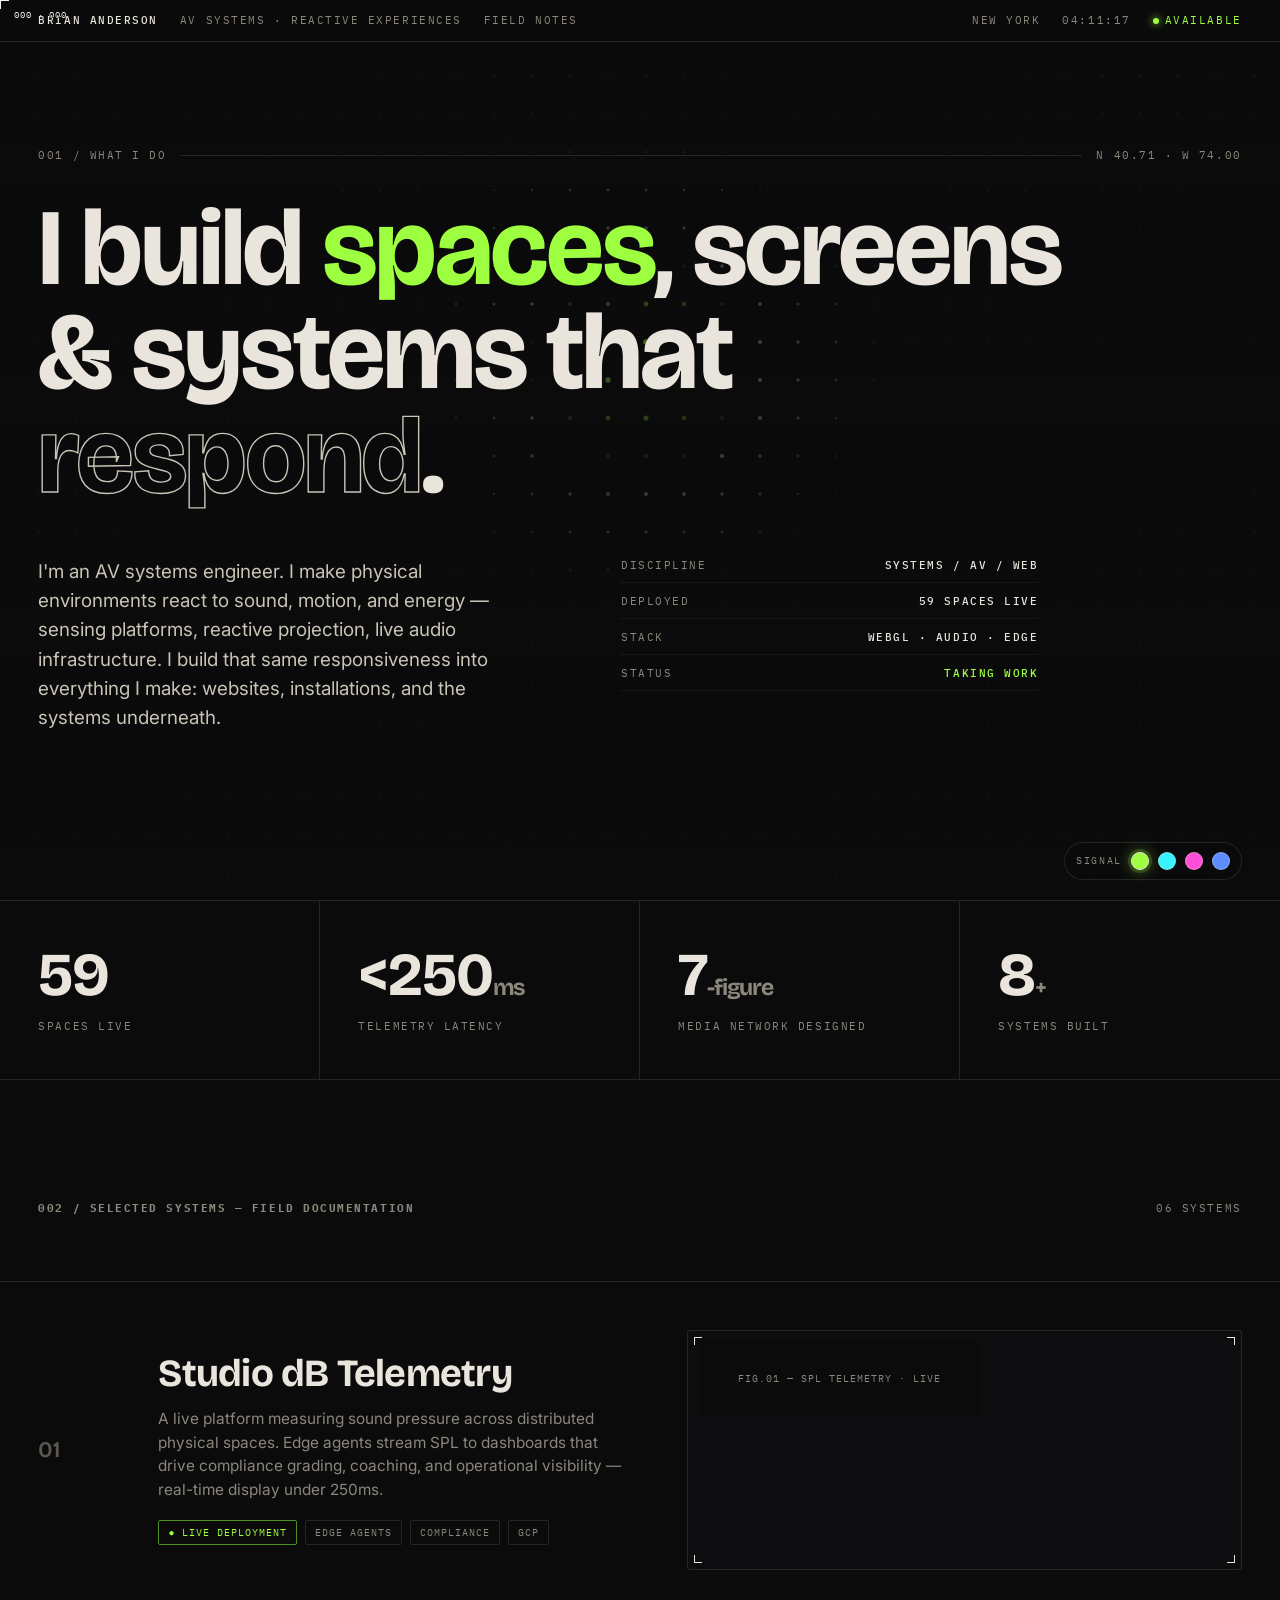
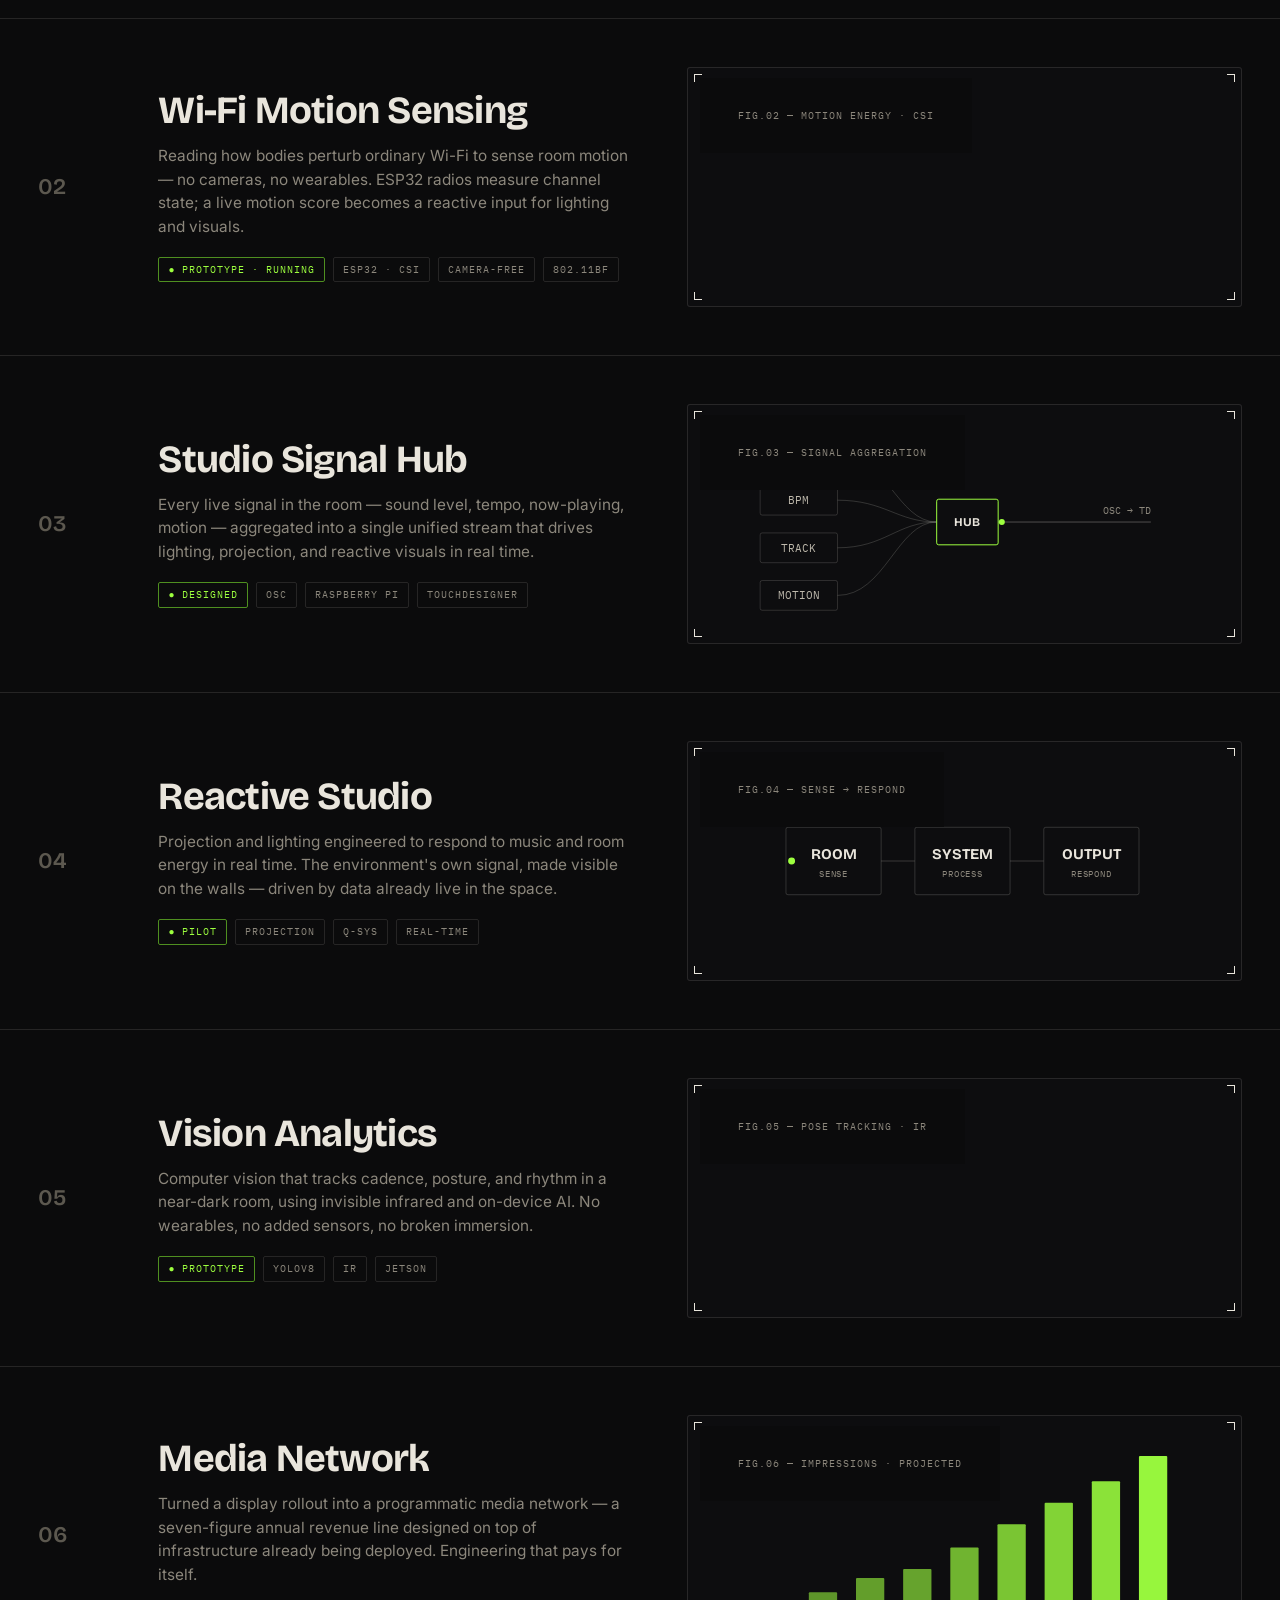
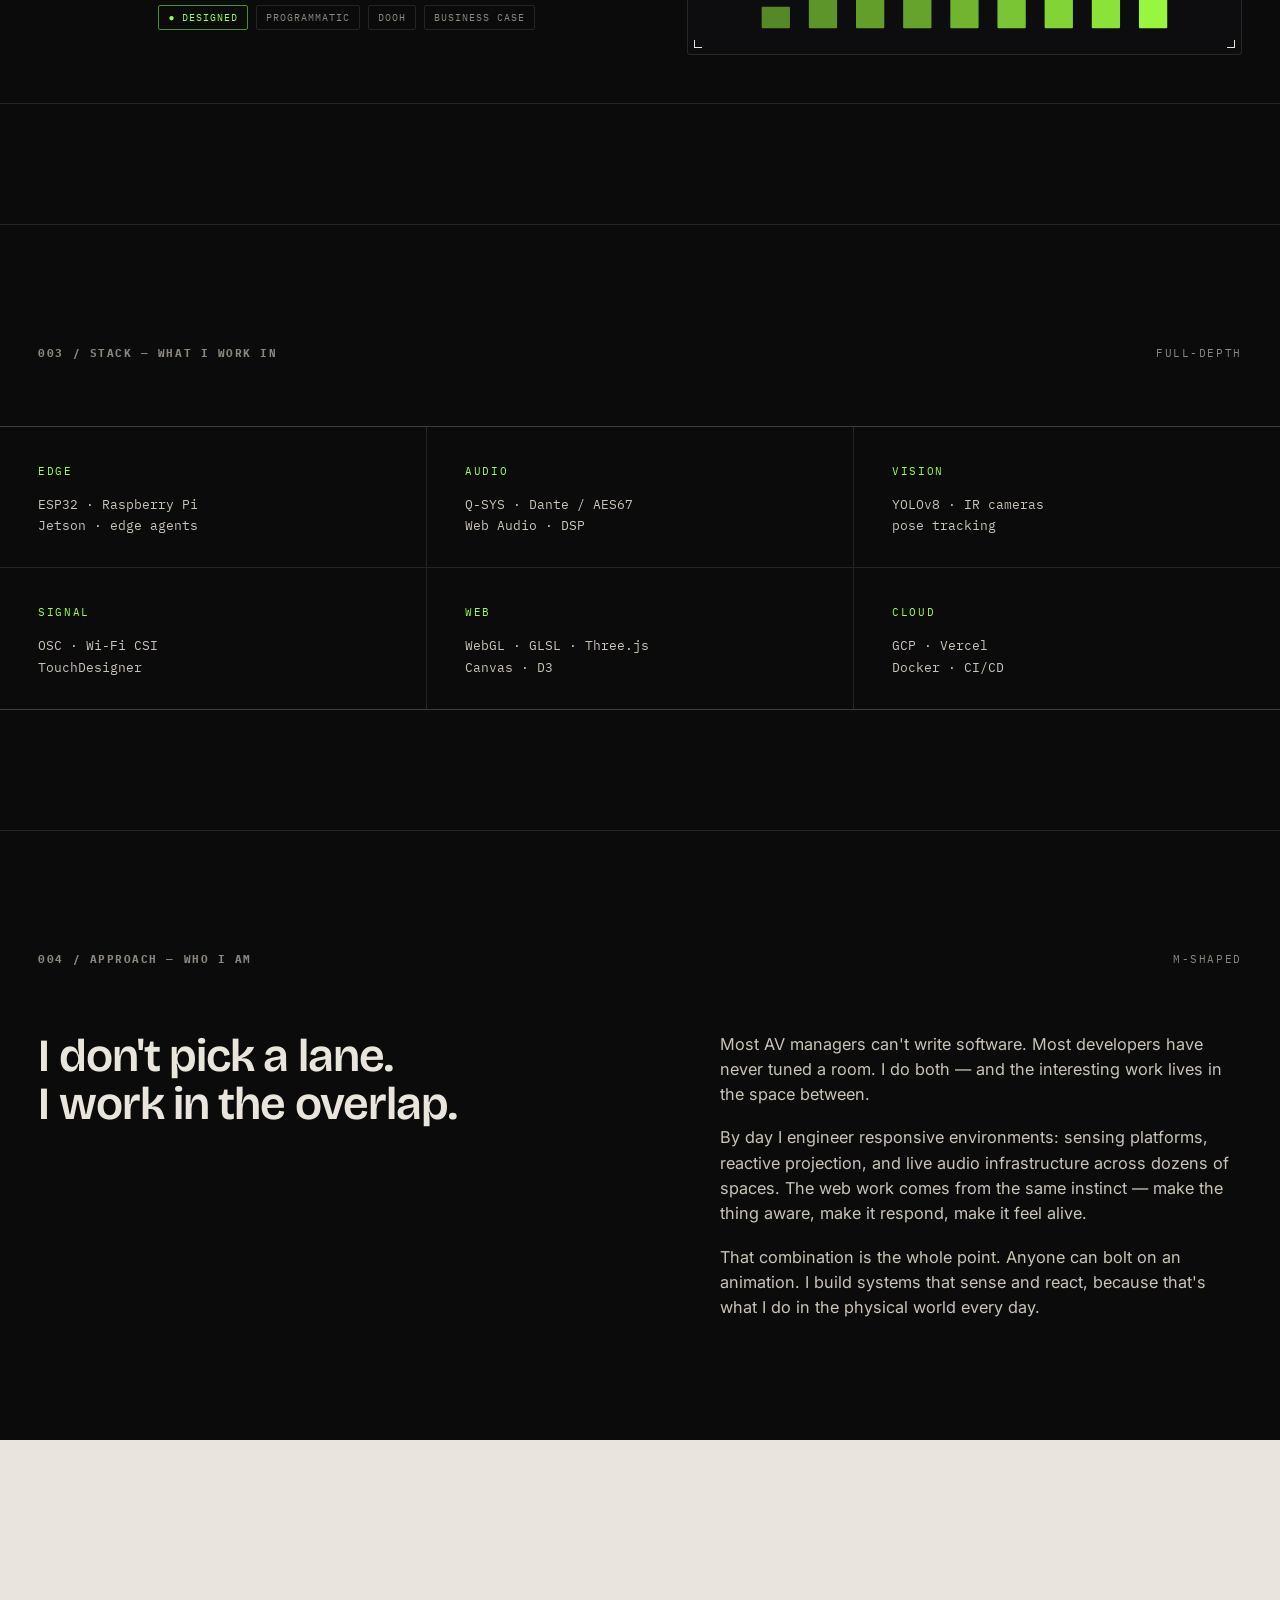
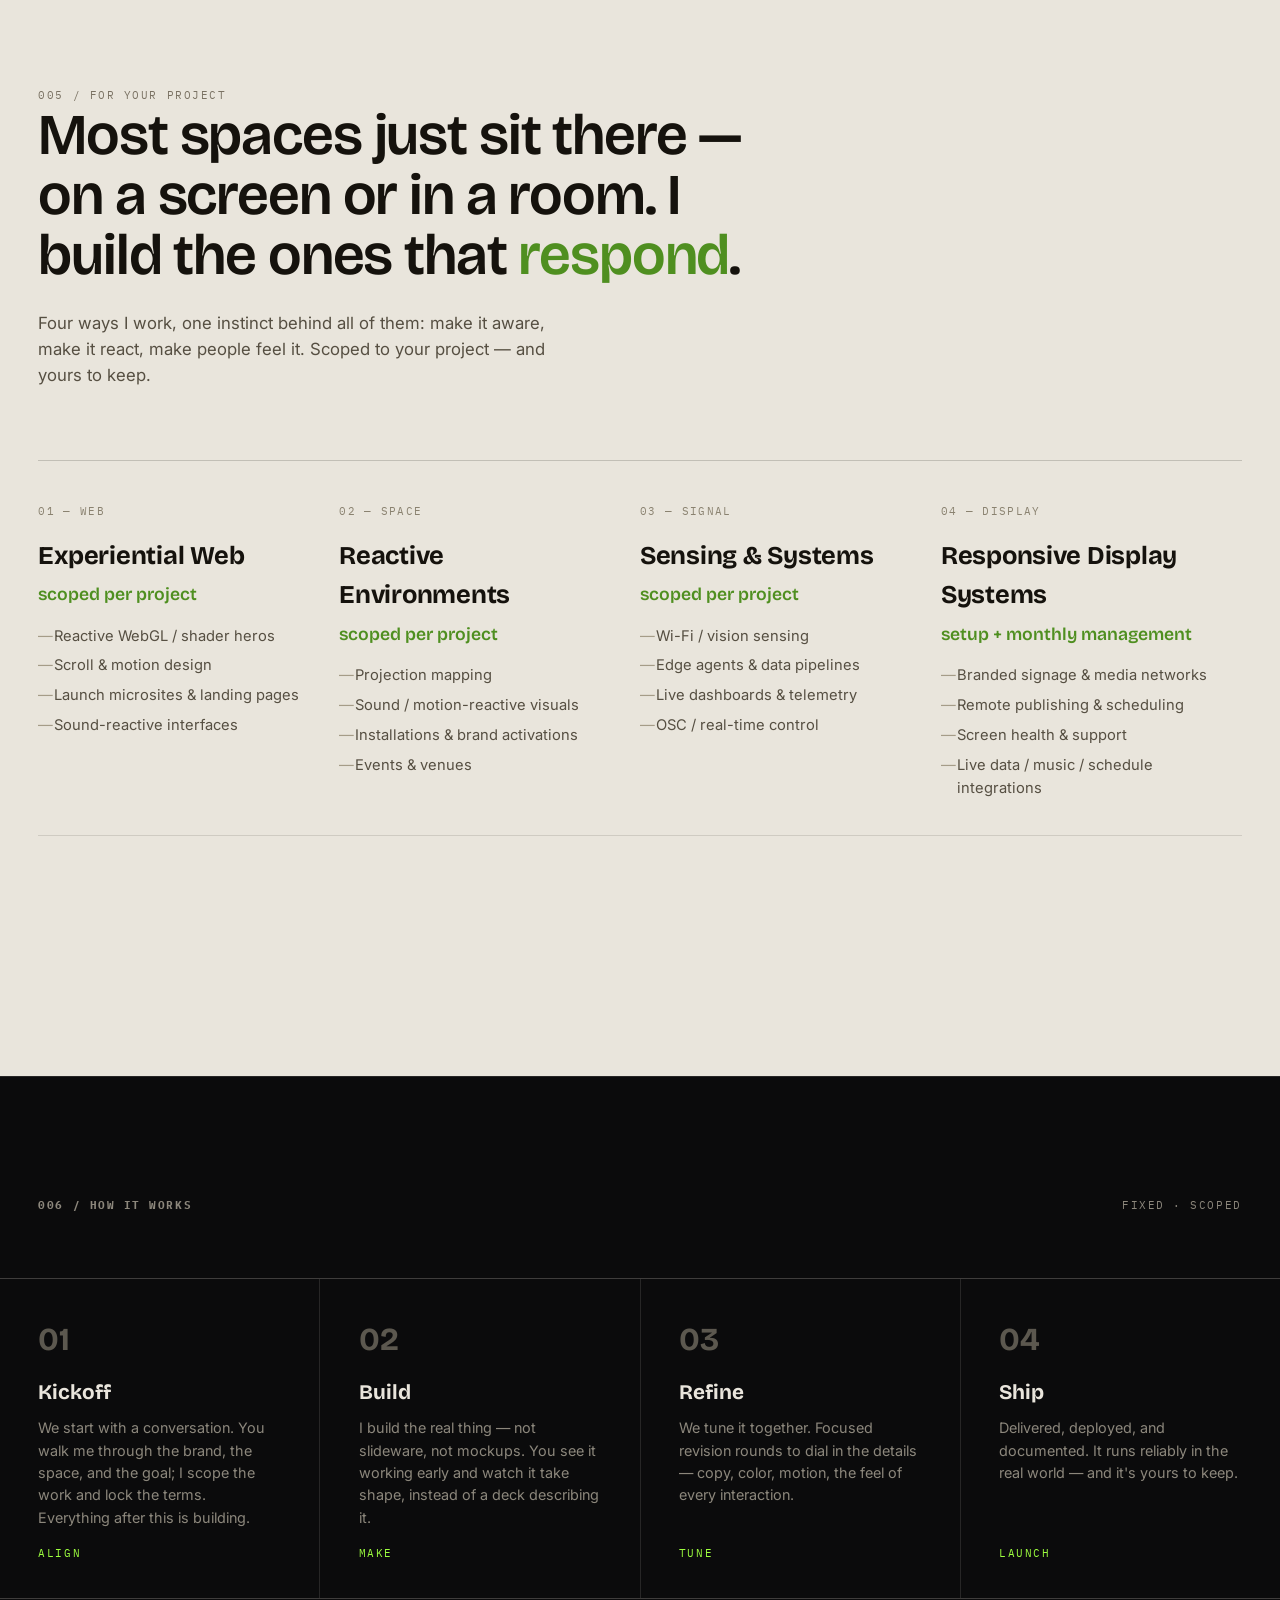
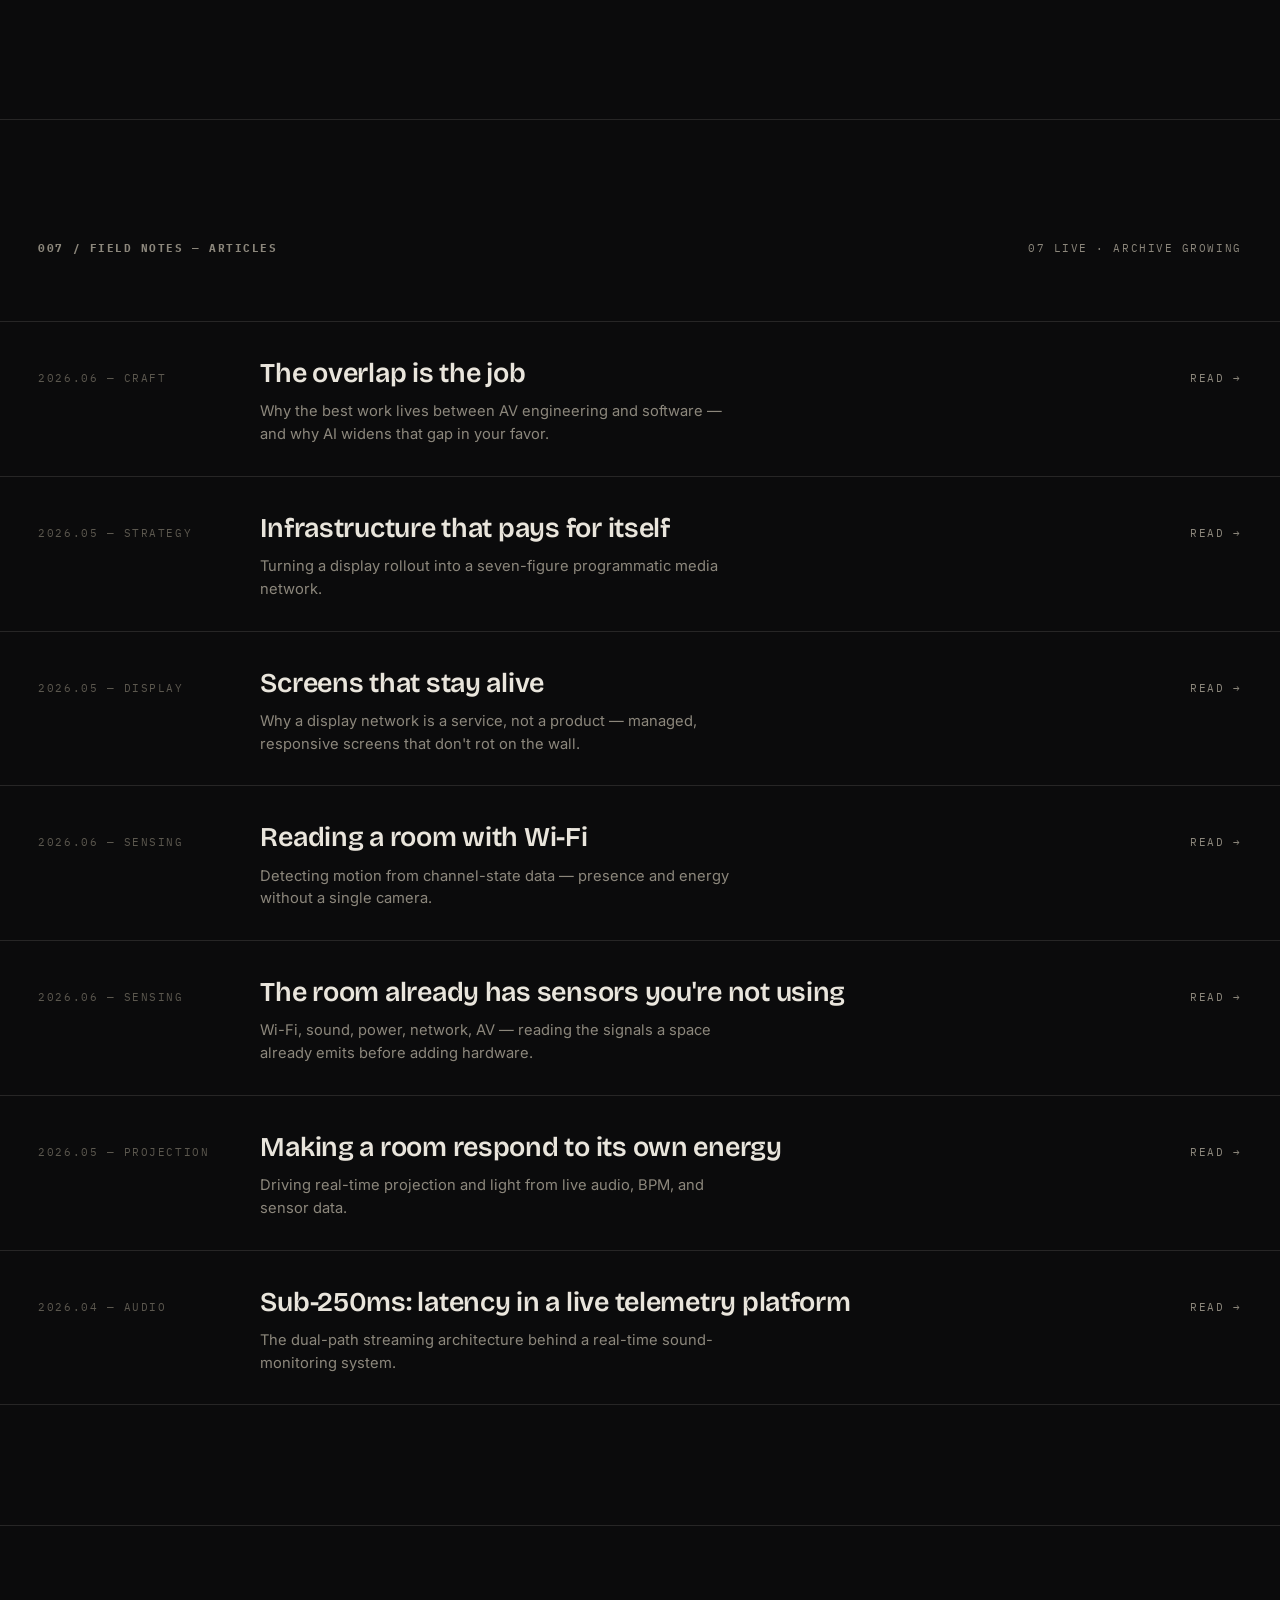
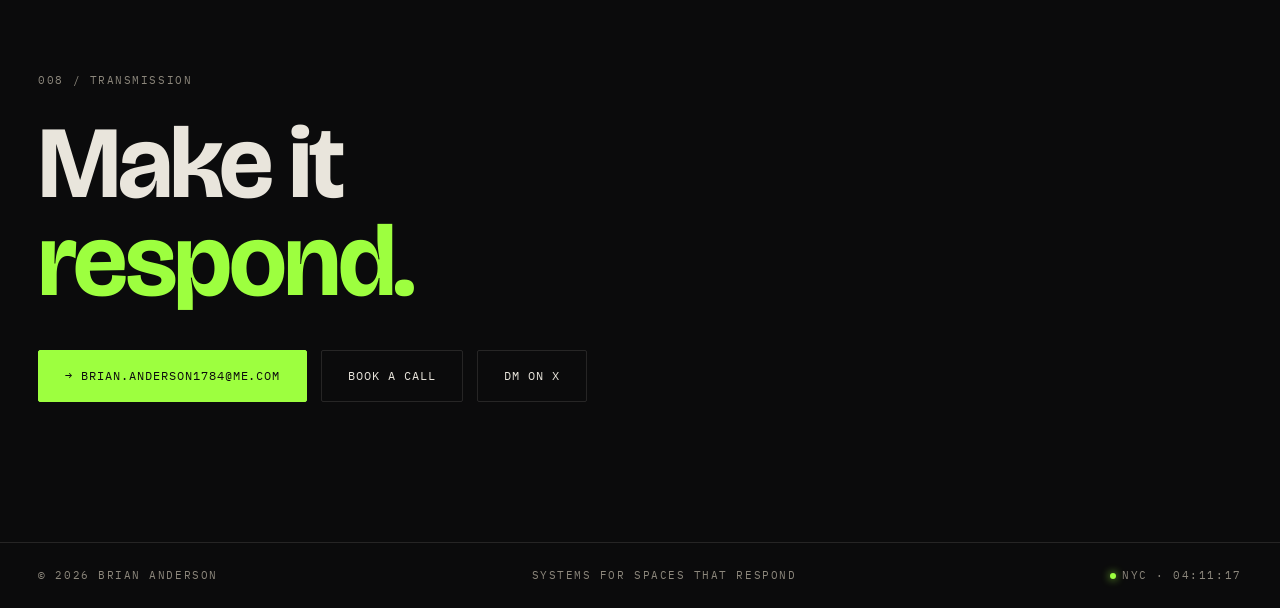
==== index.html @ 7bc6f6d0 "Rename project card to Vision Analytics" ====
<!DOCTYPE html>
<html lang="en">
<head>
<meta charset="UTF-8" />
<meta name="viewport" content="width=device-width, initial-scale=1.0" />
<title>Brian Anderson — Systems for spaces that respond</title>
<meta name="description" content="AV systems engineer building physical spaces that sense and respond — and the same responsiveness for the web." />
<link rel="canonical" href="https://experientialportfolio.vercel.app/" />
<meta property="og:type" content="website" />
<meta property="og:title" content="Brian Anderson — Systems for spaces that respond" />
<meta property="og:description" content="AV systems engineer building reactive environments, sensing systems, and experiential web. Spaces that sense and respond." />
<meta property="og:image" content="https://experientialportfolio.vercel.app/share.png" />
<meta name="twitter:card" content="summary_large_image" />
<meta name="twitter:title" content="Brian Anderson — Systems for spaces that respond" />
<meta name="twitter:description" content="Reactive environments, sensing systems, and experiential web." />
<link rel="preconnect" href="https://fonts.googleapis.com" />
<link rel="preconnect" href="https://fonts.gstatic.com" crossorigin />
<link href="https://fonts.googleapis.com/css2?family=Bricolage+Grotesque:opsz,wght@12..96,400;12..96,600;12..96,700;12..96,800&family=IBM+Plex+Mono:wght@400;500&family=Inter:wght@400;500&display=swap" rel="stylesheet" />
<style>
:root{
  --ink:#0b0b0c; --panel:#101012; --paper:#e9e5dc; --bone:#c9c4b6;
  --fg:#e9e5dc; --mut:#8c877c; --faint:#5c584f;
  --signal:#9dff3f; --signal-dim:#4f8f20; --signal-bright:#bcff73; --signal-rgb:157,255,63;
  --line:rgba(233,229,220,.12); --line-2:rgba(233,229,220,.06);
  --c:min(1280px,94vw);
}
*{box-sizing:border-box;margin:0;padding:0}
html{scroll-behavior:smooth}
body{background:var(--ink);color:var(--fg);font-family:'Inter',system-ui,sans-serif;line-height:1.55;-webkit-font-smoothing:antialiased;overflow-x:hidden;cursor:none}
@media(pointer:coarse){body{cursor:auto}}
.mono{font-family:'IBM Plex Mono',monospace;text-transform:uppercase;letter-spacing:.14em;font-size:11px;color:var(--mut)}
.disp{font-family:'Bricolage Grotesque',sans-serif;font-weight:700;line-height:.96;letter-spacing:-.02em}
a{color:inherit;text-decoration:none}
.wrap{width:var(--c);margin-inline:auto}
::selection{background:var(--signal);color:#0b0b0c}

.cx{position:fixed;z-index:9999;pointer-events:none;top:0;left:0;mix-blend-mode:difference}
.cx .h,.cx .v{position:absolute;background:#fff}
.cx .h{width:18px;height:1px;left:-9px;top:0}.cx .v{width:1px;height:18px;top:-9px;left:0}
.cx .co{position:absolute;left:14px;top:8px;font-family:'IBM Plex Mono',monospace;font-size:9px;letter-spacing:.1em;color:#fff;white-space:nowrap}
@media(pointer:coarse){.cx{display:none}}

#field{position:fixed;inset:0;z-index:0;display:block;pointer-events:none}
.scrim{position:fixed;inset:0;z-index:0;pointer-events:none;background:linear-gradient(180deg,rgba(11,11,12,.2),rgba(11,11,12,.55))}
main,.statusbar,footer{position:relative;z-index:2}

.statusbar{position:fixed;top:0;left:0;right:0;z-index:50;display:flex;justify-content:space-between;align-items:center;
  padding:12px max(24px,3vw);border-bottom:1px solid var(--line);background:rgba(11,11,12,.55);backdrop-filter:blur(10px)}
.statusbar .seg{display:flex;gap:22px;align-items:center}
.statusbar .live{color:var(--signal)}
.statusbar a{transition:color .25s}
.statusbar a:hover{color:var(--signal)}
.dotlive{width:6px;height:6px;border-radius:50%;background:var(--signal);display:inline-block;margin-right:6px;box-shadow:0 0 8px var(--signal);animation:bl 1.6s infinite}
@keyframes bl{0%,100%{opacity:1}50%{opacity:.3}}
@media(max-width:780px){.statusbar .hideS{display:none}}

.palette{position:fixed;right:max(20px,3vw);bottom:20px;z-index:60;display:flex;align-items:center;gap:9px;padding:9px 11px;border:1px solid var(--line);background:rgba(11,11,12,.62);backdrop-filter:blur(12px);border-radius:999px}
.palette span{color:var(--mut);font-size:10px}
.palette button{width:18px;height:18px;border-radius:50%;border:1px solid rgba(233,229,220,.34);background:var(--swatch);cursor:none;transition:transform .2s,border-color .2s,box-shadow .2s}
.palette button:hover,.palette button:focus-visible{transform:scale(1.16);border-color:var(--fg);outline:none}
.palette button.active{box-shadow:0 0 0 3px rgba(var(--signal-rgb),.16),0 0 16px rgba(var(--signal-rgb),.55);border-color:var(--fg)}
@media(pointer:coarse){.palette button{cursor:pointer}}
@media(max-width:640px){.palette{right:16px;bottom:14px}.palette span{display:none}}

.hero{min-height:100vh;display:flex;flex-direction:column;justify-content:center;padding:140px max(24px,3vw) 80px}
.hero .idx{display:flex;gap:14px;align-items:center;margin-bottom:32px}
.hero .rule{height:1px;background:var(--line);flex:1}
.hero h1{font-size:clamp(2.7rem,8.5vw,8.2rem);max-width:16ch}
.hero h1 .sig{color:var(--signal)}
.hero h1 .out{color:transparent;-webkit-text-stroke:1.4px var(--bone)}
.hero .meta{display:grid;grid-template-columns:1.3fr 1fr;gap:40px;margin-top:48px;max-width:1000px}
@media(max-width:780px){.hero .meta{grid-template-columns:1fr;gap:20px}}
.hero .meta p{color:var(--bone);font-size:clamp(1rem,1.6vw,1.18rem);max-width:42ch}
.hero .meta .col2{display:flex;flex-direction:column;gap:10px}
.hero .meta .kv{display:flex;justify-content:space-between;border-bottom:1px solid var(--line-2);padding-bottom:8px}
.hero .meta .kv b{font-weight:500;color:var(--fg)}
.scrolltag{margin-top:64px}

section{padding:120px 0;border-top:1px solid var(--line)}
.sechead{display:flex;justify-content:space-between;align-items:baseline;flex-wrap:wrap;gap:10px;margin-bottom:64px;padding:0 max(24px,3vw)}
.sechead h2{font-size:clamp(1.6rem,3vw,2.4rem)}

.metrics{display:grid;grid-template-columns:repeat(4,1fr);padding:0}
.metrics .m{padding:44px max(24px,3vw);border-right:1px solid var(--line)}
.metrics .m:last-child{border-right:none}
.metrics .n{font-size:clamp(2.2rem,5vw,3.8rem);line-height:1}
.metrics .n span{font-size:.38em;color:var(--mut);-webkit-text-stroke:0}
.metrics .l{margin-top:12px}
@media(max-width:780px){.metrics{grid-template-columns:1fr 1fr}.metrics .m:nth-child(2n){border-right:none}.metrics .m:nth-child(-n+2){border-bottom:1px solid var(--line)}}

.sys{border-top:1px solid var(--line)}
.row{display:grid;grid-template-columns:80px 1.1fr 1.25fr;gap:40px;padding:48px max(24px,3vw);border-bottom:1px solid var(--line);align-items:center;transition:background .4s}
.row:hover{background:rgba(233,229,220,.02)}
@media(max-width:880px){.row{grid-template-columns:1fr;gap:24px}}
.row .no{font-family:'Bricolage Grotesque';font-size:1.4rem;color:var(--faint);font-weight:600}
.row .info h3{font-family:'Bricolage Grotesque';font-weight:700;font-size:clamp(1.7rem,3vw,2.7rem);letter-spacing:-.02em;margin-bottom:14px;line-height:1}
.row .info p{color:var(--mut);max-width:48ch;margin-bottom:18px;font-size:.96rem}
.row .info .tags{display:flex;gap:8px;flex-wrap:wrap}
.row .info .tag{border:1px solid var(--line);border-radius:2px;padding:4px 9px;font-family:'IBM Plex Mono';font-size:10px;letter-spacing:.1em;text-transform:uppercase;color:var(--mut)}
.row .info .tag.on{border-color:var(--signal-dim);color:var(--signal)}
.fig{position:relative;border:1px solid var(--line);background:#0d0d0f;border-radius:3px;overflow:hidden;height:240px}
.fig .cap{position:absolute;top:10px;left:12px;z-index:3;font-family:'IBM Plex Mono';font-size:10px;letter-spacing:.1em;text-transform:uppercase;color:var(--mut)}
.fig .corner{position:absolute;width:8px;height:8px;border-color:var(--faint);z-index:3}
.fig .corner.tl{top:6px;left:6px;border-left:1px solid;border-top:1px solid}
.fig .corner.tr{top:6px;right:6px;border-right:1px solid;border-top:1px solid}
.fig .corner.bl{bottom:6px;left:6px;border-left:1px solid;border-bottom:1px solid}
.fig .corner.br{bottom:6px;right:6px;border-right:1px solid;border-bottom:1px solid}
.fig canvas,.fig svg{display:block;width:100%;height:100%}

.capgrid{display:grid;grid-template-columns:repeat(3,1fr);gap:1px;background:var(--line);border-block:1px solid var(--line)}
.cap{background:var(--ink);padding:30px max(24px,3vw)}
.cap .k{color:var(--signal);font-family:'IBM Plex Mono';font-size:11px;letter-spacing:.14em;text-transform:uppercase}
.cap p{margin-top:12px;color:var(--bone);font-family:'IBM Plex Mono';font-size:.8rem;line-height:1.7}
@media(max-width:780px){.capgrid{grid-template-columns:1fr}}

.bridge{background:var(--paper);color:#15120d;border-top:1px solid var(--paper)}
.bridge .lead{font-family:'Bricolage Grotesque';font-weight:600;font-size:clamp(1.8rem,4.5vw,3.6rem);letter-spacing:-.02em;line-height:1.04;max-width:20ch}
.bridge .lead em{font-style:normal;color:var(--signal-dim)}
.bridge .sub{color:#564f42;max-width:48ch;margin-top:24px;font-size:1.05rem}
.bridge .mono{color:#7a7263}
.svcs{display:grid;grid-template-columns:repeat(4,1fr);gap:0;margin-top:72px;border-top:1px solid rgba(21,18,13,.18)}
@media(max-width:1080px){.svcs{grid-template-columns:repeat(2,1fr)}}
@media(max-width:640px){.svcs{grid-template-columns:1fr}}
.svc{padding:36px 28px 36px 0;border-bottom:1px solid rgba(21,18,13,.12)}
.svc .n{font-family:'IBM Plex Mono';font-size:11px;letter-spacing:.12em;text-transform:uppercase;color:#8a8270}
.svc h4{font-family:'Bricolage Grotesque';font-weight:700;font-size:1.6rem;margin:14px 0 6px;letter-spacing:-.01em}
.svc .pr{font-family:'Bricolage Grotesque';font-size:1.1rem;color:var(--signal-dim);font-weight:600;margin-bottom:16px}
.svc ul{list-style:none;display:flex;flex-direction:column;gap:7px}
.svc li{color:#564f42;font-size:.92rem;padding-left:16px;position:relative}
.svc li::before{content:'—';position:absolute;left:0;color:#a59c88}

.contact{padding:140px max(24px,3vw)}
.contact h2{font-family:'Bricolage Grotesque';font-weight:700;font-size:clamp(2.4rem,8vw,7rem);letter-spacing:-.03em;line-height:.95;margin-bottom:40px}
.contact h2 .sig{color:var(--signal)}
.contact .actions{display:flex;gap:14px;flex-wrap:wrap;align-items:center}
.lnk{display:inline-flex;align-items:center;gap:10px;border:1px solid var(--line);border-radius:2px;padding:16px 26px;font-family:'IBM Plex Mono';font-size:12px;letter-spacing:.08em;text-transform:uppercase;transition:border-color .3s,color .3s,background .3s;cursor:none}
.lnk:hover{border-color:var(--signal);color:var(--signal)}
.lnk.fill{background:var(--signal);color:#0b0b0c;border-color:var(--signal)}
.lnk.fill:hover{background:var(--signal-bright);color:#0b0b0c}

.twocol{display:grid;grid-template-columns:1.2fr 1fr;gap:56px;align-items:start}
@media(max-width:880px){.twocol{grid-template-columns:1fr;gap:28px}}
.proc{display:grid;grid-template-columns:repeat(4,1fr);gap:1px;background:var(--line);border-block:1px solid var(--line)}
.pstep{background:var(--ink);padding:36px max(24px,3vw);display:flex;flex-direction:column}
.pstep .pn{font-family:'Bricolage Grotesque';font-size:2rem;font-weight:700;color:var(--faint)}
.pstep h4{font-family:'Bricolage Grotesque';font-weight:700;font-size:1.3rem;margin:12px 0 8px}
.pstep p{color:var(--mut);font-size:.9rem;flex:1}
.pstep .dur{margin-top:16px;color:var(--signal)}
@media(max-width:880px){.proc{grid-template-columns:1fr 1fr}}
@media(max-width:540px){.proc{grid-template-columns:1fr}}
.notes{border-top:1px solid var(--line)}
.note{display:grid;grid-template-columns:190px 1fr 90px;gap:32px;padding:30px max(24px,3vw);border-bottom:1px solid var(--line);align-items:baseline;transition:background .35s}
.note:hover{background:rgba(233,229,220,.02)}
.note:hover .read{color:var(--signal)}
.note h4{font-family:'Bricolage Grotesque';font-weight:600;font-size:clamp(1.2rem,2.2vw,1.7rem);letter-spacing:-.01em}
.note p{color:var(--mut);margin-top:6px;font-size:.92rem;max-width:54ch}
.note .read{text-align:right;color:var(--mut);transition:color .3s}
.note .meta{color:var(--faint);padding-top:6px}
.note.soon{pointer-events:none}
.note.soon h4{color:var(--mut)}
.note.soon .read{color:var(--faint)}
@media(max-width:780px){.note{grid-template-columns:1fr;gap:10px}.note .read{text-align:left}}

footer{display:flex;justify-content:space-between;flex-wrap:wrap;gap:16px;padding:24px max(24px,3vw);border-top:1px solid var(--line)}

.rev{opacity:0;transform:translateY(28px);transition:opacity .9s cubic-bezier(.2,.8,.2,1),transform .9s cubic-bezier(.2,.8,.2,1)}
.rev.in{opacity:1;transform:none}
.clip{clip-path:inset(0 100% 0 0);transition:clip-path 1.1s cubic-bezier(.76,0,.24,1)}
.clip.in{clip-path:inset(0 0 0 0)}

@media(max-width:640px){
  section{padding:74px 0}
  .sechead{margin-bottom:38px}
  .hero{padding:116px max(20px,5vw) 60px;justify-content:flex-start;min-height:auto}
  .hero h1{font-size:clamp(2.5rem,11vw,4rem)}
  .hero .meta{margin-top:36px}
  .metrics .m{padding:26px max(20px,5vw)}
  .row{padding:34px max(20px,5vw);gap:20px}
  .fig{height:200px}
  .bridge .wrap{padding-block:74px!important}
  .bridge .lead{font-size:clamp(1.7rem,7vw,2.4rem)}
  .svc{padding:28px 0}
  .contact{padding:84px max(20px,5vw)}
  .contact h2{font-size:clamp(2.6rem,13vw,4.2rem)}
  .lnk{padding:14px 20px;font-size:11px}
  .actions{width:100%}
  .lnk.fill{width:100%;justify-content:flex-start}
  .statusbar{padding:10px 16px}
  .statusbar .seg{gap:12px}
  .note{padding:26px max(20px,5vw)}
  .pstep{padding:30px max(20px,5vw)}
  .cap{padding:26px max(20px,5vw)}
}
@media(max-width:420px){
  #clock{display:none}
  .statusbar .seg{gap:10px}
}
@media (prefers-reduced-motion:reduce){*{animation:none!important;transition:none!important}.rev{opacity:1;transform:none}.clip{clip-path:none}body{cursor:auto}.cx{display:none}}
</style>
</head>
<body>
<div class="cx"><span class="h"></span><span class="v"></span><span class="co" id="coread">000 · 000</span></div>
<canvas id="field"></canvas>
<div class="scrim"></div>

<div class="statusbar mono">
  <div class="seg"><span><b style="color:var(--fg);font-weight:500">BRIAN ANDERSON</b></span><span class="hideS">AV SYSTEMS · REACTIVE EXPERIENCES</span><a href="#notes">FIELD NOTES</a></div>
  <div class="seg"><span class="hideS">NEW YORK</span><span id="clock">--:--:--</span><span class="live"><span class="dotlive"></span>AVAILABLE</span></div>
</div>
<div class="palette mono" aria-label="Choose signal color">
  <span>SIGNAL</span>
  <button type="button" data-accent="volt" class="active" style="--swatch:#9dff3f" aria-label="Volt green signal color"></button>
  <button type="button" data-accent="cyan" style="--swatch:#38f2ff" aria-label="Cyan signal color"></button>
  <button type="button" data-accent="magenta" style="--swatch:#ff4fd8" aria-label="Magenta signal color"></button>
  <button type="button" data-accent="blue" style="--swatch:#5d8cff" aria-label="Blue signal color"></button>
</div>

<main>
<header class="hero">
  <div class="wrap" style="width:100%">
    <div class="idx mono"><span>001 / WHAT I DO</span><span class="rule"></span><span>N 40.71 · W 74.00</span></div>
    <h1 class="disp">I build <span class="sig">spaces</span>, screens<br>&amp; systems that <span class="out">respond</span>.</h1>
    <div class="meta">
      <p>I'm an AV systems engineer. I make physical environments react to sound, motion, and energy — sensing platforms, reactive projection, live audio infrastructure. I build that same responsiveness into everything I make: websites, installations, and the systems underneath.</p>
      <div class="col2 mono">
        <div class="kv"><span>DISCIPLINE</span><b>Systems / AV / Web</b></div>
        <div class="kv"><span>DEPLOYED</span><b>59 spaces live</b></div>
        <div class="kv"><span>STACK</span><b>WebGL · Audio · Edge</b></div>
        <div class="kv"><span>STATUS</span><b style="color:var(--signal)">Taking work</b></div>
      </div>
    </div>
    <div class="scrolltag mono clip">↓ &nbsp; SCROLL — SELECTED SYSTEMS</div>
  </div>
</header>

<!-- METRICS -->
<section class="metrics rev" aria-label="By the numbers">
  <div class="m"><div class="n disp">59</div><div class="l mono">spaces live</div></div>
  <div class="m"><div class="n disp">&lt;250<span>ms</span></div><div class="l mono">telemetry latency</div></div>
  <div class="m"><div class="n disp">7<span>-figure</span></div><div class="l mono">media network designed</div></div>
  <div class="m"><div class="n disp">8<span>+</span></div><div class="l mono">systems built</div></div>
</section>

<!-- SELECTED SYSTEMS -->
<section id="work">
  <div class="sechead">
    <h2 class="mono" style="font-size:11px">002 / SELECTED SYSTEMS — FIELD DOCUMENTATION</h2>
    <span class="mono">06 SYSTEMS</span>
  </div>
  <div class="sys">
    <div class="row rev">
      <div class="no">01</div>
      <div class="info">
        <h3>Studio dB Telemetry</h3>
        <p>A live platform measuring sound pressure across distributed physical spaces. Edge agents stream SPL to dashboards that drive compliance grading, coaching, and operational visibility — real-time display under 250ms.</p>
        <div class="tags"><span class="tag on">● live deployment</span><span class="tag">edge agents</span><span class="tag">compliance</span><span class="tag">GCP</span></div>
      </div>
      <div class="fig"><span class="cap">FIG.01 — SPL telemetry · live</span><i class="corner tl"></i><i class="corner tr"></i><i class="corner bl"></i><i class="corner br"></i><canvas id="figTelemetry"></canvas></div>
    </div>
    <div class="row rev">
      <div class="no">02</div>
      <div class="info">
        <h3>Wi-Fi Motion Sensing</h3>
        <p>Reading how bodies perturb ordinary Wi-Fi to sense room motion — no cameras, no wearables. ESP32 radios measure channel state; a live motion score becomes a reactive input for lighting and visuals.</p>
        <div class="tags"><span class="tag on">● prototype · running</span><span class="tag">ESP32 · CSI</span><span class="tag">camera-free</span><span class="tag">802.11bf</span></div>
      </div>
      <div class="fig"><span class="cap">FIG.02 — motion energy · CSI</span><i class="corner tl"></i><i class="corner tr"></i><i class="corner bl"></i><i class="corner br"></i><canvas id="figWifi"></canvas></div>
    </div>
    <div class="row rev">
      <div class="no">03</div>
      <div class="info">
        <h3>Studio Signal Hub</h3>
        <p>Every live signal in the room — sound level, tempo, now-playing, motion — aggregated into a single unified stream that drives lighting, projection, and reactive visuals in real time.</p>
        <div class="tags"><span class="tag on">● designed</span><span class="tag">OSC</span><span class="tag">Raspberry Pi</span><span class="tag">TouchDesigner</span></div>
      </div>
      <div class="fig"><span class="cap">FIG.03 — signal aggregation</span><i class="corner tl"></i><i class="corner tr"></i><i class="corner bl"></i><i class="corner br"></i><svg id="figHub" viewBox="0 0 480 240" preserveAspectRatio="xMidYMid meet"></svg></div>
    </div>
    <div class="row rev">
      <div class="no">04</div>
      <div class="info">
        <h3>Reactive Studio</h3>
        <p>Projection and lighting engineered to respond to music and room energy in real time. The environment's own signal, made visible on the walls — driven by data already live in the space.</p>
        <div class="tags"><span class="tag on">● pilot</span><span class="tag">projection</span><span class="tag">Q-SYS</span><span class="tag">real-time</span></div>
      </div>
      <div class="fig"><span class="cap">FIG.04 — sense → respond</span><i class="corner tl"></i><i class="corner tr"></i><i class="corner bl"></i><i class="corner br"></i><svg id="figFlow" viewBox="0 0 480 240" preserveAspectRatio="xMidYMid meet"></svg></div>
    </div>
    <div class="row rev">
      <div class="no">05</div>
      <div class="info">
        <h3>Vision Analytics</h3>
        <p>Computer vision that tracks cadence, posture, and rhythm in a near-dark room, using invisible infrared and on-device AI. No wearables, no added sensors, no broken immersion.</p>
        <div class="tags"><span class="tag on">● prototype</span><span class="tag">YOLOv8</span><span class="tag">IR</span><span class="tag">Jetson</span></div>
      </div>
      <div class="fig"><span class="cap">FIG.05 — pose tracking · IR</span><i class="corner tl"></i><i class="corner tr"></i><i class="corner bl"></i><i class="corner br"></i><canvas id="figMesh"></canvas></div>
    </div>
    <div class="row rev">
      <div class="no">06</div>
      <div class="info">
        <h3>Media Network</h3>
        <p>Turned a display rollout into a programmatic media network — a seven-figure annual revenue line designed on top of infrastructure already being deployed. Engineering that pays for itself.</p>
        <div class="tags"><span class="tag on">● designed</span><span class="tag">programmatic</span><span class="tag">DOOH</span><span class="tag">business case</span></div>
      </div>
      <div class="fig"><span class="cap">FIG.06 — impressions · projected</span><i class="corner tl"></i><i class="corner tr"></i><i class="corner bl"></i><i class="corner br"></i><svg id="figDooh" viewBox="0 0 480 240" preserveAspectRatio="xMidYMid meet"></svg></div>
    </div>
  </div>
</section>

<!-- STACK -->
<section id="stack" style="padding-bottom:120px">
  <div class="sechead">
    <h2 class="mono" style="font-size:11px">003 / STACK — WHAT I WORK IN</h2>
    <span class="mono">FULL-DEPTH</span>
  </div>
  <div class="capgrid">
    <div class="cap rev"><span class="k">Edge</span><p>ESP32 · Raspberry Pi<br>Jetson · edge agents</p></div>
    <div class="cap rev"><span class="k">Audio</span><p>Q-SYS · Dante / AES67<br>Web Audio · DSP</p></div>
    <div class="cap rev"><span class="k">Vision</span><p>YOLOv8 · IR cameras<br>pose tracking</p></div>
    <div class="cap rev"><span class="k">Signal</span><p>OSC · Wi-Fi CSI<br>TouchDesigner</p></div>
    <div class="cap rev"><span class="k">Web</span><p>WebGL · GLSL · Three.js<br>Canvas · D3</p></div>
    <div class="cap rev"><span class="k">Cloud</span><p>GCP · Vercel<br>Docker · CI/CD</p></div>
  </div>
</section>
</main>

<!-- ABOUT -->
<section id="about">
  <div class="sechead"><h2 class="mono" style="font-size:11px">004 / APPROACH — WHO I AM</h2><span class="mono">M-SHAPED</span></div>
  <div class="wrap twocol">
    <p class="disp rev" style="font-weight:600;font-size:clamp(1.8rem,3.6vw,3rem);letter-spacing:-.02em;line-height:1.06">I don't pick a lane.<br>I work in the <span class="sig">overlap</span>.</p>
    <div class="rev" style="display:flex;flex-direction:column;gap:18px;color:var(--bone);font-size:1.02rem">
      <p>Most AV managers can't write software. Most developers have never tuned a room. I do both — and the interesting work lives in the space between.</p>
      <p>By day I engineer responsive environments: sensing platforms, reactive projection, and live audio infrastructure across dozens of spaces. The web work comes from the same instinct — make the thing aware, make it respond, make it feel alive.</p>
      <p>That combination is the whole point. Anyone can bolt on an animation. I build systems that sense and react, because that's what I do in the physical world every day.</p>
    </div>
  </div>
</section>

<!-- BRIDGE -->
<section class="bridge">
  <div class="wrap" style="padding-block:120px">
    <span class="mono">005 / FOR YOUR PROJECT</span>
    <p class="lead">Most spaces just sit there — on a screen or in a room. I build the ones that <em>respond</em>.</p>
    <p class="sub">Four ways I work, one instinct behind all of them: make it aware, make it react, make people feel it. Scoped to your project — and yours to keep.</p>
    <div class="svcs">
      <div class="svc">
        <span class="n">01 — Web</span>
        <h4>Experiential Web</h4>
        <div class="pr">scoped per project</div>
        <ul><li>Reactive WebGL / shader heros</li><li>Scroll &amp; motion design</li><li>Launch microsites &amp; landing pages</li><li>Sound-reactive interfaces</li></ul>
      </div>
      <div class="svc">
        <span class="n">02 — Space</span>
        <h4>Reactive Environments</h4>
        <div class="pr">scoped per project</div>
        <ul><li>Projection mapping</li><li>Sound / motion-reactive visuals</li><li>Installations &amp; brand activations</li><li>Events &amp; venues</li></ul>
      </div>
      <div class="svc">
        <span class="n">03 — Signal</span>
        <h4>Sensing &amp; Systems</h4>
        <div class="pr">scoped per project</div>
        <ul><li>Wi-Fi / vision sensing</li><li>Edge agents &amp; data pipelines</li><li>Live dashboards &amp; telemetry</li><li>OSC / real-time control</li></ul>
      </div>
      <div class="svc">
        <span class="n">04 — Display</span>
        <h4>Responsive Display Systems</h4>
        <div class="pr">setup + monthly management</div>
        <ul><li>Branded signage &amp; media networks</li><li>Remote publishing &amp; scheduling</li><li>Screen health &amp; support</li><li>Live data / music / schedule integrations</li></ul>
      </div>
    </div>
  </div>
</section>

<!-- PROCESS -->
<section id="process">
  <div class="sechead"><h2 class="mono" style="font-size:11px">006 / HOW IT WORKS</h2><span class="mono">FIXED · SCOPED</span></div>
  <div class="proc">
    <div class="pstep rev"><div class="pn">01</div><h4>Kickoff</h4><p>We start with a conversation. You walk me through the brand, the space, and the goal; I scope the work and lock the terms. Everything after this is building.</p><span class="dur mono">ALIGN</span></div>
    <div class="pstep rev"><div class="pn">02</div><h4>Build</h4><p>I build the real thing — not slideware, not mockups. You see it working early and watch it take shape, instead of a deck describing it.</p><span class="dur mono">MAKE</span></div>
    <div class="pstep rev"><div class="pn">03</div><h4>Refine</h4><p>We tune it together. Focused revision rounds to dial in the details — copy, color, motion, the feel of every interaction.</p><span class="dur mono">TUNE</span></div>
    <div class="pstep rev"><div class="pn">04</div><h4>Ship</h4><p>Delivered, deployed, and documented. It runs reliably in the real world — and it's yours to keep.</p><span class="dur mono">LAUNCH</span></div>
  </div>
</section>

<!-- FIELD NOTES -->
<section id="notes">
  <div class="sechead"><h2 class="mono" style="font-size:11px">007 / FIELD NOTES — ARTICLES</h2><span class="mono">07 LIVE · ARCHIVE GROWING</span></div>
  <div class="notes">
    <a class="note rev" href="notes/the-overlap-is-the-job.html" data-cursor>
      <div class="meta mono">2026.06 — CRAFT</div>
      <div><h4>The overlap is the job</h4><p>Why the best work lives between AV engineering and software — and why AI widens that gap in your favor.</p></div>
      <div class="read mono">READ →</div>
    </a>
    <a class="note rev" href="notes/infrastructure-that-pays-for-itself.html" data-cursor>
      <div class="meta mono">2026.05 — STRATEGY</div>
      <div><h4>Infrastructure that pays for itself</h4><p>Turning a display rollout into a seven-figure programmatic media network.</p></div>
      <div class="read mono">READ →</div>
    </a>
    <a class="note rev" href="notes/screens-that-stay-alive.html" data-cursor>
      <div class="meta mono">2026.05 — DISPLAY</div>
      <div><h4>Screens that stay alive</h4><p>Why a display network is a service, not a product — managed, responsive screens that don't rot on the wall.</p></div>
      <div class="read mono">READ →</div>
    </a>
    <a class="note rev" href="notes/reading-a-room-with-wifi.html" data-cursor>
      <div class="meta mono">2026.06 — SENSING</div>
      <div><h4>Reading a room with Wi-Fi</h4><p>Detecting motion from channel-state data — presence and energy without a single camera.</p></div>
      <div class="read mono">READ →</div>
    </a>
    <a class="note rev" href="notes/the-room-already-has-sensors.html" data-cursor>
      <div class="meta mono">2026.06 — SENSING</div>
      <div><h4>The room already has sensors you're not using</h4><p>Wi-Fi, sound, power, network, AV — reading the signals a space already emits before adding hardware.</p></div>
      <div class="read mono">READ →</div>
    </a>
    <a class="note rev" href="notes/making-a-room-respond-to-its-own-energy.html" data-cursor>
      <div class="meta mono">2026.05 — PROJECTION</div>
      <div><h4>Making a room respond to its own energy</h4><p>Driving real-time projection and light from live audio, BPM, and sensor data.</p></div>
      <div class="read mono">READ →</div>
    </a>
    <a class="note rev" href="notes/sub-250ms-latency-in-a-live-telemetry-platform.html" data-cursor>
      <div class="meta mono">2026.04 — AUDIO</div>
      <div><h4>Sub-250ms: latency in a live telemetry platform</h4><p>The dual-path streaming architecture behind a real-time sound-monitoring system.</p></div>
      <div class="read mono">READ →</div>
    </a>
  </div>
</section>

<!-- CONTACT -->
<section class="contact" id="contact">
  <div class="wrap">
    <span class="mono">008 / TRANSMISSION</span>
    <h2 class="disp" style="margin-top:24px">Make it<br><span class="sig">respond.</span></h2>
    <div class="actions">
      <a class="lnk fill" href="mailto:brian.anderson1784@me.com?subject=Project" data-cursor>→ brian.anderson1784@me.com</a>
      <a class="lnk" href="#" data-edit="cal" data-cursor>Book a call</a>
      <a class="lnk" href="#" data-edit="x" data-cursor>DM on X</a>
    </div>
  </div>
</section>

<footer class="mono">
  <span>© 2026 BRIAN ANDERSON</span>
  <span class="hideS">SYSTEMS FOR SPACES THAT RESPOND</span>
  <span><span class="dotlive"></span>NYC · <span id="clock2">--:--:--</span></span>
</footer>

<script>
const RED=matchMedia('(prefers-reduced-motion:reduce)').matches;
const TOUCH=matchMedia('(pointer:coarse)').matches;
let MX=innerWidth/2,MY=innerHeight*0.4;
addEventListener('mousemove',e=>{MX=e.clientX;MY=e.clientY;});
const ACCENTS={
  volt:{signal:'#9dff3f',dim:'#4f8f20',bright:'#bcff73',rgb:'157,255,63'},
  cyan:{signal:'#38f2ff',dim:'#177f88',bright:'#89f8ff',rgb:'56,242,255'},
  magenta:{signal:'#ff4fd8',dim:'#9c227f',bright:'#ff91e8',rgb:'255,79,216'},
  blue:{signal:'#5d8cff',dim:'#274ca8',bright:'#9ab7ff',rgb:'93,140,255'}
};
function setAccent(name){
  const theme=ACCENTS[name]||ACCENTS.volt;
  const r=document.documentElement.style;
  r.setProperty('--signal',theme.signal);
  r.setProperty('--signal-dim',theme.dim);
  r.setProperty('--signal-bright',theme.bright);
  r.setProperty('--signal-rgb',theme.rgb);
  document.querySelectorAll('[data-accent]').forEach(btn=>btn.classList.toggle('active',btn.dataset.accent===name));
  try{localStorage.setItem('signal-accent',name);}catch(e){}
}
function signal(){return getComputedStyle(document.documentElement).getPropertyValue('--signal').trim()||'#9dff3f';}
function signalAlpha(a){return `rgba(${getComputedStyle(document.documentElement).getPropertyValue('--signal-rgb').trim()||'157,255,63'},${a})`;}
document.querySelectorAll('[data-accent]').forEach(btn=>btn.addEventListener('click',()=>setAccent(btn.dataset.accent)));
try{setAccent(localStorage.getItem('signal-accent')||'volt');}catch(e){setAccent('volt');}

if(!TOUCH&&!RED){
  const cx=document.querySelector('.cx'),co=document.getElementById('coread');
  addEventListener('mousemove',e=>{cx.style.transform=`translate(${e.clientX}px,${e.clientY}px)`;co.textContent=String(Math.round(e.clientX)).padStart(3,'0')+' · '+String(Math.round(e.clientY)).padStart(3,'0');});
  document.querySelectorAll('a,[data-cursor]').forEach(el=>{el.addEventListener('mouseenter',()=>document.querySelectorAll('.cx .h,.cx .v').forEach(s=>s.style.background='var(--signal)'));el.addEventListener('mouseleave',()=>document.querySelectorAll('.cx .h,.cx .v').forEach(s=>s.style.background='#fff'));});
}

function tick(){const d=new Date(),t=d.toTimeString().slice(0,8);const a=document.getElementById('clock'),b=document.getElementById('clock2');if(a)a.textContent=t;if(b)b.textContent=t;}
tick();setInterval(tick,1000);

(function(){
  const cv=document.getElementById('field');if(!cv)return;const x=cv.getContext('2d');
  let dots=[],gap=38,dpr=Math.min(devicePixelRatio,2);
  function build(){cv.width=innerWidth*dpr;cv.height=innerHeight*dpr;cv.style.width=innerWidth+'px';cv.style.height=innerHeight+'px';dots=[];for(let yy=gap;yy<innerHeight;yy+=gap)for(let xx=gap;xx<innerWidth;xx+=gap)dots.push({x:xx,y:yy});}
  build();addEventListener('resize',build);let t=0;
  (function draw(){t+=.012;x.clearRect(0,0,cv.width,cv.height);
    for(const d of dots){const dx=d.x-MX,dy=d.y-MY,dist=Math.hypot(dx,dy);
      const near=Math.max(0,1-dist/240);
      const pulse=.5+.5*Math.sin(t*1.5+d.x*.01+d.y*.012);
      const a=0.05+pulse*0.05+near*0.55;
      const r=(0.7+near*2.2+pulse*0.3)*dpr;
      if(near>.5){x.fillStyle=signalAlpha((near-.5)*1.3);}else{x.fillStyle=`rgba(233,229,220,${a})`;}
      x.beginPath();x.arc(d.x*dpr,d.y*dpr,r,0,6.28);x.fill();
    }
    if(!RED)requestAnimationFrame(draw);
  })();
  if(RED){x.fillStyle='rgba(233,229,220,.1)';for(const d of dots){x.beginPath();x.arc(d.x*dpr,d.y*dpr,1*dpr,0,6.28);x.fill();}}
})();

function vis(el){const r=el.getBoundingClientRect();return r.top<innerHeight&&r.bottom>0;}

/* FIG.01 telemetry */
(function(){
  const cv=document.getElementById('figTelemetry');if(!cv)return;const x=cv.getContext('2d');const dpr=Math.min(devicePixelRatio,2);
  function size(){cv.width=cv.clientWidth*dpr;cv.height=cv.clientHeight*dpr;}size();addEventListener('resize',size);
  let hist=[],val=88,peak=92;
  (function d(){if(vis(cv)){
    val+=(Math.random()-0.5)*2.4;val=Math.max(78,Math.min(99,val));if(val>peak)peak=val;peak-=0.04;
    hist.push(val);if(hist.length>120)hist.shift();
    const W=cv.width,H=cv.height,pad=10*dpr;x.clearRect(0,0,W,H);
    x.strokeStyle='rgba(233,229,220,.07)';x.lineWidth=1;for(let i=0;i<4;i++){const yy=pad+(H-pad*2)*i/3;x.beginPath();x.moveTo(pad,yy);x.lineTo(W-pad,yy);x.stroke();}
    x.beginPath();hist.forEach((v,i)=>{const px=pad+(W-pad*2)*i/119,py=H-pad-((v-78)/21)*(H-pad*2);i?x.lineTo(px,py):x.moveTo(px,py);});
    x.strokeStyle=signal();x.lineWidth=1.5*dpr;x.stroke();
    const py=H-pad-((peak-78)/21)*(H-pad*2);x.strokeStyle='rgba(233,229,220,.3)';x.setLineDash([4*dpr,4*dpr]);x.beginPath();x.moveTo(pad,py);x.lineTo(W-pad,py);x.stroke();x.setLineDash([]);
    x.fillStyle='#e9e5dc';x.font=`500 ${30*dpr}px 'Bricolage Grotesque',sans-serif`;x.textAlign='right';x.fillText(val.toFixed(1),W-pad-2,pad+30*dpr);
    x.fillStyle='#8c877c';x.font=`${10*dpr}px 'IBM Plex Mono',monospace`;x.fillText('dB SPL',W-pad-2,pad+44*dpr);
    x.textAlign='left';x.fillStyle='#8c877c';x.fillText('PEAK '+peak.toFixed(1),pad,pad+12*dpr);
  }if(!RED)requestAnimationFrame(d);})();
})();

/* FIG.02 wifi motion */
(function(){
  const cv=document.getElementById('figWifi');if(!cv)return;const x=cv.getContext('2d');const dpr=Math.min(devicePixelRatio,2);
  function size(){cv.width=cv.clientWidth*dpr;cv.height=cv.clientHeight*dpr;}size();addEventListener('resize',size);
  let hist=[],motion=0.3,t=0;
  (function d(){t+=.05;if(vis(cv)){
    const target=0.2+0.6*Math.abs(Math.sin(t*0.3))+(Math.random()-0.5)*0.12;motion+=(target-motion)*0.08;motion=Math.max(0,Math.min(1,motion));
    const samp=Math.sin(t*6)*motion+(Math.random()-0.5)*motion*1.5;hist.push(samp);if(hist.length>140)hist.shift();
    const W=cv.width,H=cv.height,pad=10*dpr,midY=H*0.62;x.clearRect(0,0,W,H);
    x.strokeStyle='rgba(233,229,220,.08)';x.lineWidth=1;x.beginPath();x.moveTo(pad,midY);x.lineTo(W-pad,midY);x.stroke();
    x.beginPath();hist.forEach((v,i)=>{const px=pad+(W-pad*2)*i/139,py=midY+v*(H*0.27);i?x.lineTo(px,py):x.moveTo(px,py);});x.strokeStyle=signal();x.lineWidth=1.4*dpr;x.stroke();
    const rx=W-42*dpr,ry=36*dpr,rad=(13+motion*16)*dpr;x.strokeStyle=signalAlpha(.5);x.lineWidth=2*dpr;x.beginPath();x.arc(rx,ry,rad,0,6.28);x.stroke();
    x.fillStyle=signal();x.beginPath();x.arc(rx,ry,3*dpr,0,6.28);x.fill();
    x.fillStyle='#e9e5dc';x.font=`500 ${28*dpr}px 'Bricolage Grotesque',sans-serif`;x.textAlign='left';x.fillText(motion.toFixed(2),pad,pad+24*dpr);
    x.fillStyle='#8c877c';x.font=`${10*dpr}px 'IBM Plex Mono',monospace`;x.fillText('MOTION ENERGY',pad,pad+38*dpr);
  }if(!RED)requestAnimationFrame(d);})();
})();

/* FIG.03 signal hub */
(function(){
  const svg=document.getElementById('figHub');if(!svg)return;const NS='http://www.w3.org/2000/svg';
  const ins=[{y:48,l:'dB'},{y:96,l:'BPM'},{y:144,l:'TRACK'},{y:192,l:'MOTION'}];
  const hub={x:212,y:118,w:62,h:46};
  ins.forEach(n=>{
    const r=document.createElementNS(NS,'rect');r.setAttribute('x',34);r.setAttribute('y',n.y-15);r.setAttribute('width',78);r.setAttribute('height',30);r.setAttribute('rx',2);r.setAttribute('fill','#0d0d0f');r.setAttribute('stroke','rgba(233,229,220,.16)');svg.appendChild(r);
    const t=document.createElementNS(NS,'text');t.setAttribute('x',73);t.setAttribute('y',n.y+4);t.setAttribute('text-anchor','middle');t.setAttribute('fill','#bdb8ab');t.setAttribute('font-family','IBM Plex Mono,monospace');t.setAttribute('font-size','11');t.textContent=n.l;svg.appendChild(t);
    const ln=document.createElementNS(NS,'path');ln.setAttribute('d',`M112,${n.y} C160,${n.y} 172,118 ${hub.x},118`);ln.setAttribute('fill','none');ln.setAttribute('stroke','rgba(233,229,220,.18)');svg.appendChild(ln);
  });
  const hr=document.createElementNS(NS,'rect');hr.setAttribute('x',hub.x);hr.setAttribute('y',hub.y-23);hr.setAttribute('width',hub.w);hr.setAttribute('height',46);hr.setAttribute('rx',2);hr.setAttribute('fill','#0d0d0f');hr.setAttribute('stroke','var(--signal)');svg.appendChild(hr);
  const ht=document.createElementNS(NS,'text');ht.setAttribute('x',hub.x+hub.w/2);ht.setAttribute('y',122);ht.setAttribute('text-anchor','middle');ht.setAttribute('fill','#e9e5dc');ht.setAttribute('font-family','Bricolage Grotesque,sans-serif');ht.setAttribute('font-size','12');ht.setAttribute('font-weight','700');ht.textContent='HUB';svg.appendChild(ht);
  const out=document.createElementNS(NS,'line');out.setAttribute('x1',hub.x+hub.w);out.setAttribute('x2',428);out.setAttribute('y1',118);out.setAttribute('y2',118);out.setAttribute('stroke','rgba(233,229,220,.3)');svg.appendChild(out);
  const ot=document.createElementNS(NS,'text');ot.setAttribute('x',428);ot.setAttribute('y',110);ot.setAttribute('text-anchor','end');ot.setAttribute('fill','#8c877c');ot.setAttribute('font-family','IBM Plex Mono,monospace');ot.setAttribute('font-size','10');ot.textContent='OSC → TD';svg.appendChild(ot);
  const pulse=document.createElementNS(NS,'circle');pulse.setAttribute('r','3');pulse.setAttribute('fill','var(--signal)');svg.appendChild(pulse);
  let p=0;(function a(){if(vis(svg)){p+=0.006;if(p>1)p=0;const x0=hub.x+hub.w;pulse.setAttribute('cx',x0+(428-x0)*p);pulse.setAttribute('cy',118);}if(!RED)requestAnimationFrame(a);})();
})();

/* FIG.04 signal-flow */
(function(){
  const svg=document.getElementById('figFlow');if(!svg)return;const NS='http://www.w3.org/2000/svg';
  const nodes=[{x:60,label:'ROOM',sub:'sense'},{x:190,label:'SYSTEM',sub:'process'},{x:320,label:'OUTPUT',sub:'respond'}];const cy=120;
  nodes.forEach((n,i)=>{
    const r=document.createElementNS(NS,'rect');r.setAttribute('x',n.x);r.setAttribute('y',cy-34);r.setAttribute('width',96);r.setAttribute('height',68);r.setAttribute('rx',2);r.setAttribute('fill','#0d0d0f');r.setAttribute('stroke','rgba(233,229,220,.18)');svg.appendChild(r);
    const t1=document.createElementNS(NS,'text');t1.setAttribute('x',n.x+48);t1.setAttribute('y',cy-2);t1.setAttribute('text-anchor','middle');t1.setAttribute('fill','#e9e5dc');t1.setAttribute('font-family','Bricolage Grotesque,sans-serif');t1.setAttribute('font-size','15');t1.setAttribute('font-weight','700');t1.textContent=n.label;svg.appendChild(t1);
    const t2=document.createElementNS(NS,'text');t2.setAttribute('x',n.x+48);t2.setAttribute('y',cy+16);t2.setAttribute('text-anchor','middle');t2.setAttribute('fill','#8c877c');t2.setAttribute('font-family','IBM Plex Mono,monospace');t2.setAttribute('font-size','9');t2.setAttribute('letter-spacing','.1em');t2.textContent=n.sub.toUpperCase();svg.appendChild(t2);
    if(i<2){const ln=document.createElementNS(NS,'line');ln.setAttribute('x1',n.x+96);ln.setAttribute('x2',nodes[i+1].x);ln.setAttribute('y1',cy);ln.setAttribute('y2',cy);ln.setAttribute('stroke','rgba(233,229,220,.2)');svg.appendChild(ln);}
  });
  const pulse=document.createElementNS(NS,'circle');pulse.setAttribute('r','3.5');pulse.setAttribute('fill','var(--signal)');svg.appendChild(pulse);
  let p=0;(function a(){if(vis(svg)){p+=0.004;if(p>1)p=0;const px=60+(416-60)*p;pulse.setAttribute('cx',px);pulse.setAttribute('cy',cy);pulse.setAttribute('opacity',(px>156&&px<190)||(px>286&&px<320)?0:1);}if(!RED)requestAnimationFrame(a);})();
})();

/* FIG.05 mesh pose */
(function(){
  const cv=document.getElementById('figMesh');if(!cv)return;const x=cv.getContext('2d');const dpr=Math.min(devicePixelRatio,2);
  function size(){cv.width=cv.clientWidth*dpr;cv.height=cv.clientHeight*dpr;}size();addEventListener('resize',size);
  let t=0;const figures=[0,1,2,3].map(()=>({ph:Math.random()*6,sp:0.9+Math.random()*0.6}));
  (function d(){t+=.03;if(vis(cv)){const W=cv.width,H=cv.height;x.clearRect(0,0,W,H);
    const scan=(t*40*dpr)%W;x.strokeStyle=signalAlpha(.12);x.lineWidth=1;x.beginPath();x.moveTo(scan,0);x.lineTo(scan,H);x.stroke();
    figures.forEach((r,i)=>{const cx=(W/4)*(i+0.5);const bob=Math.sin(t*r.sp*3+r.ph)*6*dpr;const cy=H*0.5+bob;
      const pts=[[cx,cy-26*dpr],[cx-16*dpr,cy-6*dpr],[cx+16*dpr,cy-6*dpr],[cx-12*dpr,cy+20*dpr],[cx+12*dpr,cy+20*dpr]];
      x.strokeStyle='rgba(233,229,220,.3)';x.lineWidth=1*dpr;x.beginPath();
      x.moveTo(pts[1][0],pts[1][1]);x.lineTo(pts[2][0],pts[2][1]);
      x.moveTo(pts[0][0],pts[0][1]);x.lineTo((pts[1][0]+pts[2][0])/2,(pts[1][1]+pts[2][1])/2);
      x.moveTo(pts[1][0],pts[1][1]);x.lineTo(pts[3][0],pts[3][1]);
      x.moveTo(pts[2][0],pts[2][1]);x.lineTo(pts[4][0],pts[4][1]);x.stroke();
      pts.forEach(p=>{x.fillStyle=signal();x.beginPath();x.arc(p[0],p[1],2.2*dpr,0,6.28);x.fill();});
      const cad=0.5+0.5*Math.sin(t*r.sp*3+r.ph);x.fillStyle='rgba(233,229,220,.15)';x.fillRect(cx-14*dpr,H-16*dpr,28*dpr,4*dpr);x.fillStyle=signal();x.fillRect(cx-14*dpr,H-16*dpr,28*dpr*cad,4*dpr);
    });
    x.fillStyle='#8c877c';x.font=`${10*dpr}px 'IBM Plex Mono',monospace`;x.textAlign='left';x.fillText('IR · NO WEARABLES · 4 TRACKED',10*dpr,16*dpr);
  }if(!RED)requestAnimationFrame(d);})();
})();

/* FIG.06 dooh chart */
(function(){
  const svg=document.getElementById('figDooh');if(!svg)return;const NS='http://www.w3.org/2000/svg';
  const W=480,H=240,pad=26;const data=[12,20,28,33,45,58,70,82,96];const max=104;const bw=(W-pad*2)/data.length;
  const bars=[];data.forEach((v,i)=>{const bh=(H-pad*2)*v/max,xp=pad+i*bw+bw*0.2,r=document.createElementNS(NS,'rect');r.setAttribute('x',xp);r.setAttribute('width',bw*0.6);r.setAttribute('rx',1);r.setAttribute('y',H-pad);r.setAttribute('height',0);r.setAttribute('fill','var(--signal)');r.setAttribute('opacity',(0.45+0.55*v/max).toFixed(2));svg.appendChild(r);bars.push({r,bh});});
  const lbl=document.createElementNS(NS,'text');lbl.setAttribute('x',pad);lbl.setAttribute('y',18);lbl.setAttribute('fill','#8c877c');lbl.setAttribute('font-family','IBM Plex Mono,monospace');lbl.setAttribute('font-size','10');lbl.textContent='PROJECTED IMPRESSIONS / MO →';svg.appendChild(lbl);
  let played=false;new IntersectionObserver(es=>es.forEach(e=>{if(e.isIntersecting&&!played){played=true;bars.forEach((b,i)=>setTimeout(()=>{const t0=performance.now();(function s(t){const k=Math.min((t-t0)/600,1),e2=1-Math.pow(1-k,3);b.r.setAttribute('y',H-pad-b.bh*e2);b.r.setAttribute('height',b.bh*e2);if(k<1)requestAnimationFrame(s);})(t0);},i*80));}}),{threshold:.3}).observe(svg);
})();

/* reveals */
const io=new IntersectionObserver(es=>es.forEach(e=>{if(e.isIntersecting){e.target.classList.add('in');io.unobserve(e.target);}}),{threshold:.15});
document.querySelectorAll('.rev,.clip').forEach(el=>io.observe(el));

document.querySelectorAll('[data-edit="cal"]').forEach(a=>a.setAttribute('href','https://cal.com/brian-anderson-4pmuol/30min'));
document.querySelectorAll('[data-edit="x"]').forEach(a=>a.setAttribute('href','https://x.com/'));
</script>
</body>
</html>
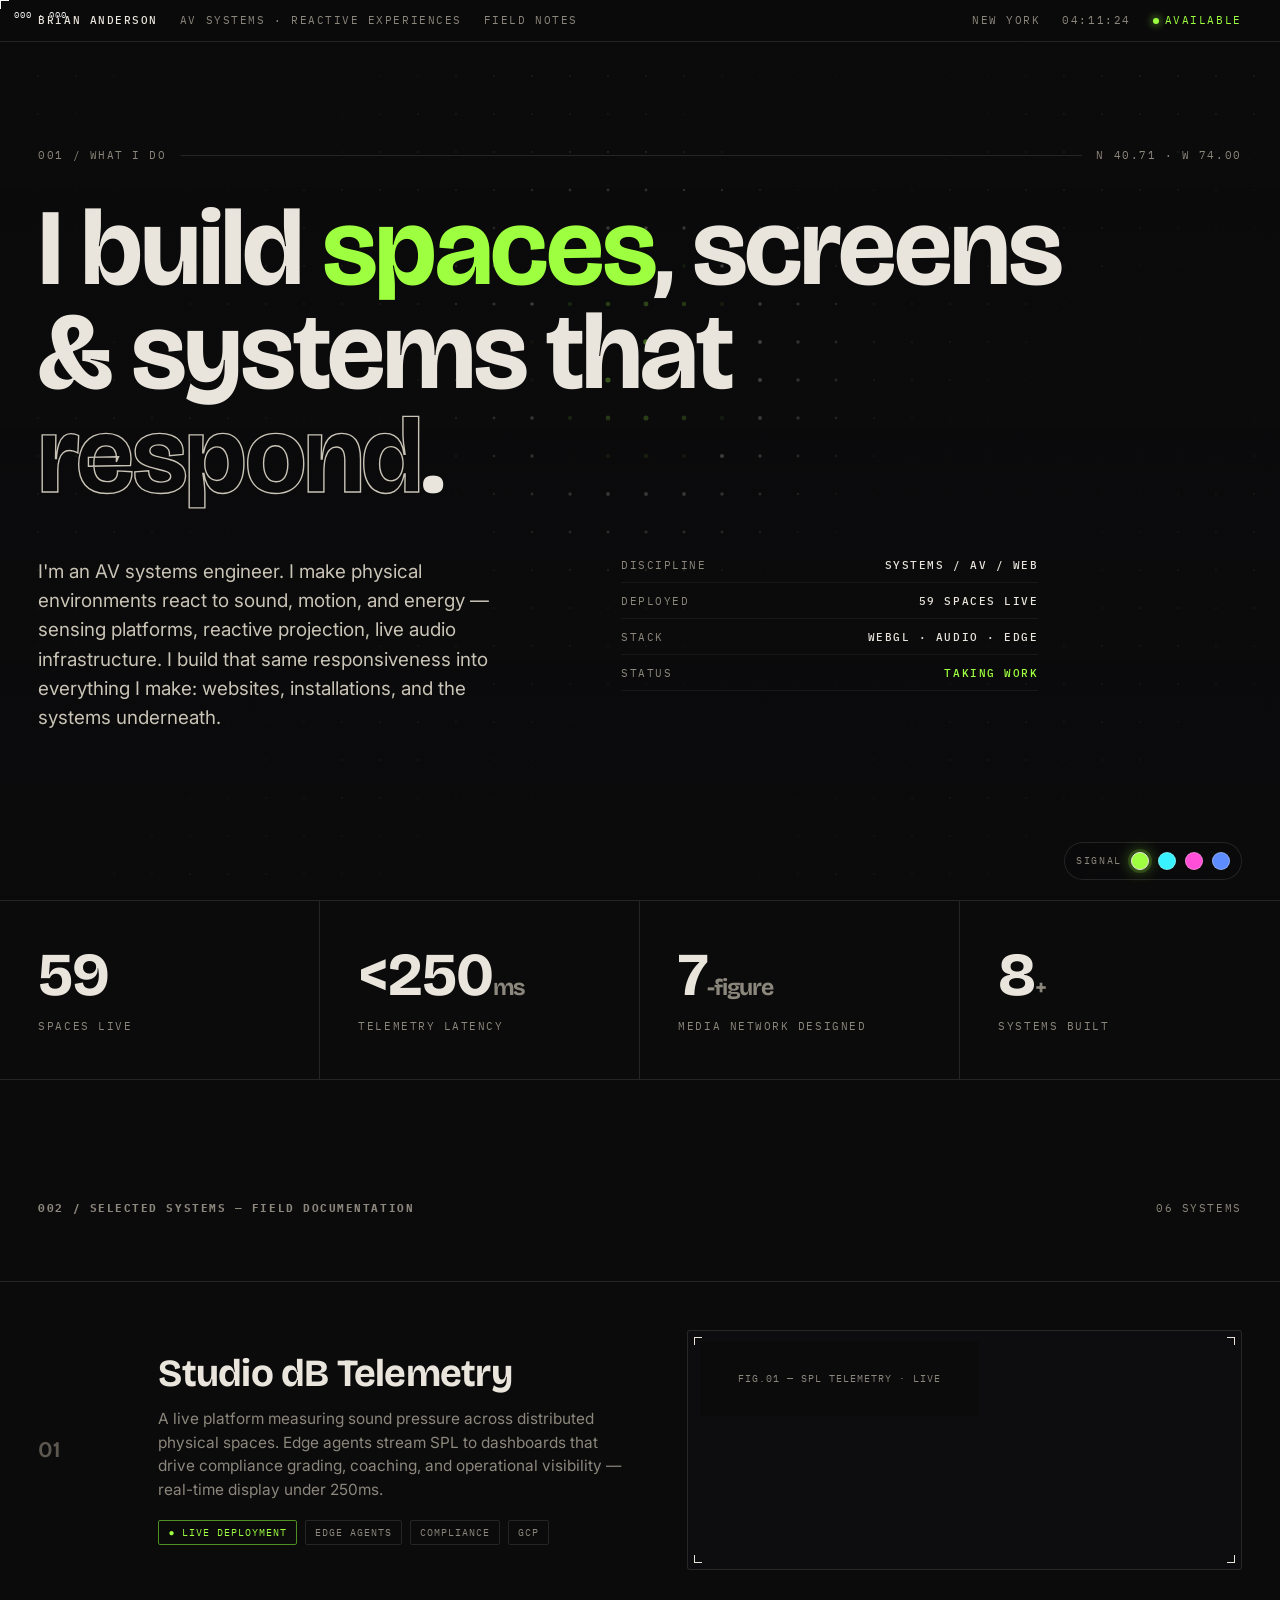
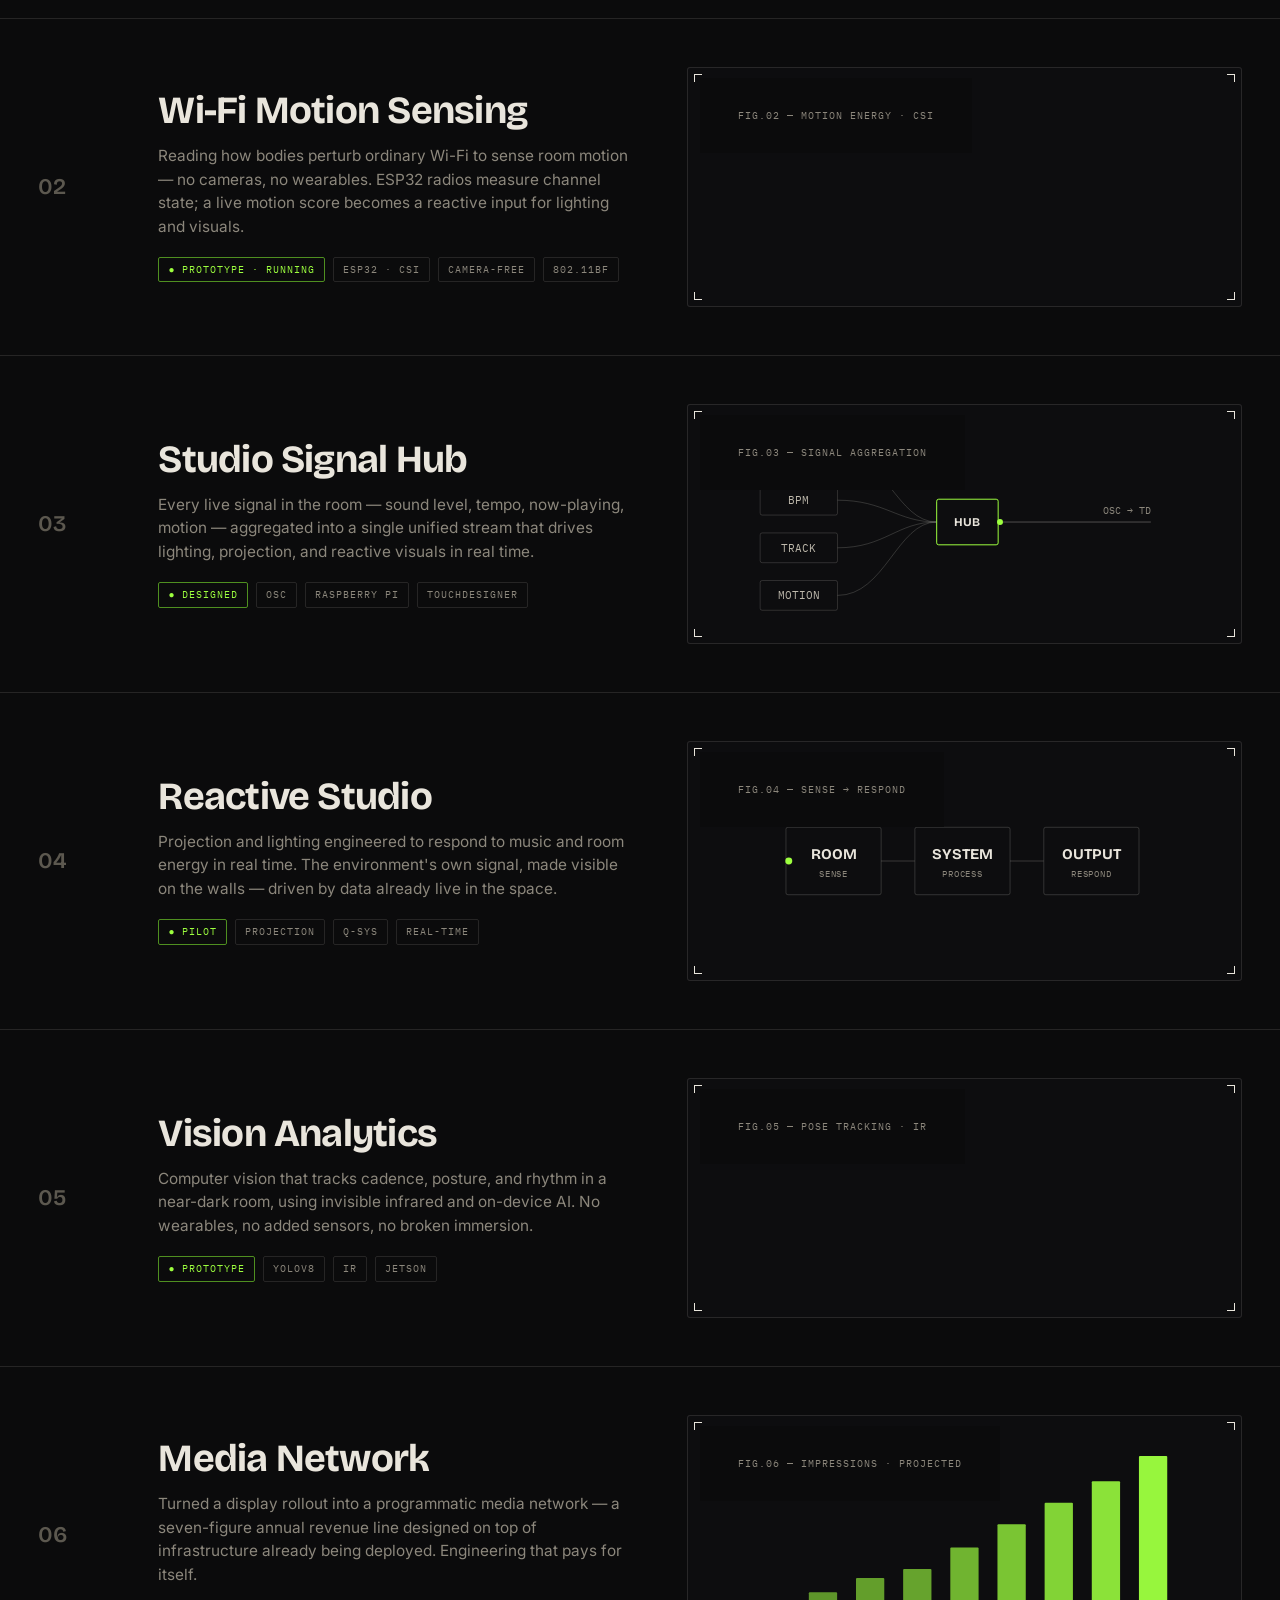
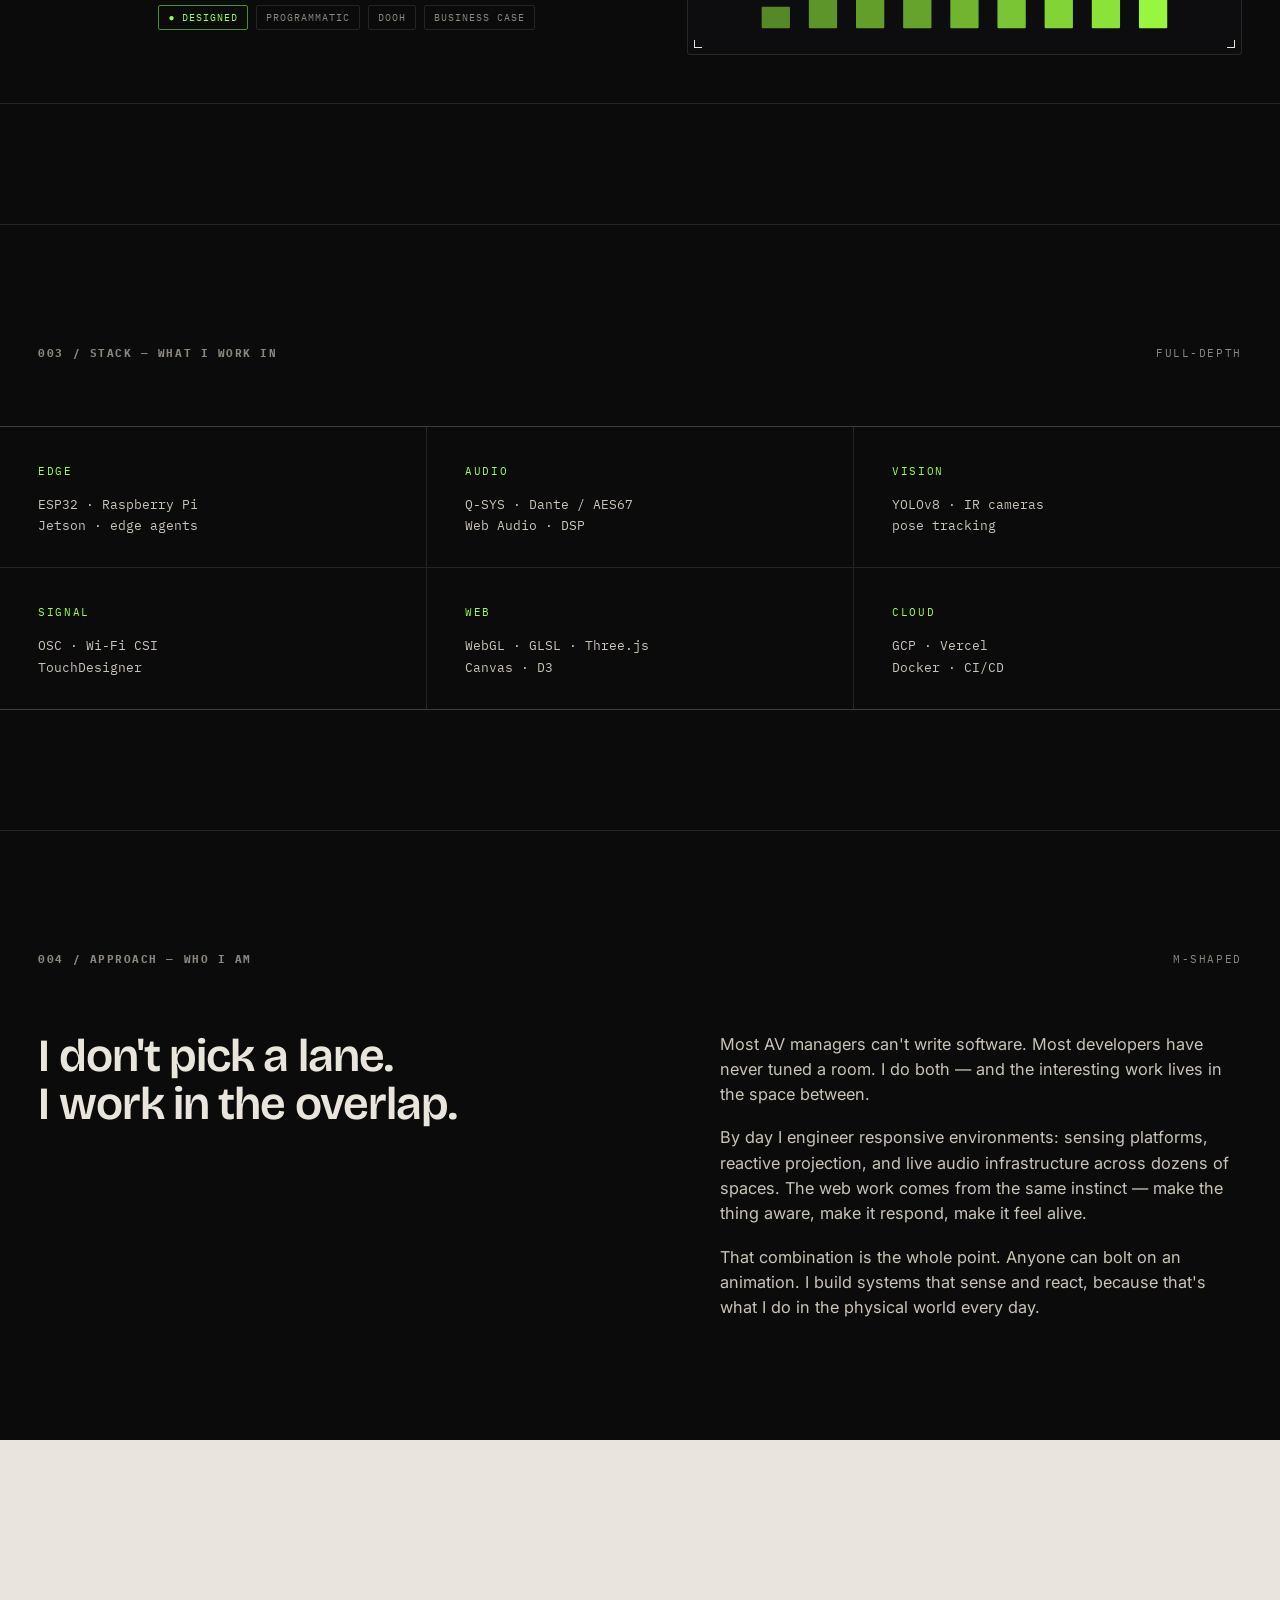
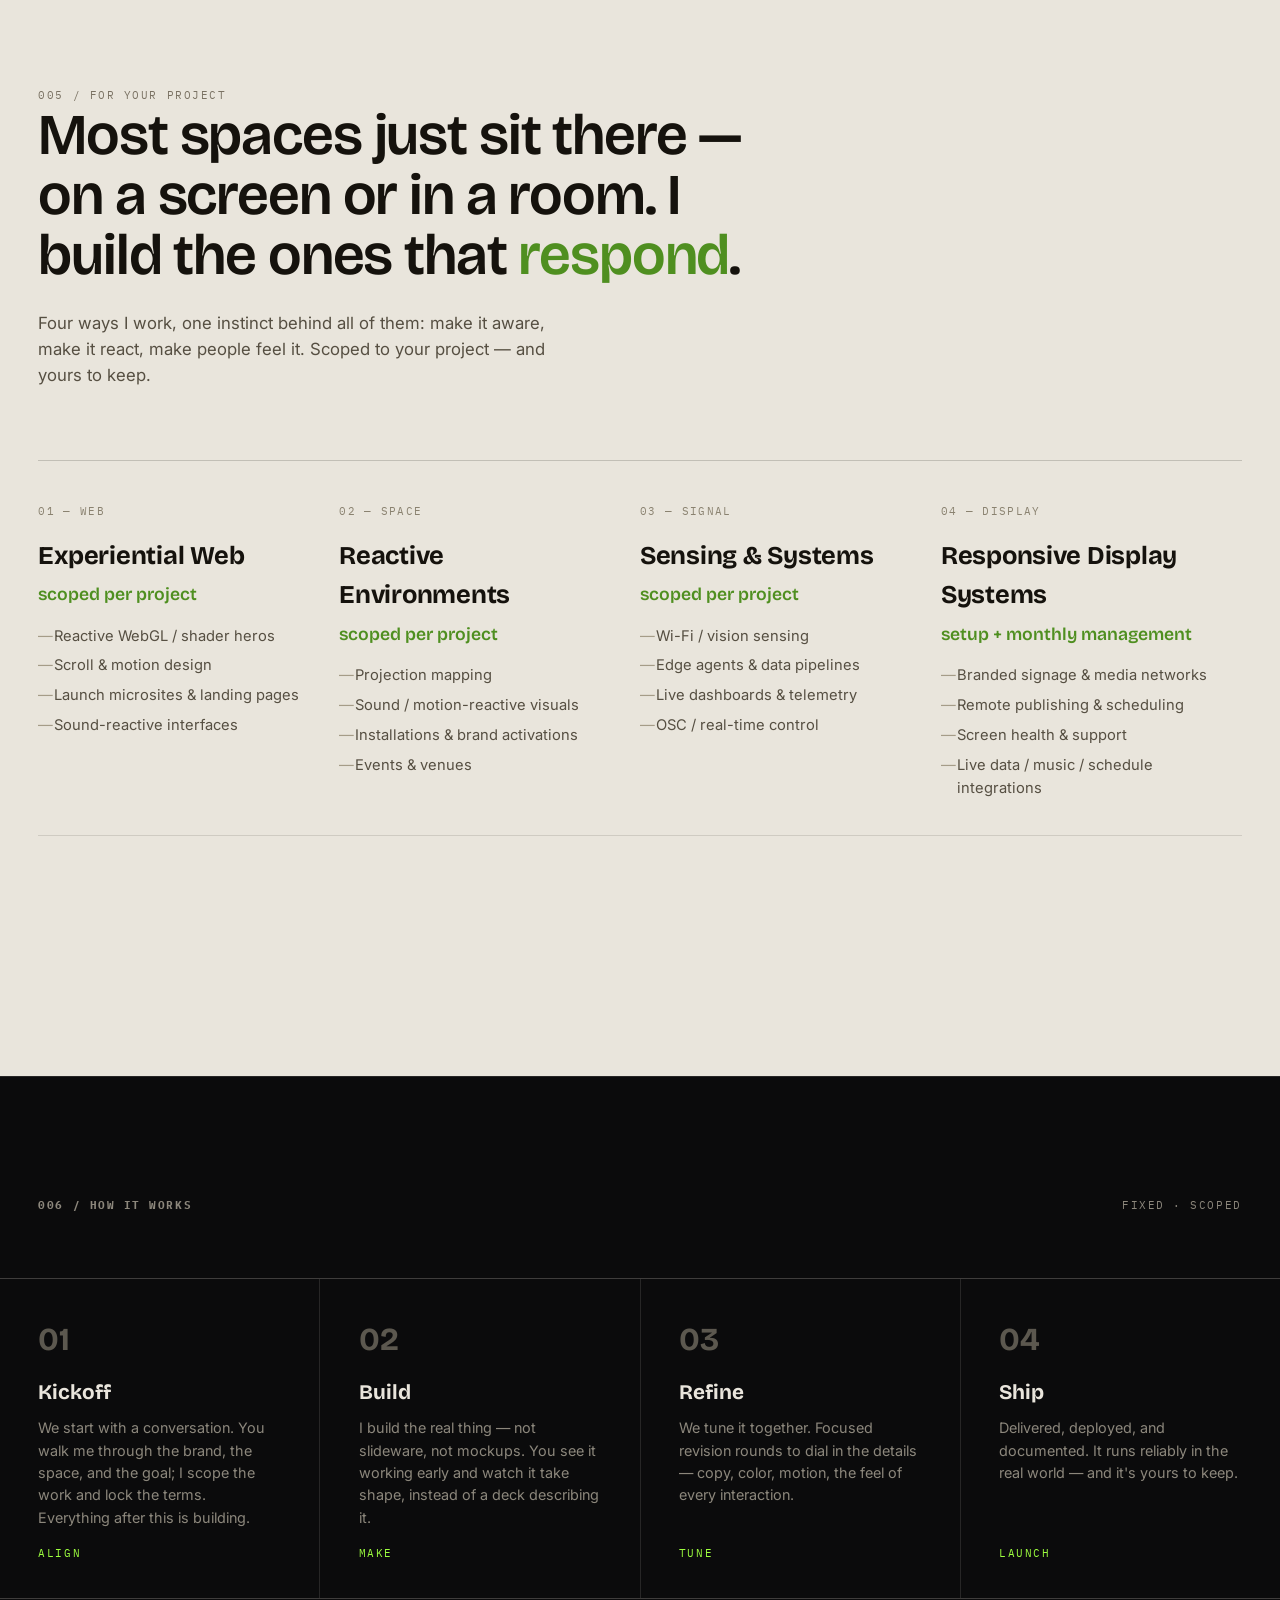
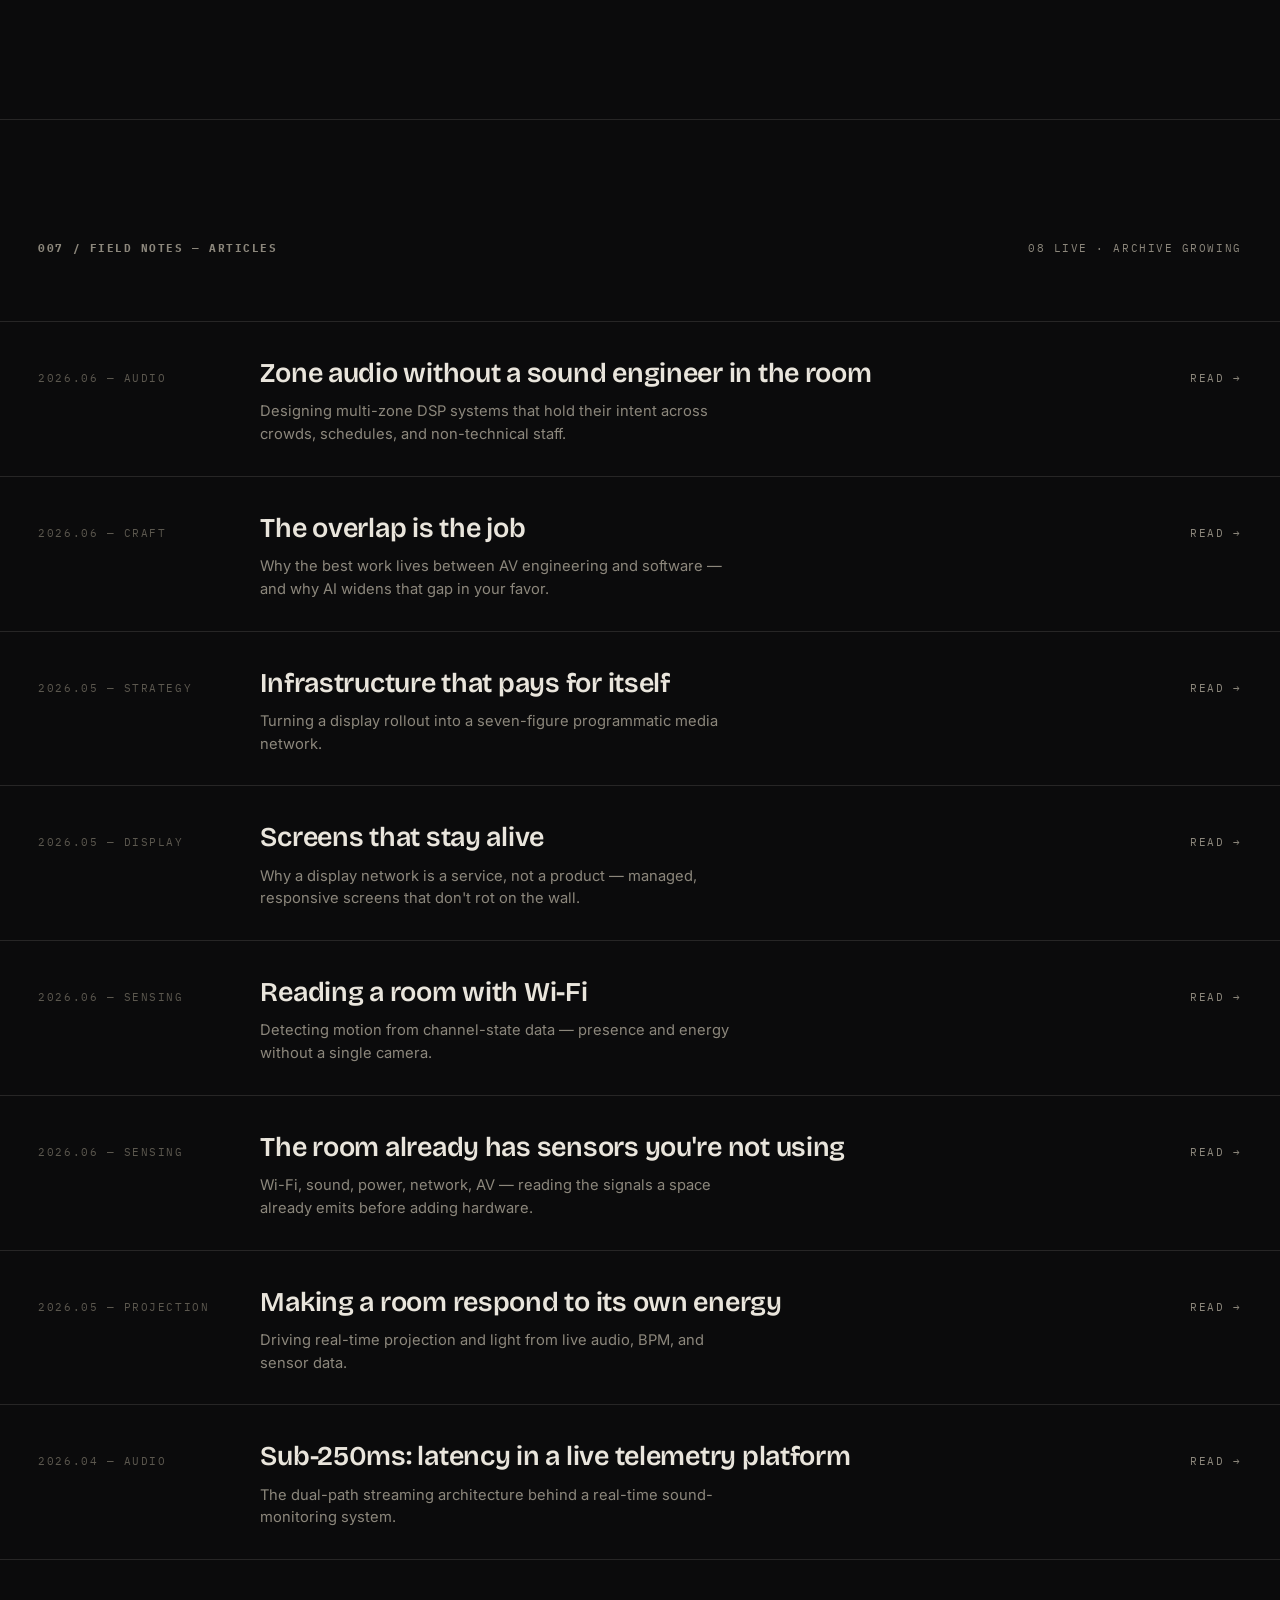
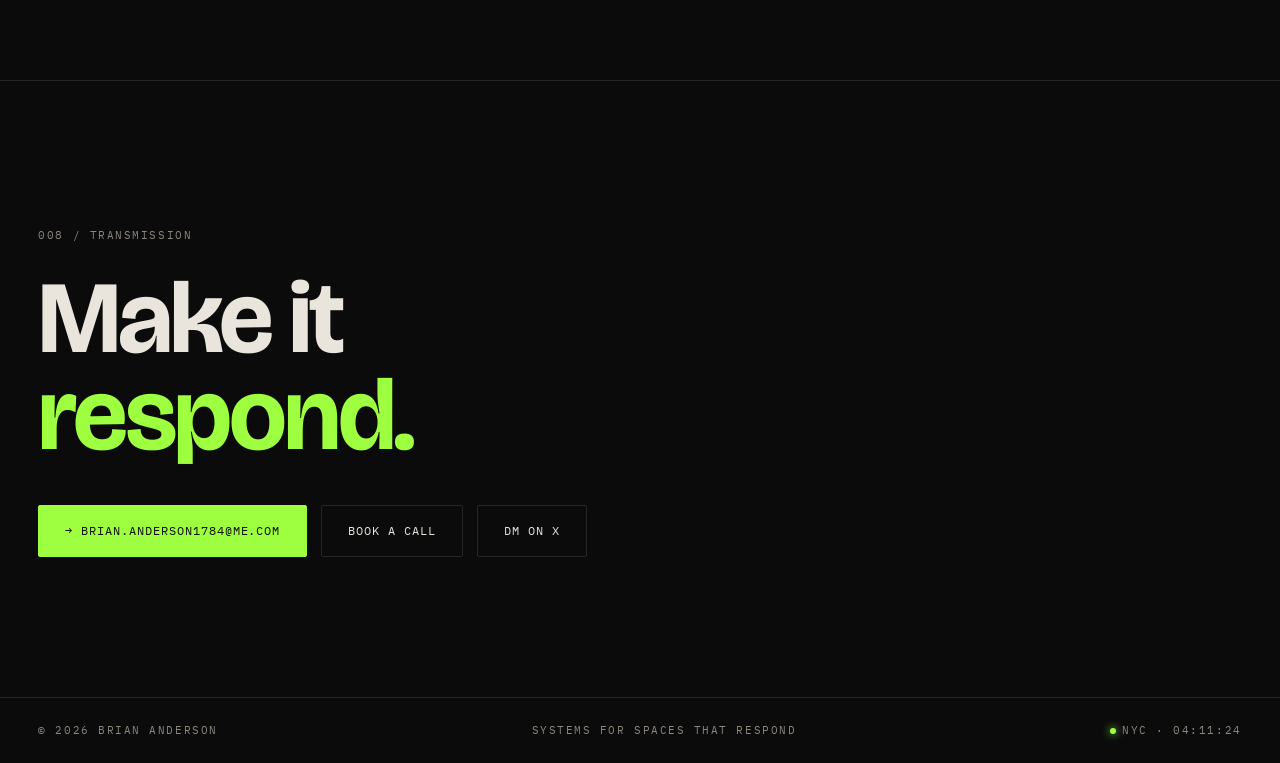
==== commit c1af7e77: "Add Zone Audio article (Field Note #8) and update sitemap" ====
--- a/index.html
+++ b/index.html
@@ -383,8 +383,13 @@
 
 <!-- FIELD NOTES -->
 <section id="notes">
-  <div class="sechead"><h2 class="mono" style="font-size:11px">007 / FIELD NOTES — ARTICLES</h2><span class="mono">07 LIVE · ARCHIVE GROWING</span></div>
+  <div class="sechead"><h2 class="mono" style="font-size:11px">007 / FIELD NOTES — ARTICLES</h2><span class="mono">08 LIVE · ARCHIVE GROWING</span></div>
   <div class="notes">
+    <a class="note rev" href="notes/zone-audio-without-a-sound-engineer.html" data-cursor>
+      <div class="meta mono">2026.06 — AUDIO</div>
+      <div><h4>Zone audio without a sound engineer in the room</h4><p>Designing multi-zone DSP systems that hold their intent across crowds, schedules, and non-technical staff.</p></div>
+      <div class="read mono">READ →</div>
+    </a>
     <a class="note rev" href="notes/the-overlap-is-the-job.html" data-cursor>
       <div class="meta mono">2026.06 — CRAFT</div>
       <div><h4>The overlap is the job</h4><p>Why the best work lives between AV engineering and software — and why AI widens that gap in your favor.</p></div>
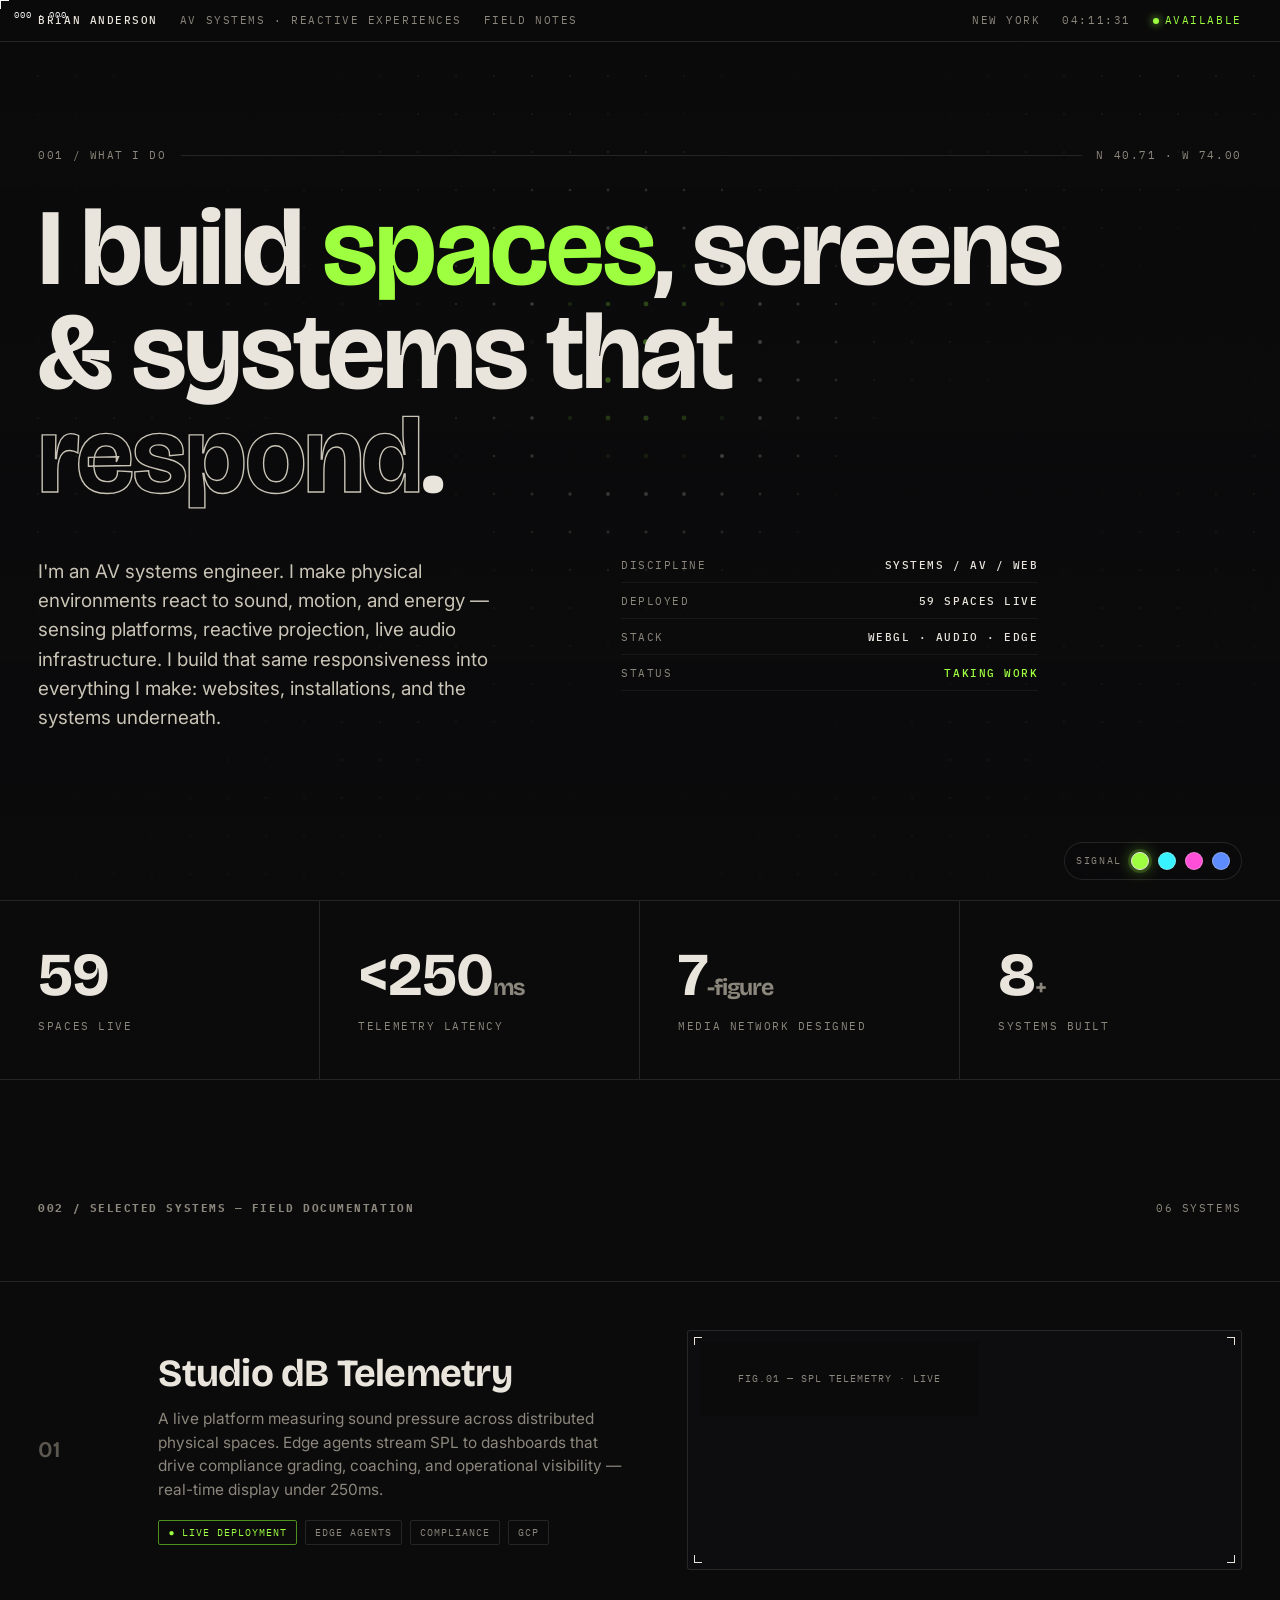
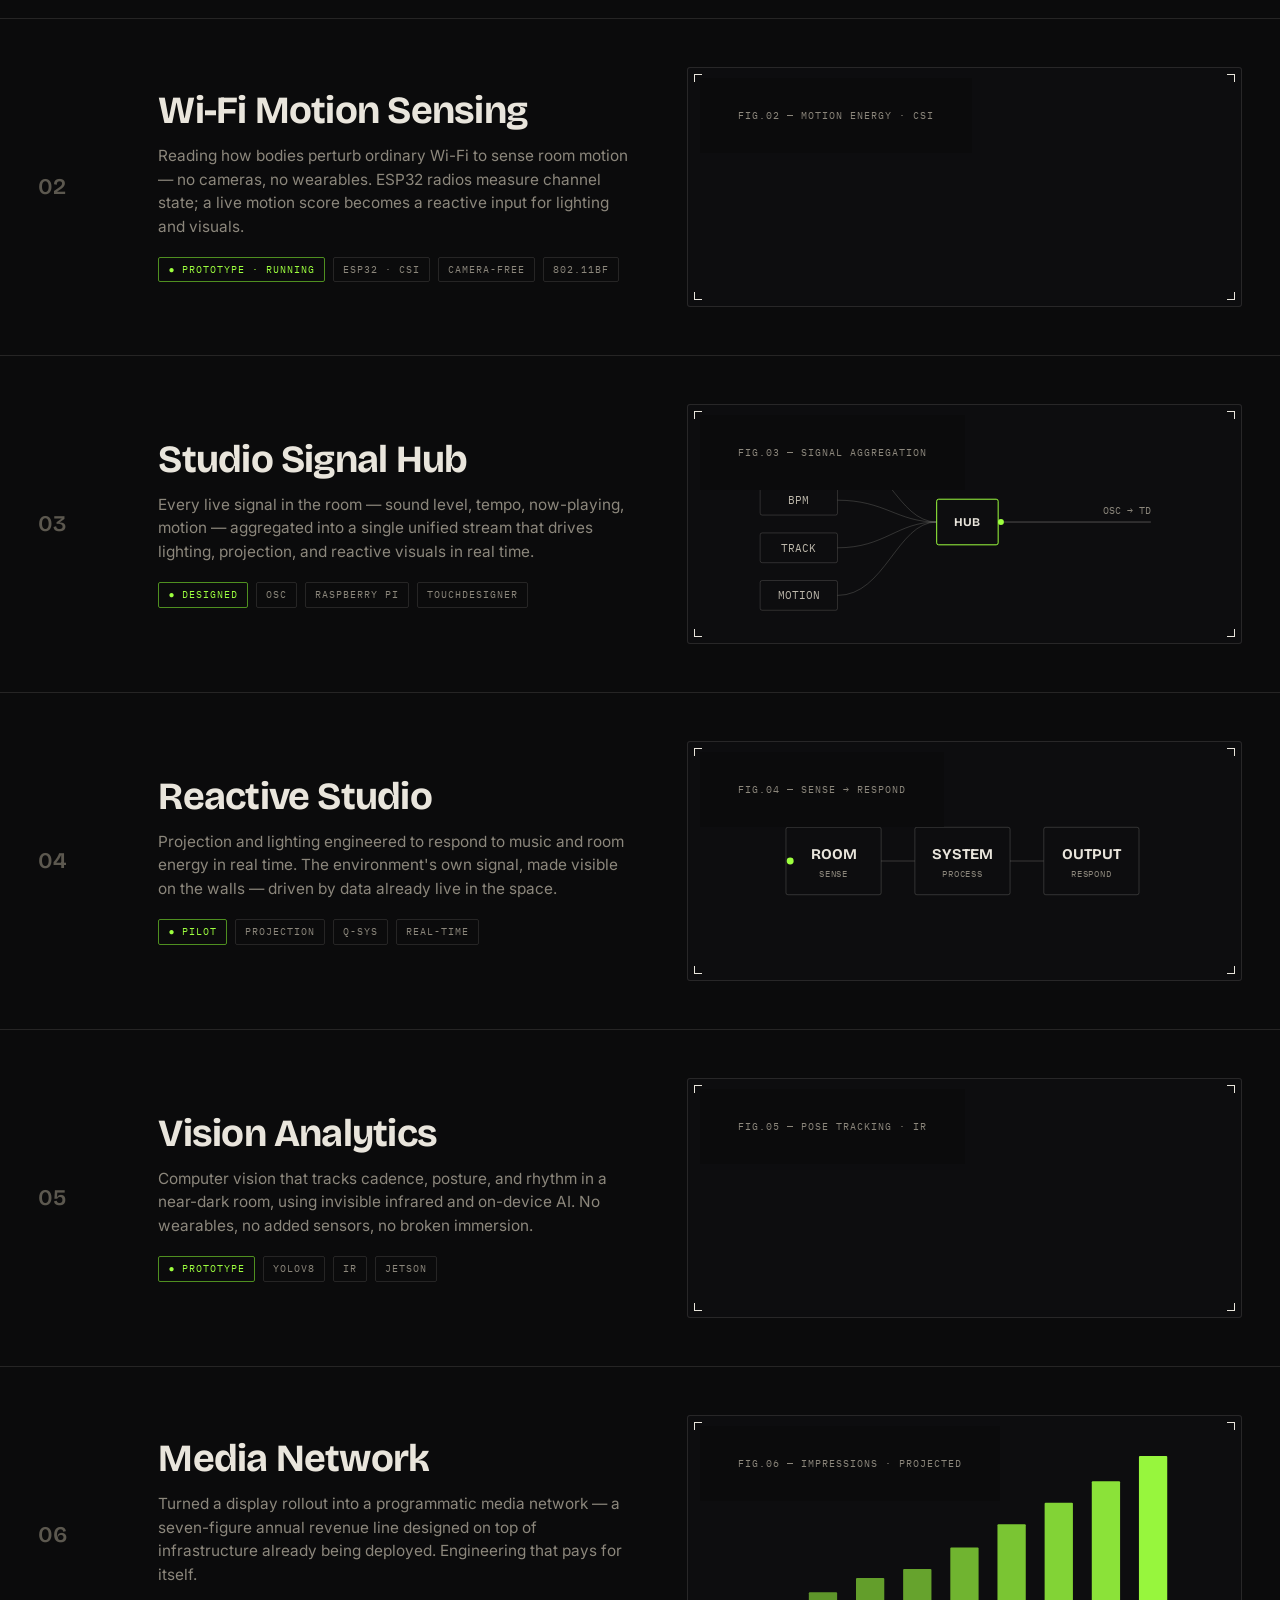
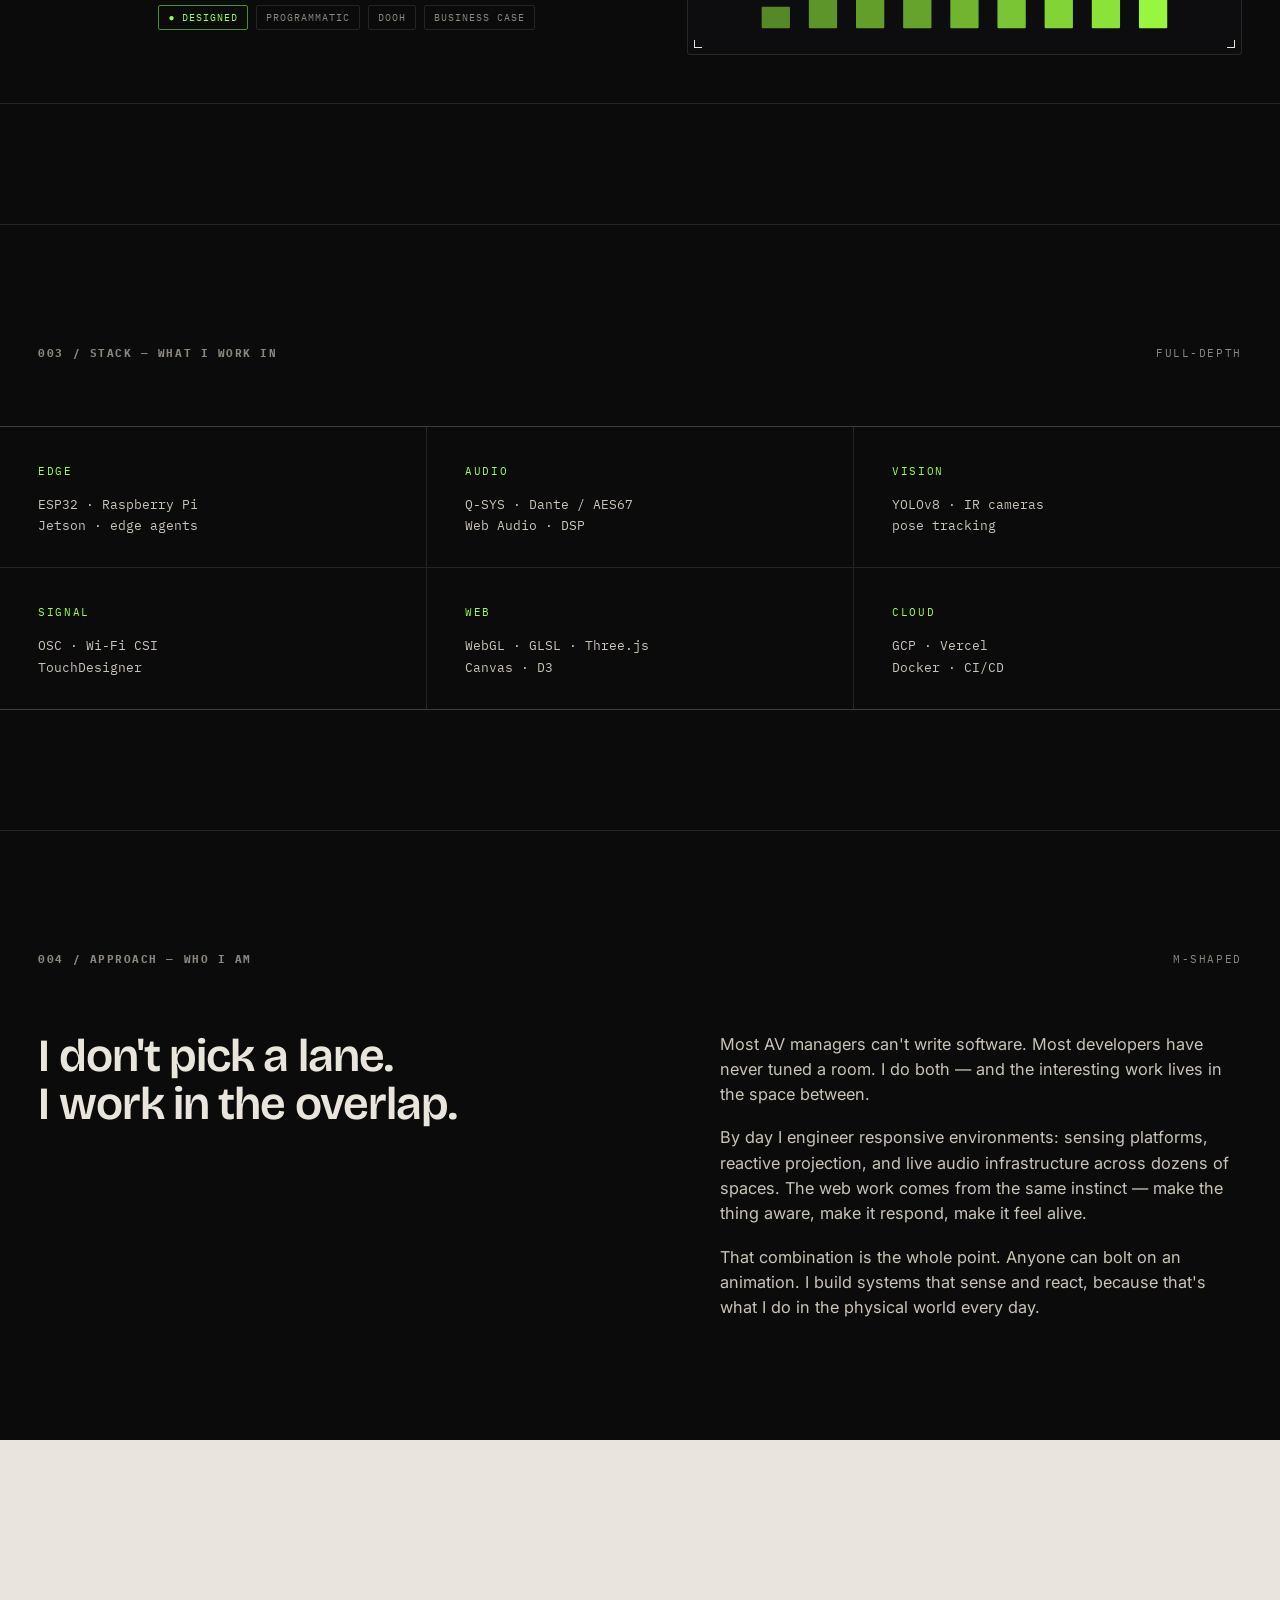
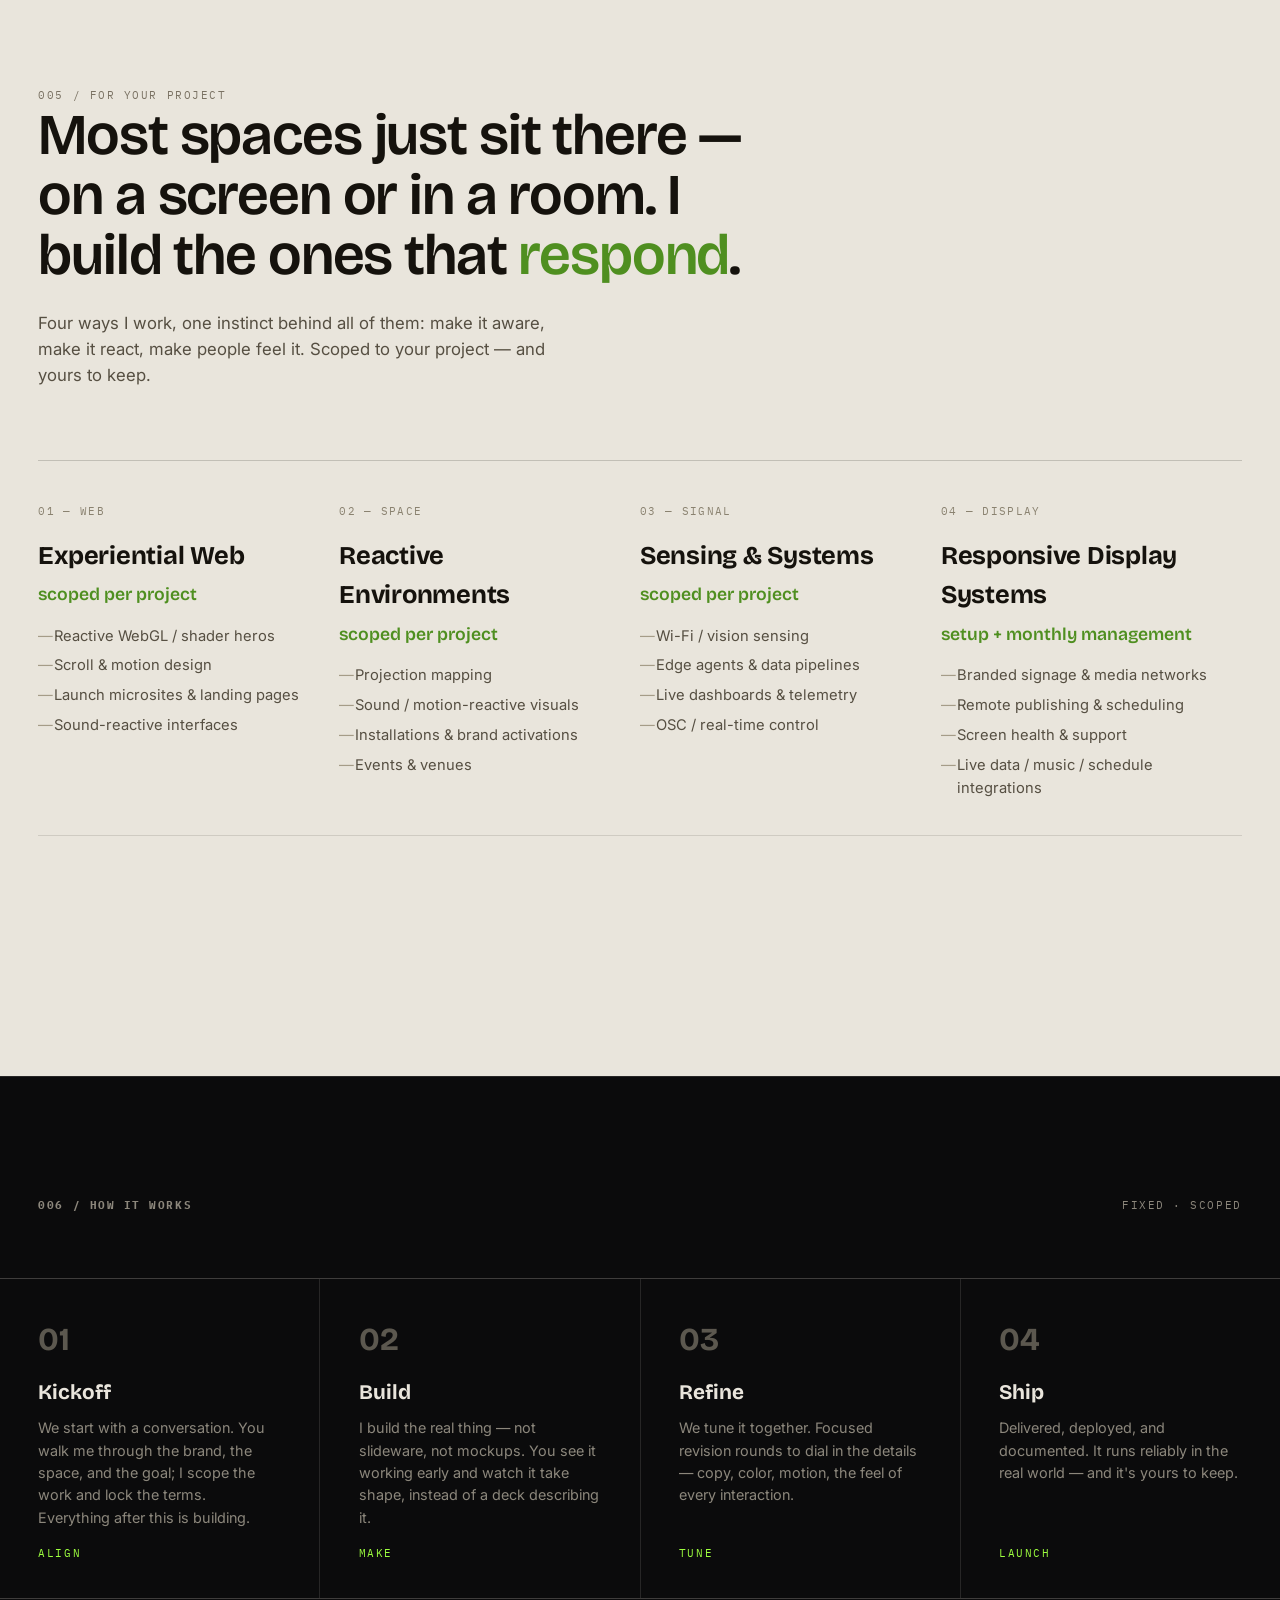
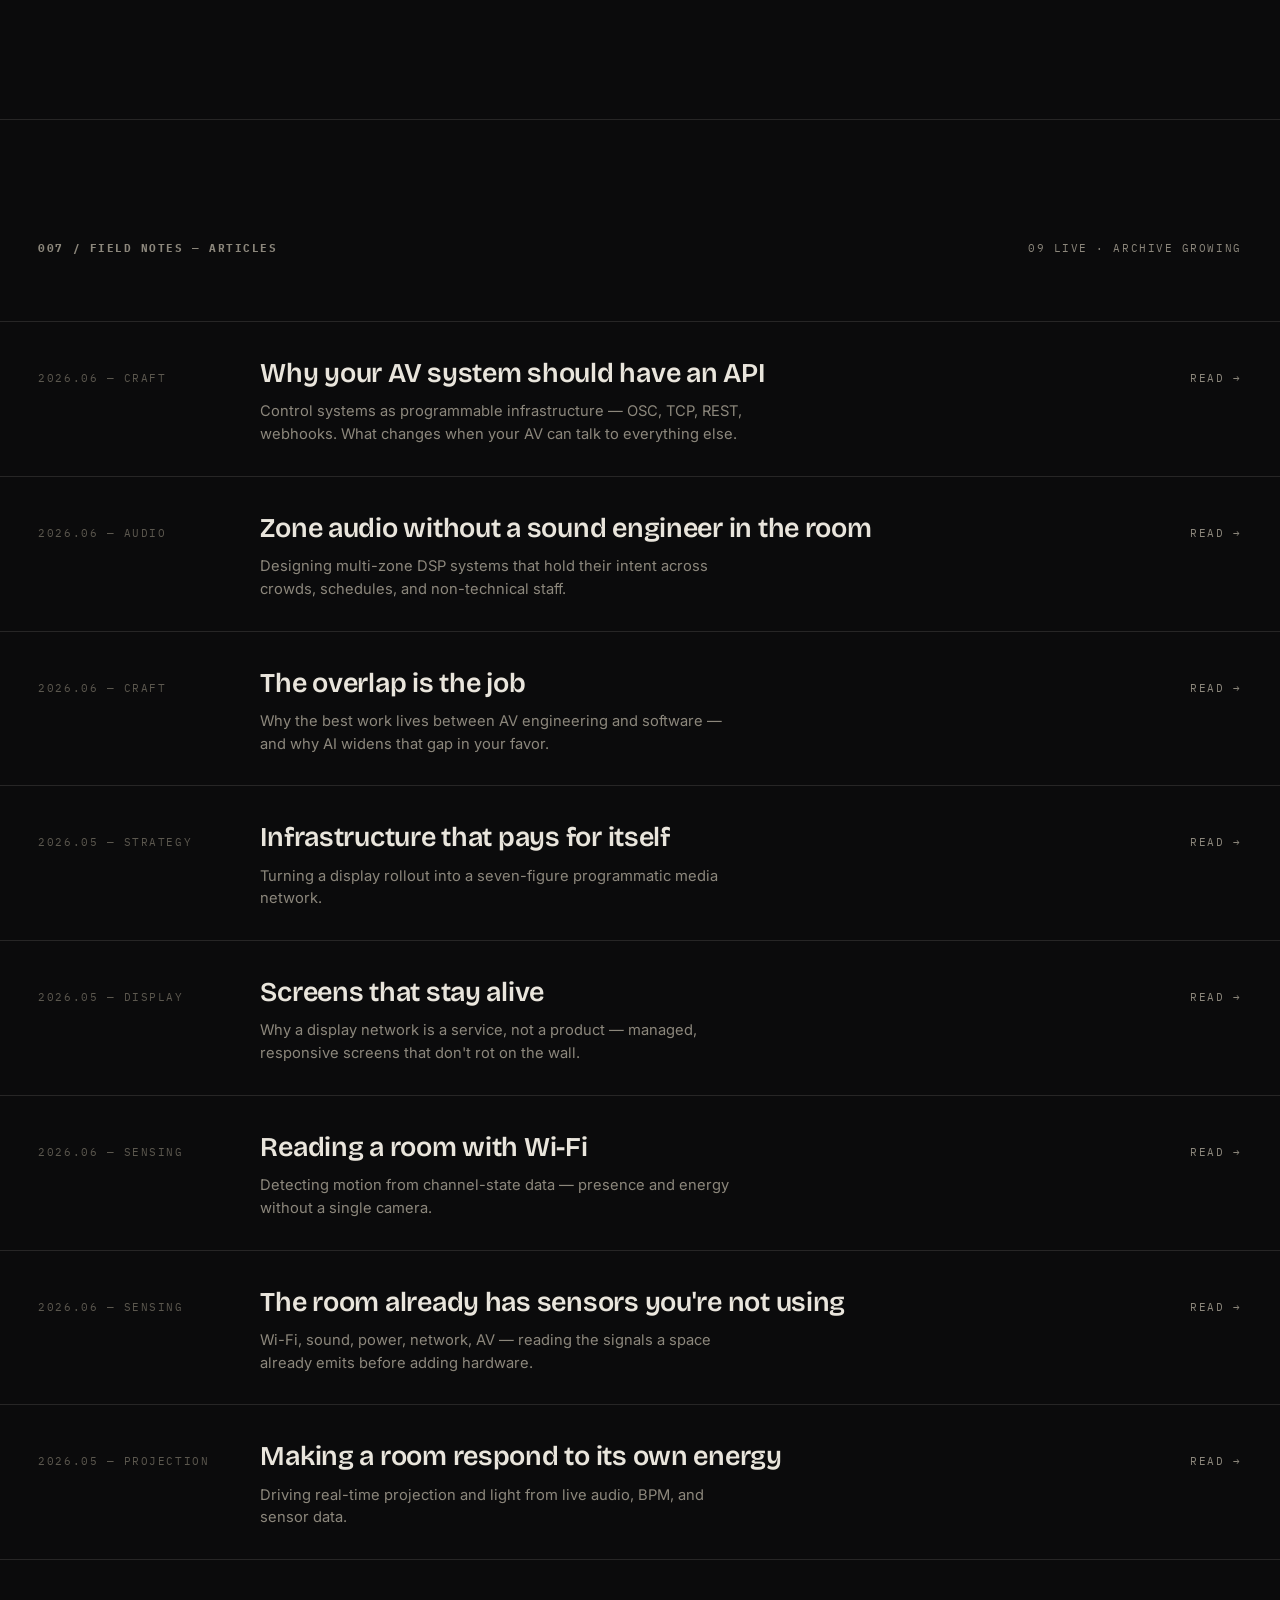
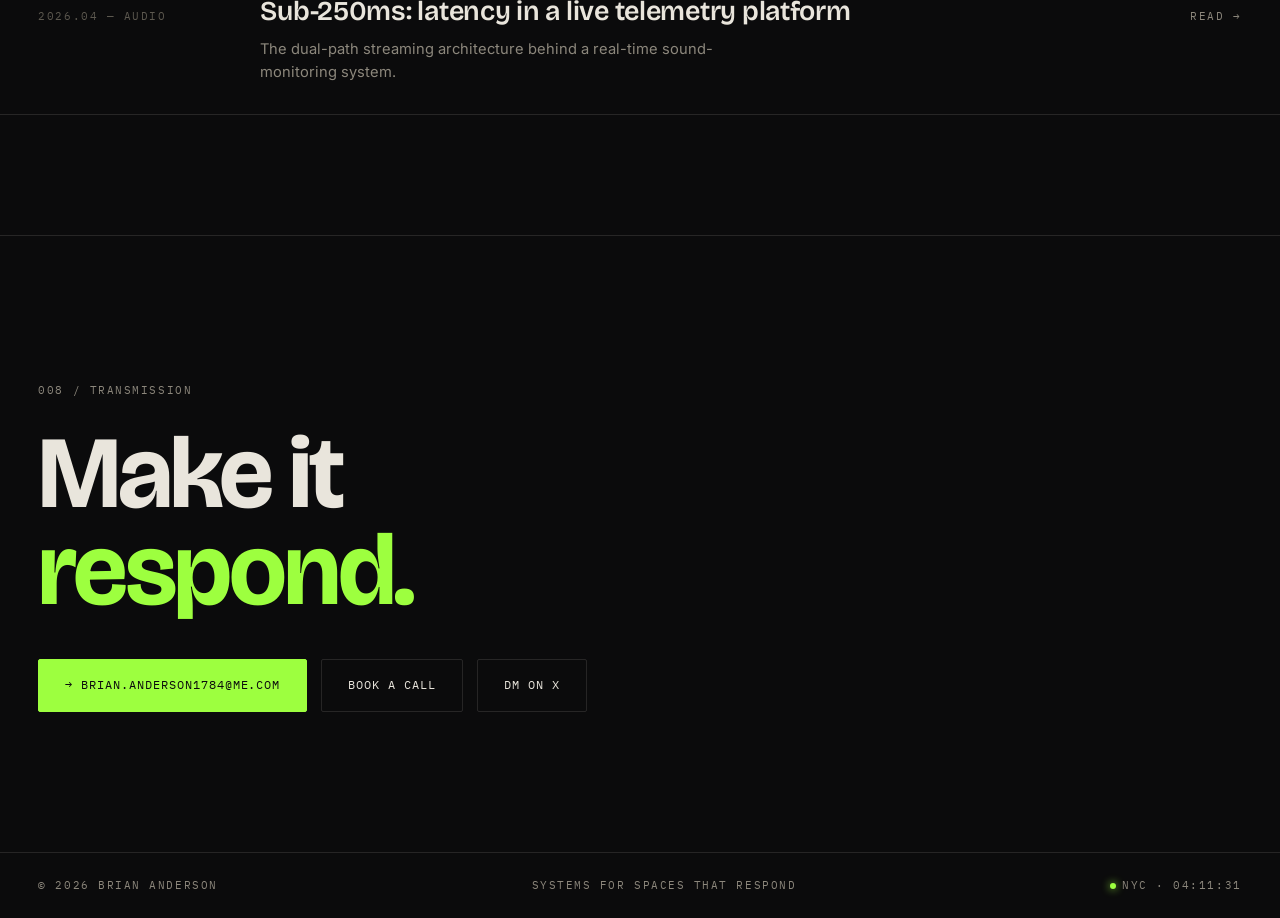
==== commit 3133a751: "Add AV API article (Field Note #9) and update sitemap" ====
--- a/index.html
+++ b/index.html
@@ -383,8 +383,13 @@
 
 <!-- FIELD NOTES -->
 <section id="notes">
-  <div class="sechead"><h2 class="mono" style="font-size:11px">007 / FIELD NOTES — ARTICLES</h2><span class="mono">08 LIVE · ARCHIVE GROWING</span></div>
+  <div class="sechead"><h2 class="mono" style="font-size:11px">007 / FIELD NOTES — ARTICLES</h2><span class="mono">09 LIVE · ARCHIVE GROWING</span></div>
   <div class="notes">
+    <a class="note rev" href="notes/why-your-av-system-should-have-an-api.html" data-cursor>
+      <div class="meta mono">2026.06 — CRAFT</div>
+      <div><h4>Why your AV system should have an API</h4><p>Control systems as programmable infrastructure — OSC, TCP, REST, webhooks. What changes when your AV can talk to everything else.</p></div>
+      <div class="read mono">READ →</div>
+    </a>
     <a class="note rev" href="notes/zone-audio-without-a-sound-engineer.html" data-cursor>
       <div class="meta mono">2026.06 — AUDIO</div>
       <div><h4>Zone audio without a sound engineer in the room</h4><p>Designing multi-zone DSP systems that hold their intent across crowds, schedules, and non-technical staff.</p></div>
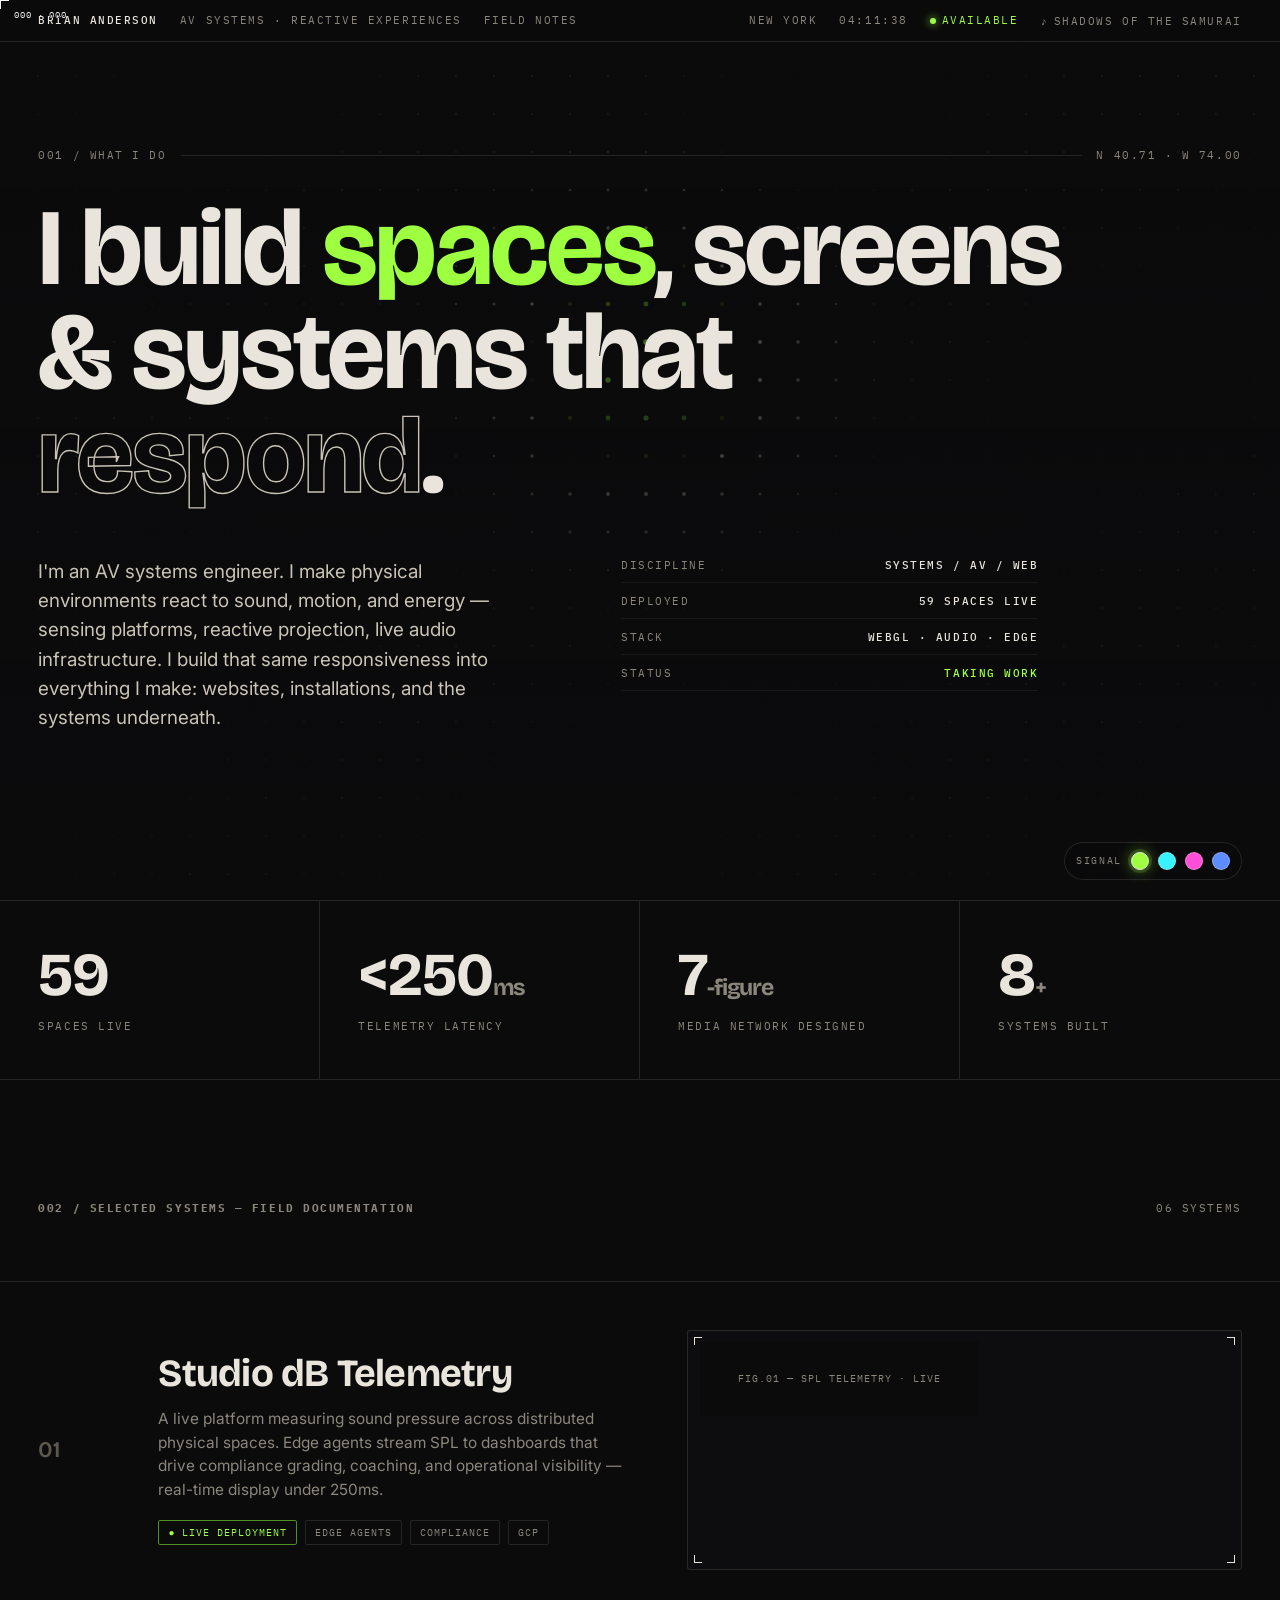
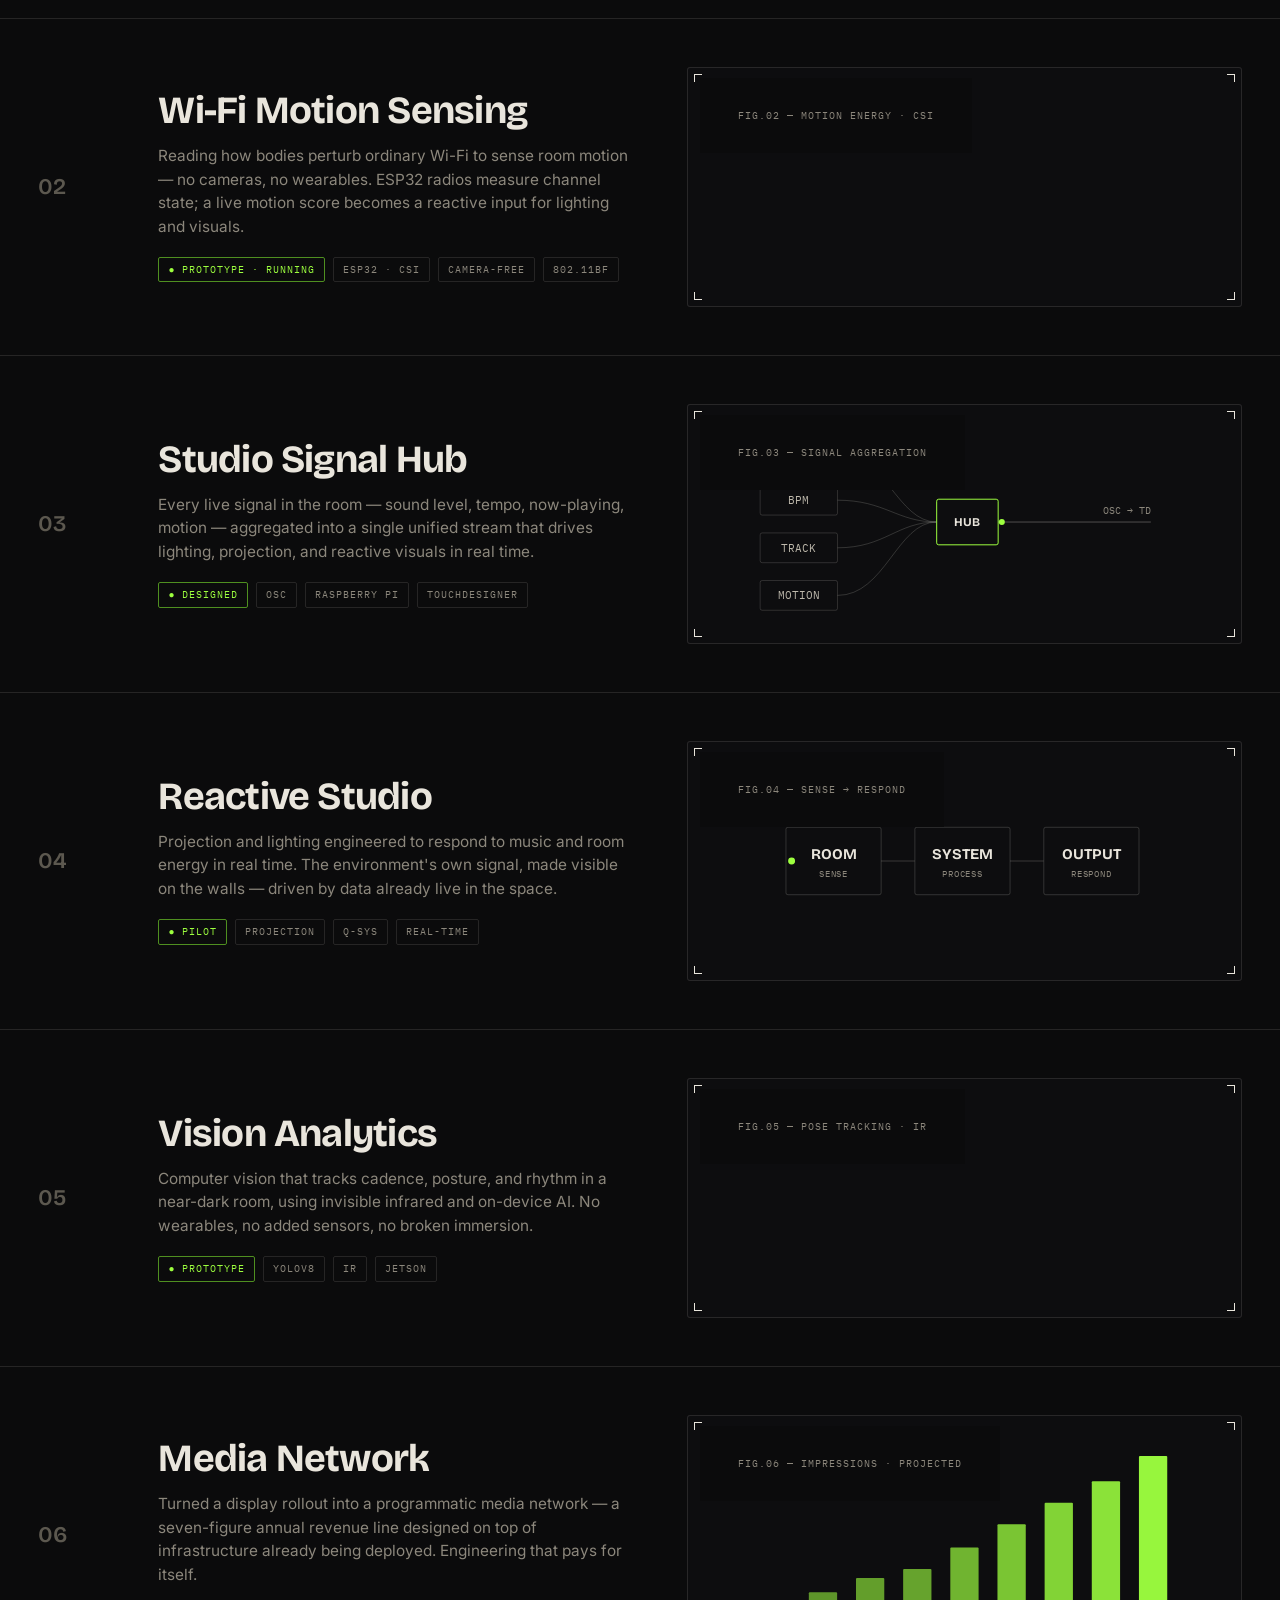
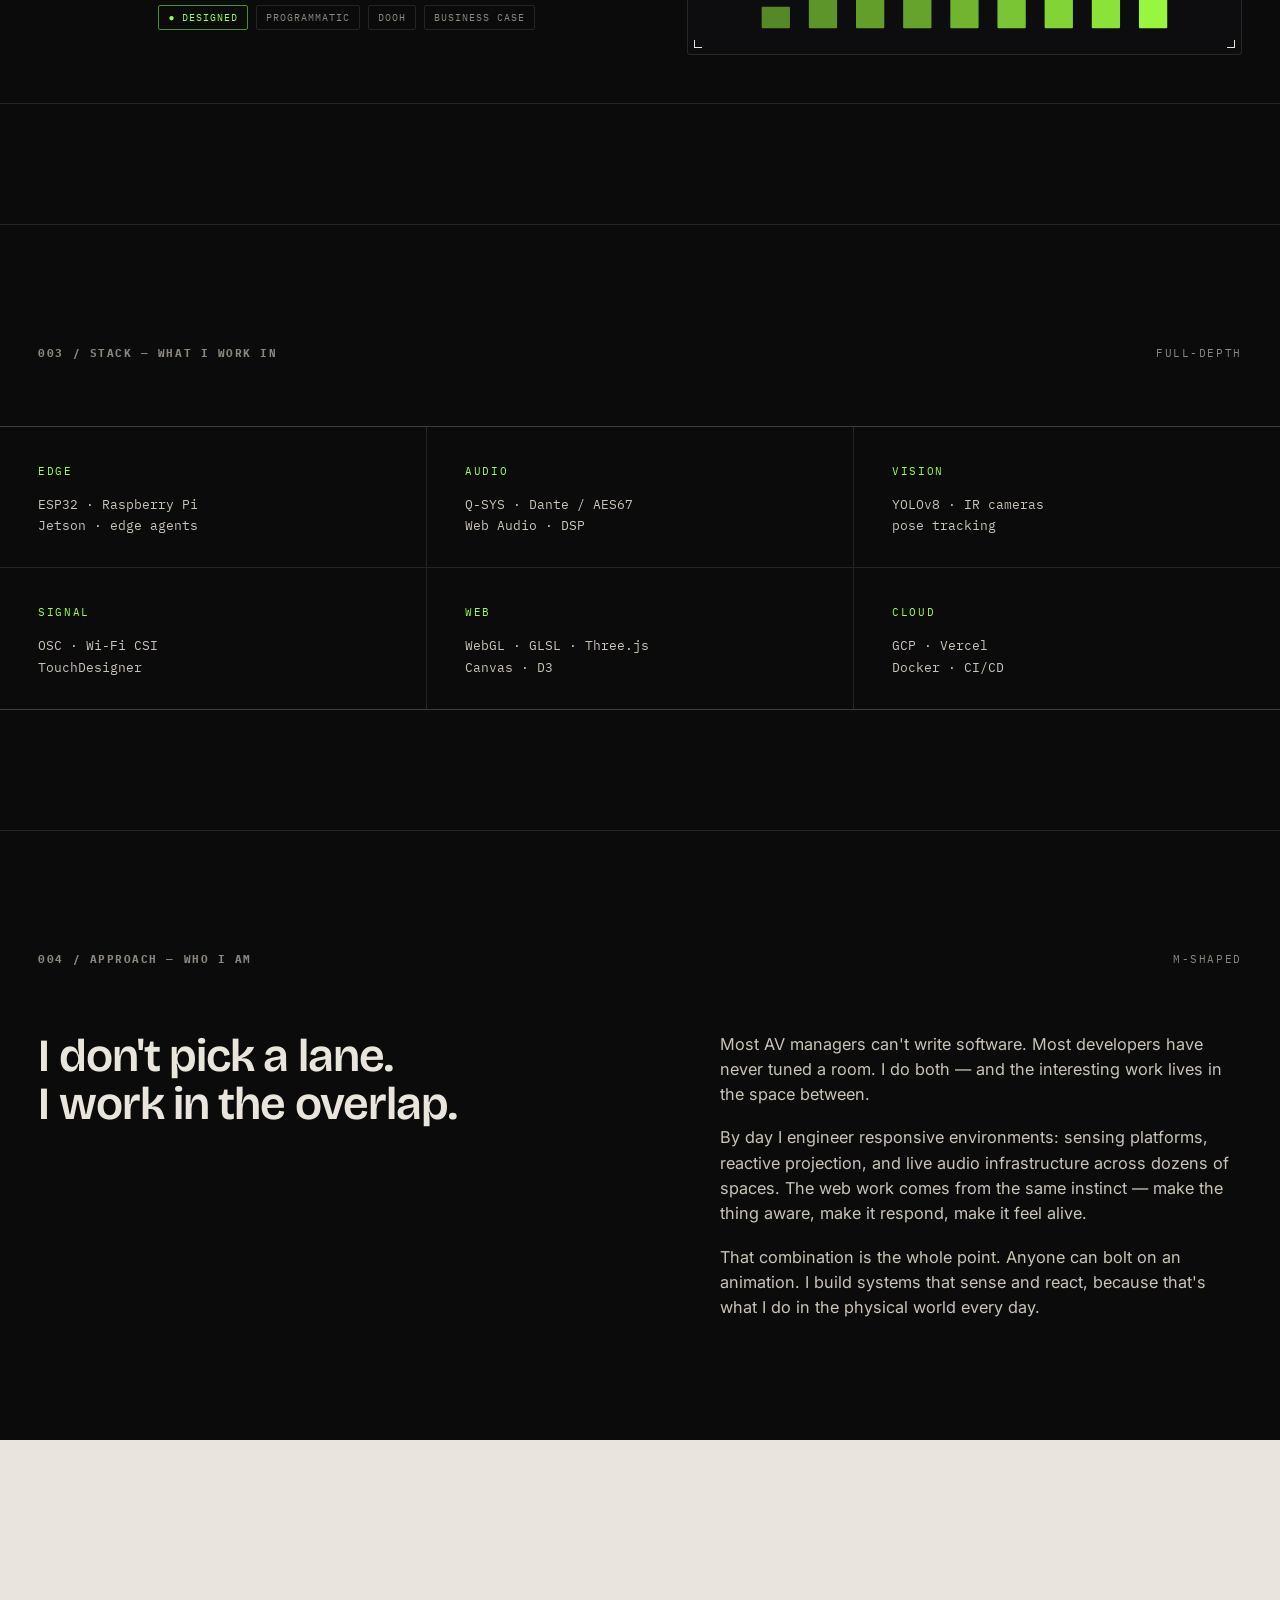
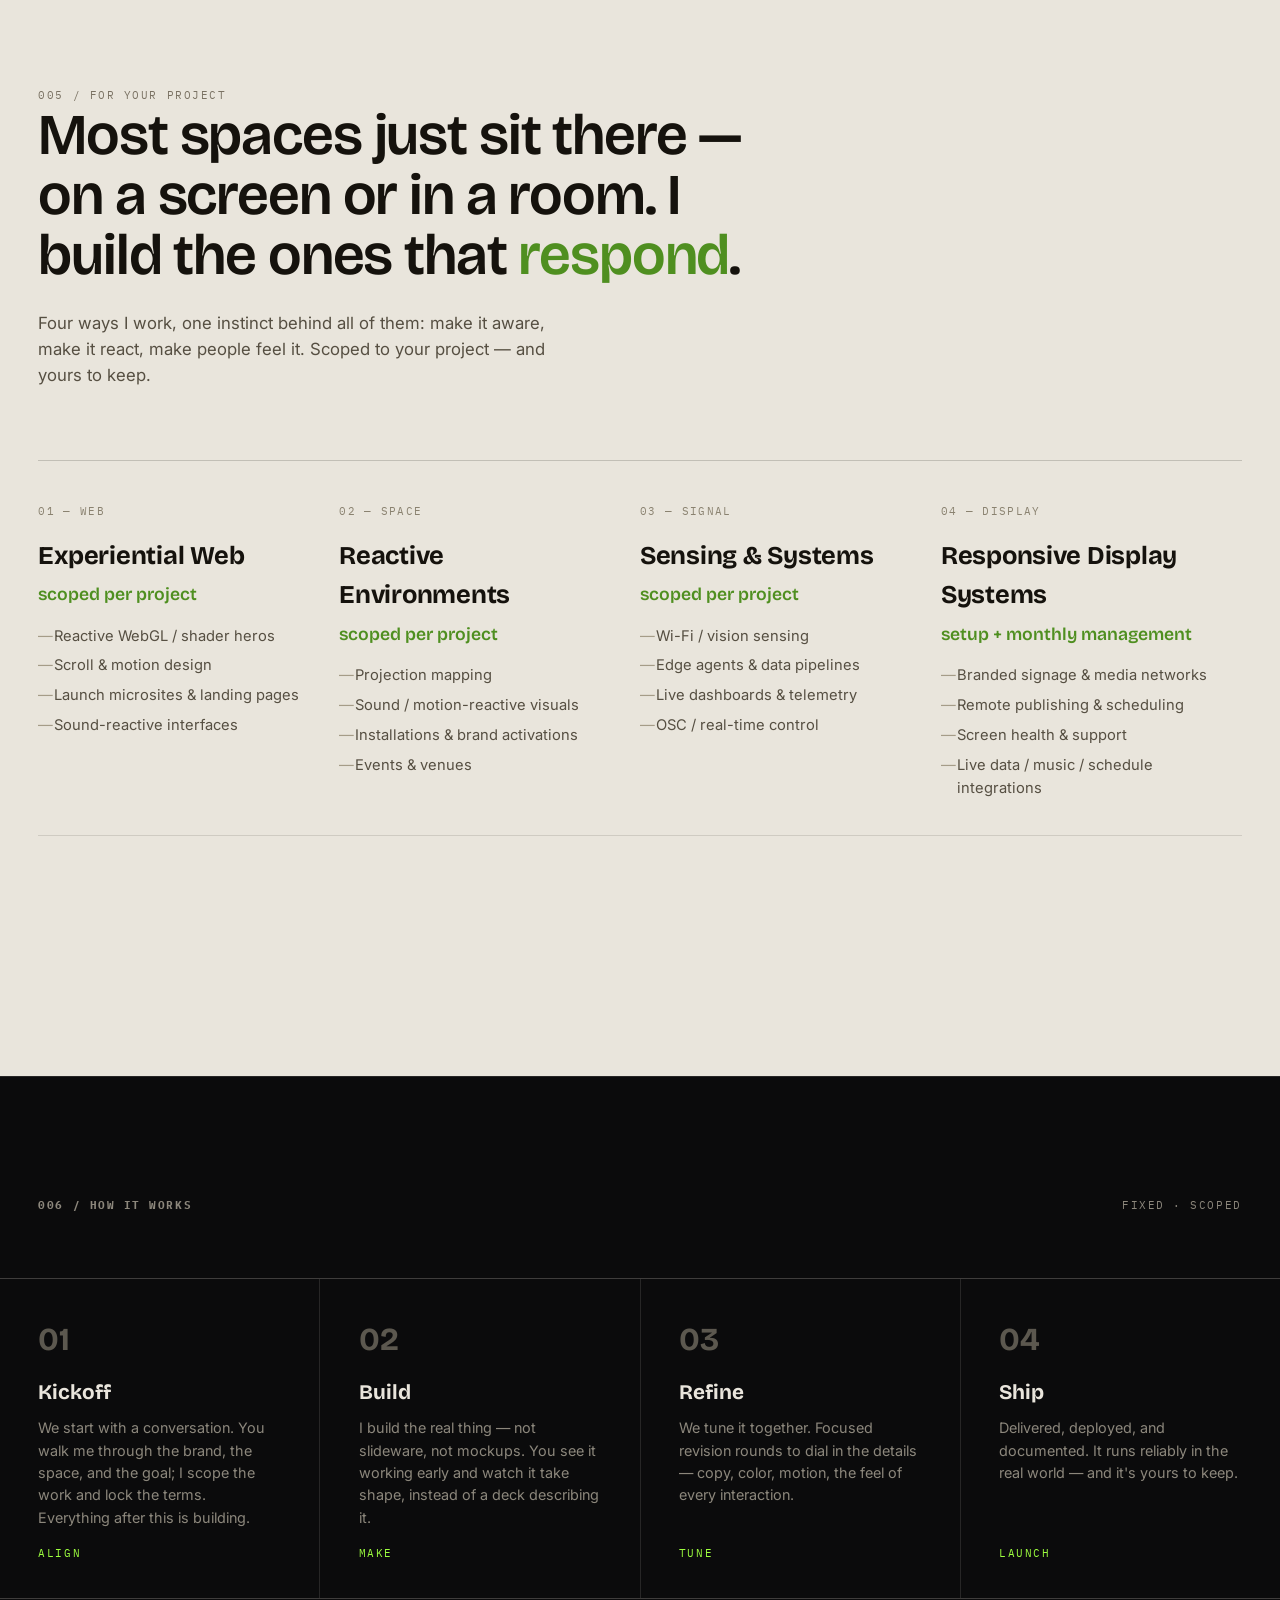
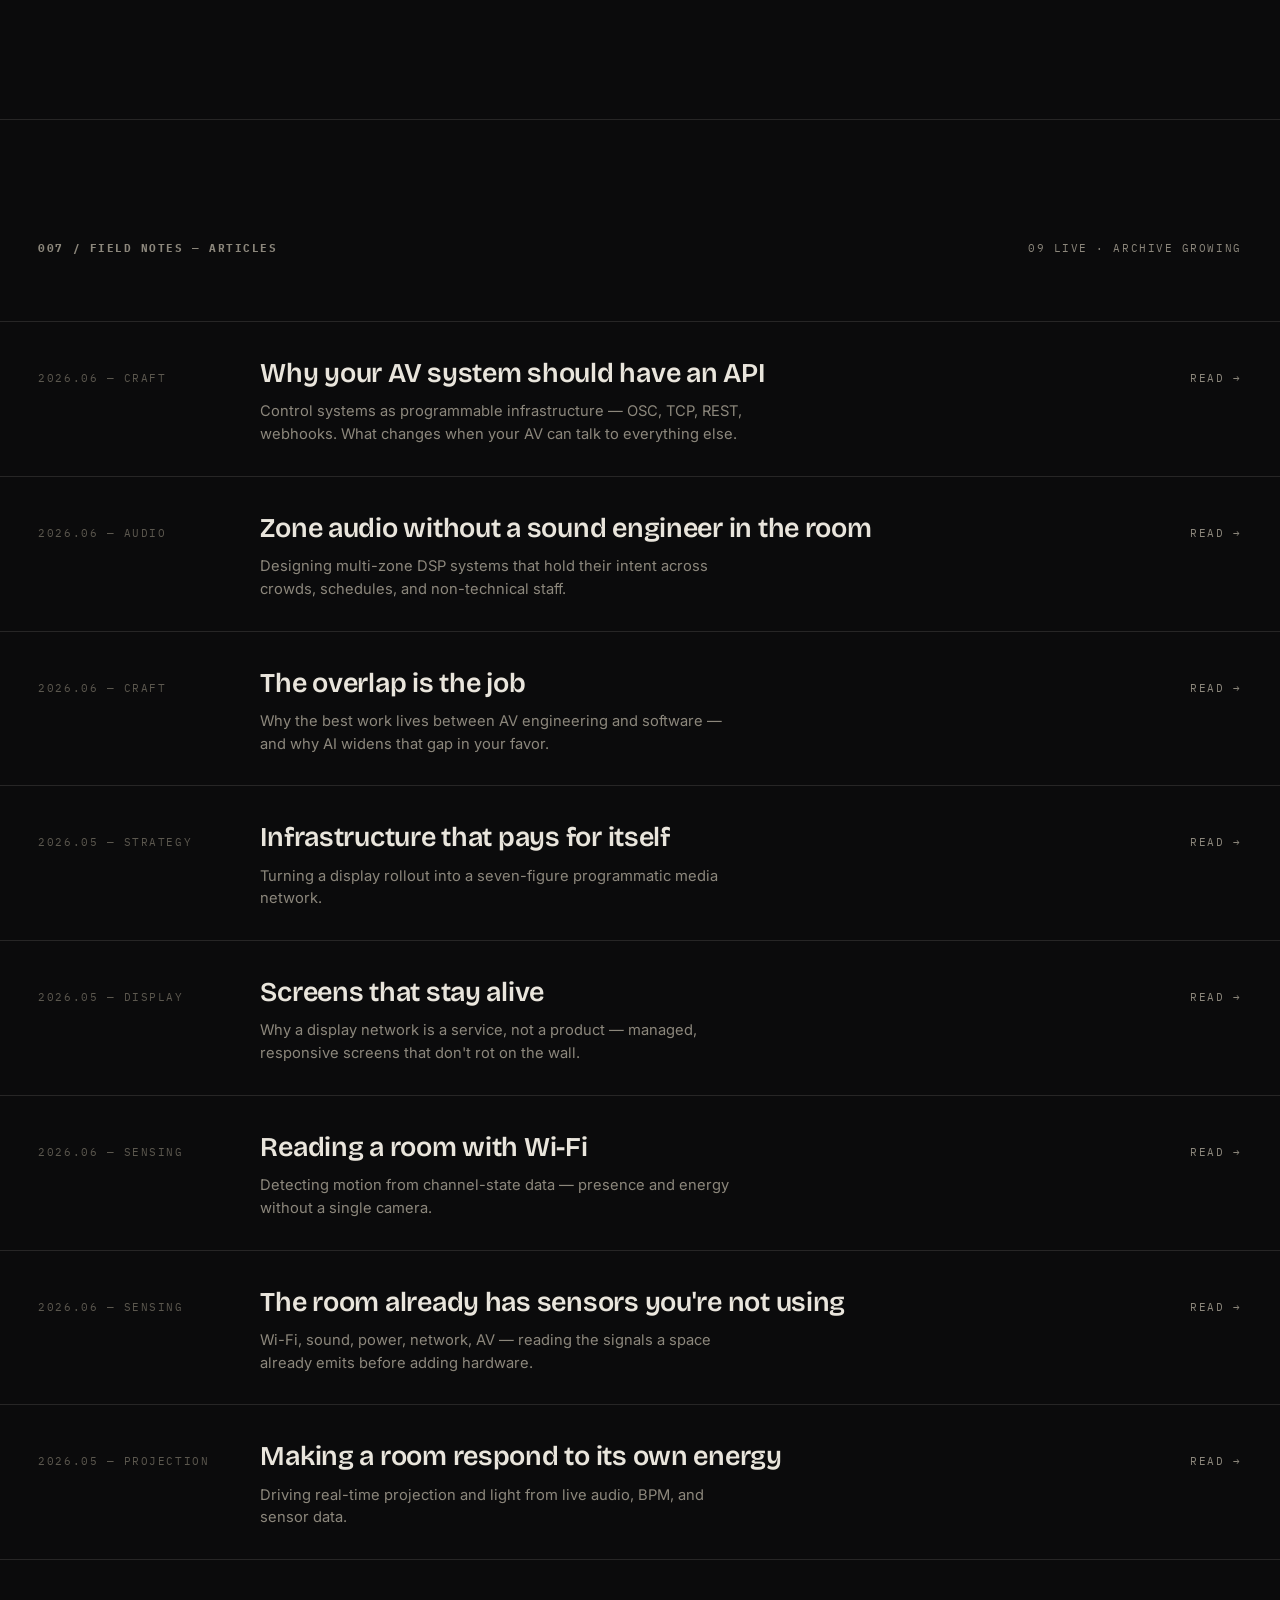
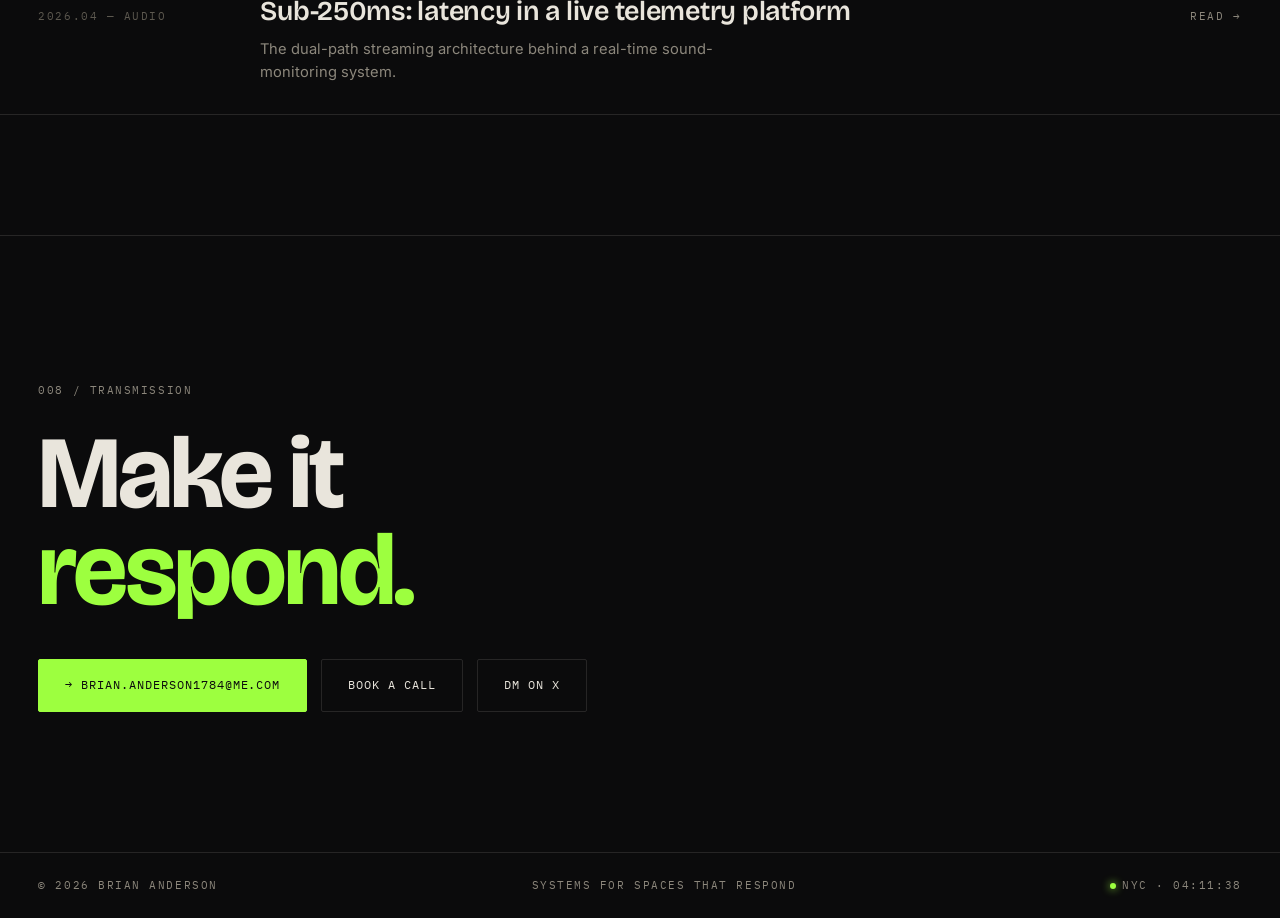
==== commit 4d118d62: "Add ambient music toggle (Shadows of the Samurai + Clean Windows)" ====
--- a/index.html
+++ b/index.html
@@ -53,6 +53,9 @@
 .dotlive{width:6px;height:6px;border-radius:50%;background:var(--signal);display:inline-block;margin-right:6px;box-shadow:0 0 8px var(--signal);animation:bl 1.6s infinite}
 @keyframes bl{0%,100%{opacity:1}50%{opacity:.3}}
 @media(max-width:780px){.statusbar .hideS{display:none}}
+#audio-btn{background:none;border:none;color:var(--mut);cursor:pointer;font-family:'IBM Plex Mono',monospace;font-size:11px;letter-spacing:.14em;text-transform:uppercase;padding:0;display:flex;align-items:center;gap:5px;transition:color .25s}
+#audio-btn:hover{color:var(--signal)}
+#audio-btn.playing{color:var(--signal)}
 
 .palette{position:fixed;right:max(20px,3vw);bottom:20px;z-index:60;display:flex;align-items:center;gap:9px;padding:9px 11px;border:1px solid var(--line);background:rgba(11,11,12,.62);backdrop-filter:blur(12px);border-radius:999px}
 .palette span{color:var(--mut);font-size:10px}
@@ -205,8 +208,9 @@
 
 <div class="statusbar mono">
   <div class="seg"><span><b style="color:var(--fg);font-weight:500">BRIAN ANDERSON</b></span><span class="hideS">AV SYSTEMS · REACTIVE EXPERIENCES</span><a href="#notes">FIELD NOTES</a></div>
-  <div class="seg"><span class="hideS">NEW YORK</span><span id="clock">--:--:--</span><span class="live"><span class="dotlive"></span>AVAILABLE</span></div>
+  <div class="seg"><span class="hideS">NEW YORK</span><span id="clock">--:--:--</span><span class="live"><span class="dotlive"></span>AVAILABLE</span><button id="audio-btn" type="button" aria-label="Play music">♪ <span id="audio-track">MUSIC</span></button></div>
 </div>
+<audio id="audio-el" preload="none"></audio>
 <div class="palette mono" aria-label="Choose signal color">
   <span>SIGNAL</span>
   <button type="button" data-accent="volt" class="active" style="--swatch:#9dff3f" aria-label="Volt green signal color"></button>
@@ -613,6 +617,25 @@
 
 document.querySelectorAll('[data-edit="cal"]').forEach(a=>a.setAttribute('href','https://cal.com/brian-anderson-4pmuol/30min'));
 document.querySelectorAll('[data-edit="x"]').forEach(a=>a.setAttribute('href','https://x.com/'));
+
+/* audio player */
+(function(){
+  var tracks=[
+    {src:'audio/shadows-of-the-samurai.mp3',label:'SHADOWS OF THE SAMURAI'},
+    {src:'audio/clean-windows.mp3',label:'CLEAN WINDOWS'}
+  ];
+  var idx=0;
+  var el=document.getElementById('audio-el');
+  var btn=document.getElementById('audio-btn');
+  var lbl=document.getElementById('audio-track');
+  function load(i){idx=i%tracks.length;el.src=tracks[idx].src;lbl.textContent=tracks[idx].label;}
+  load(0);
+  el.addEventListener('ended',function(){load(idx+1);el.play();});
+  btn.addEventListener('click',function(){
+    if(el.paused){el.play();btn.classList.add('playing');btn.setAttribute('aria-label','Pause music');}
+    else{el.pause();btn.classList.remove('playing');lbl.textContent=tracks[idx].label;btn.setAttribute('aria-label','Play music');}
+  });
+})();
 </script>
 </body>
 </html>
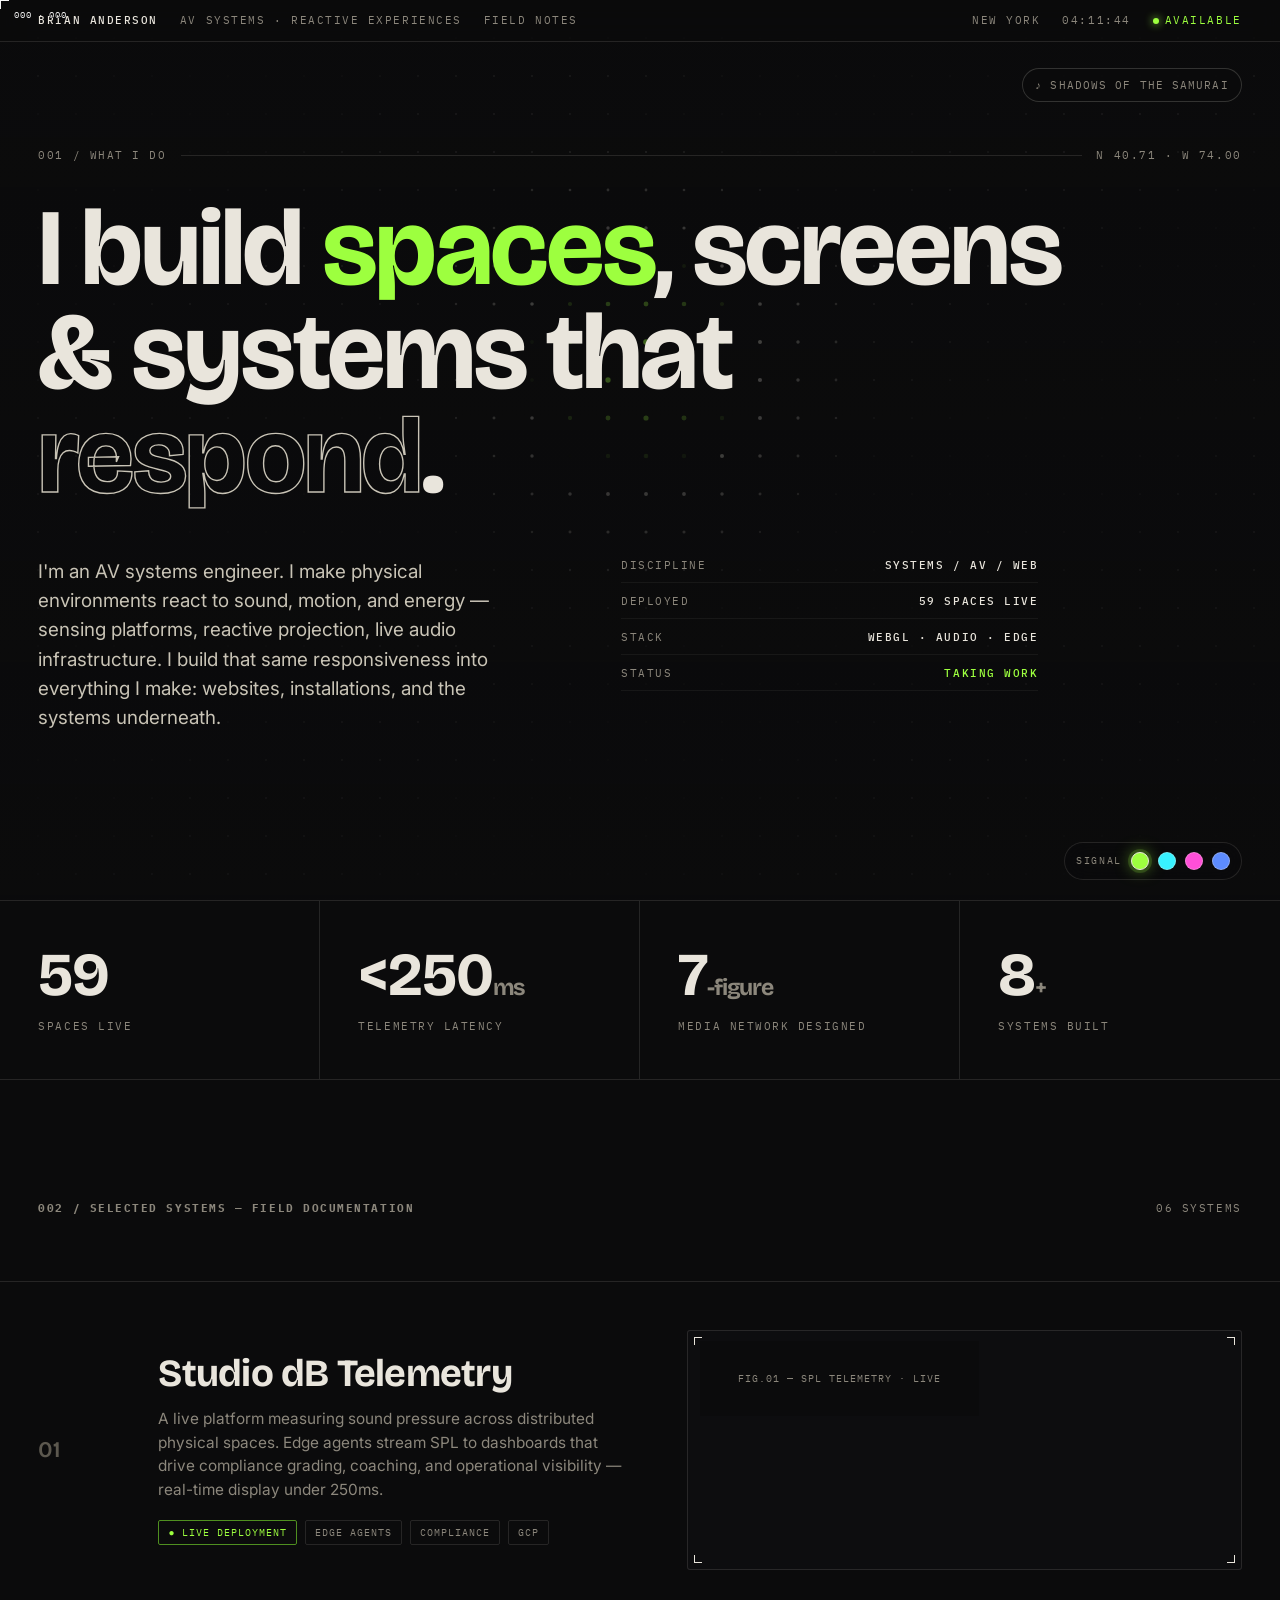
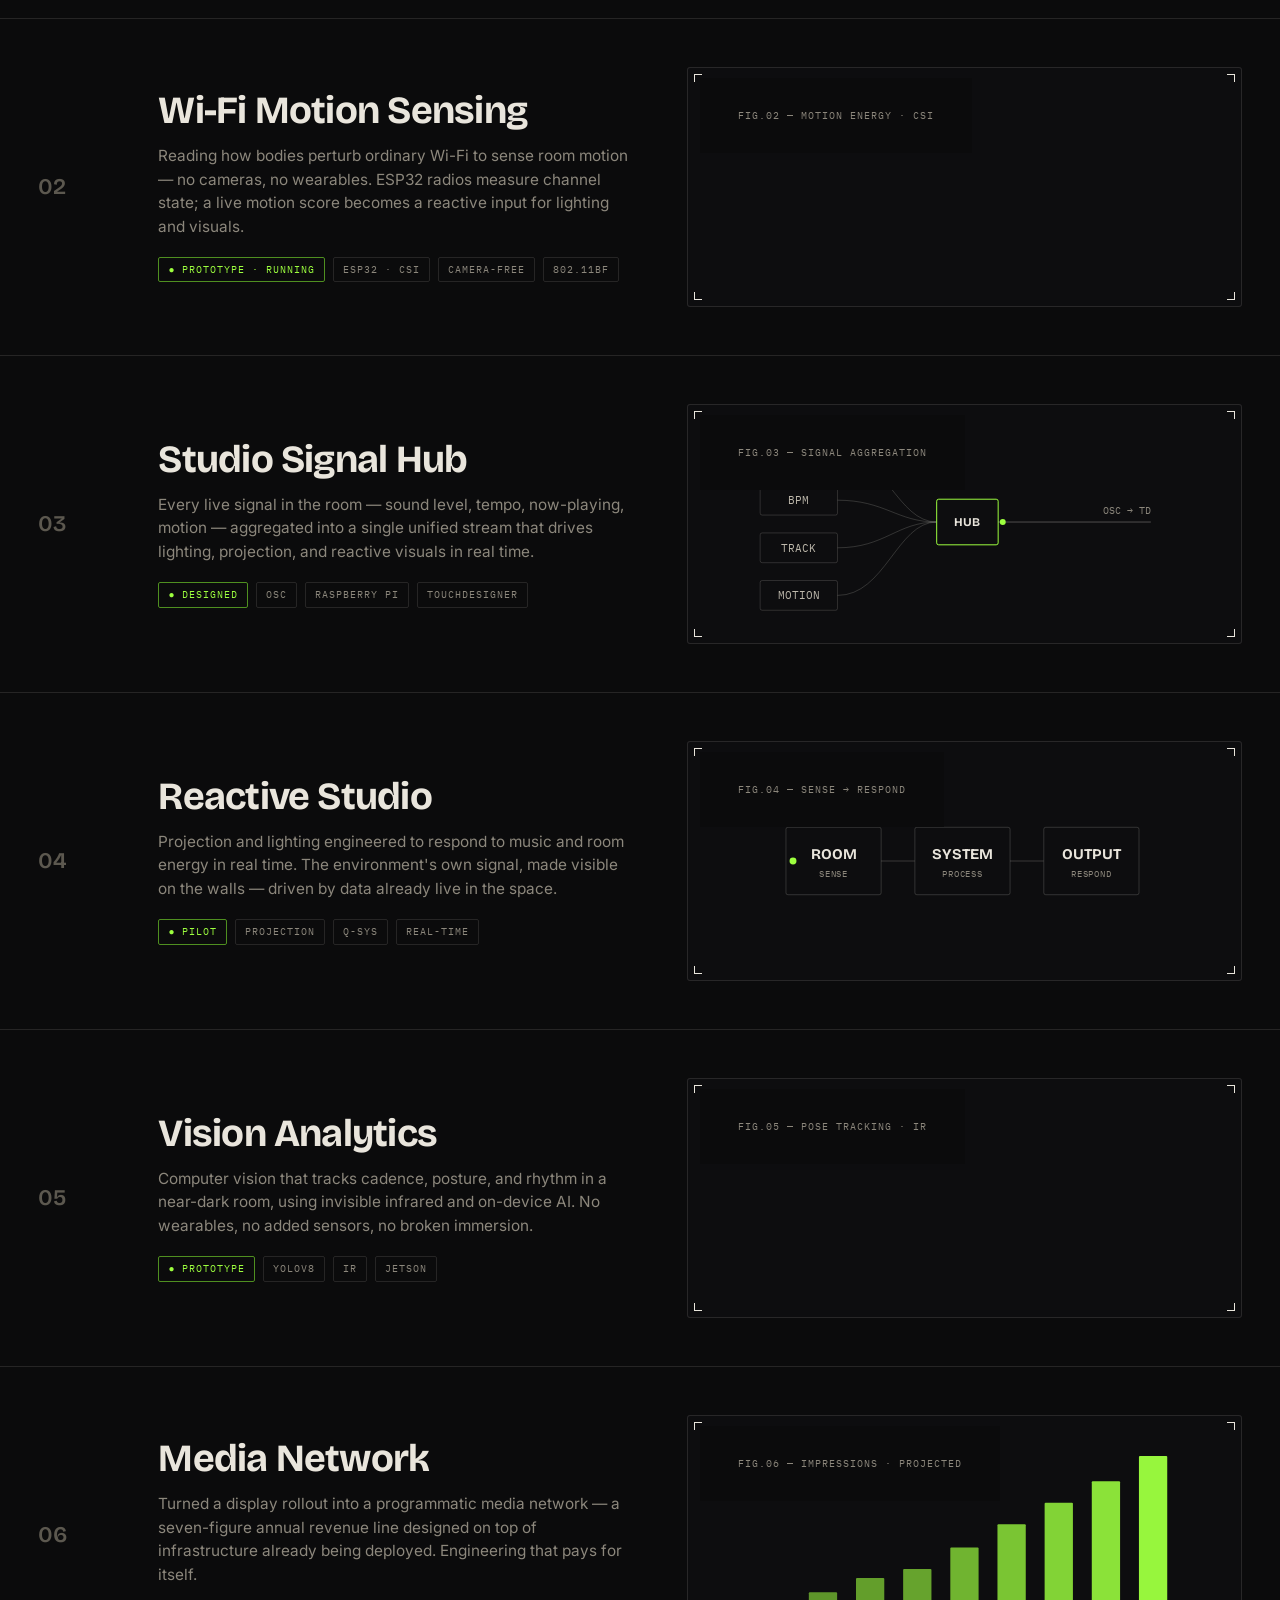
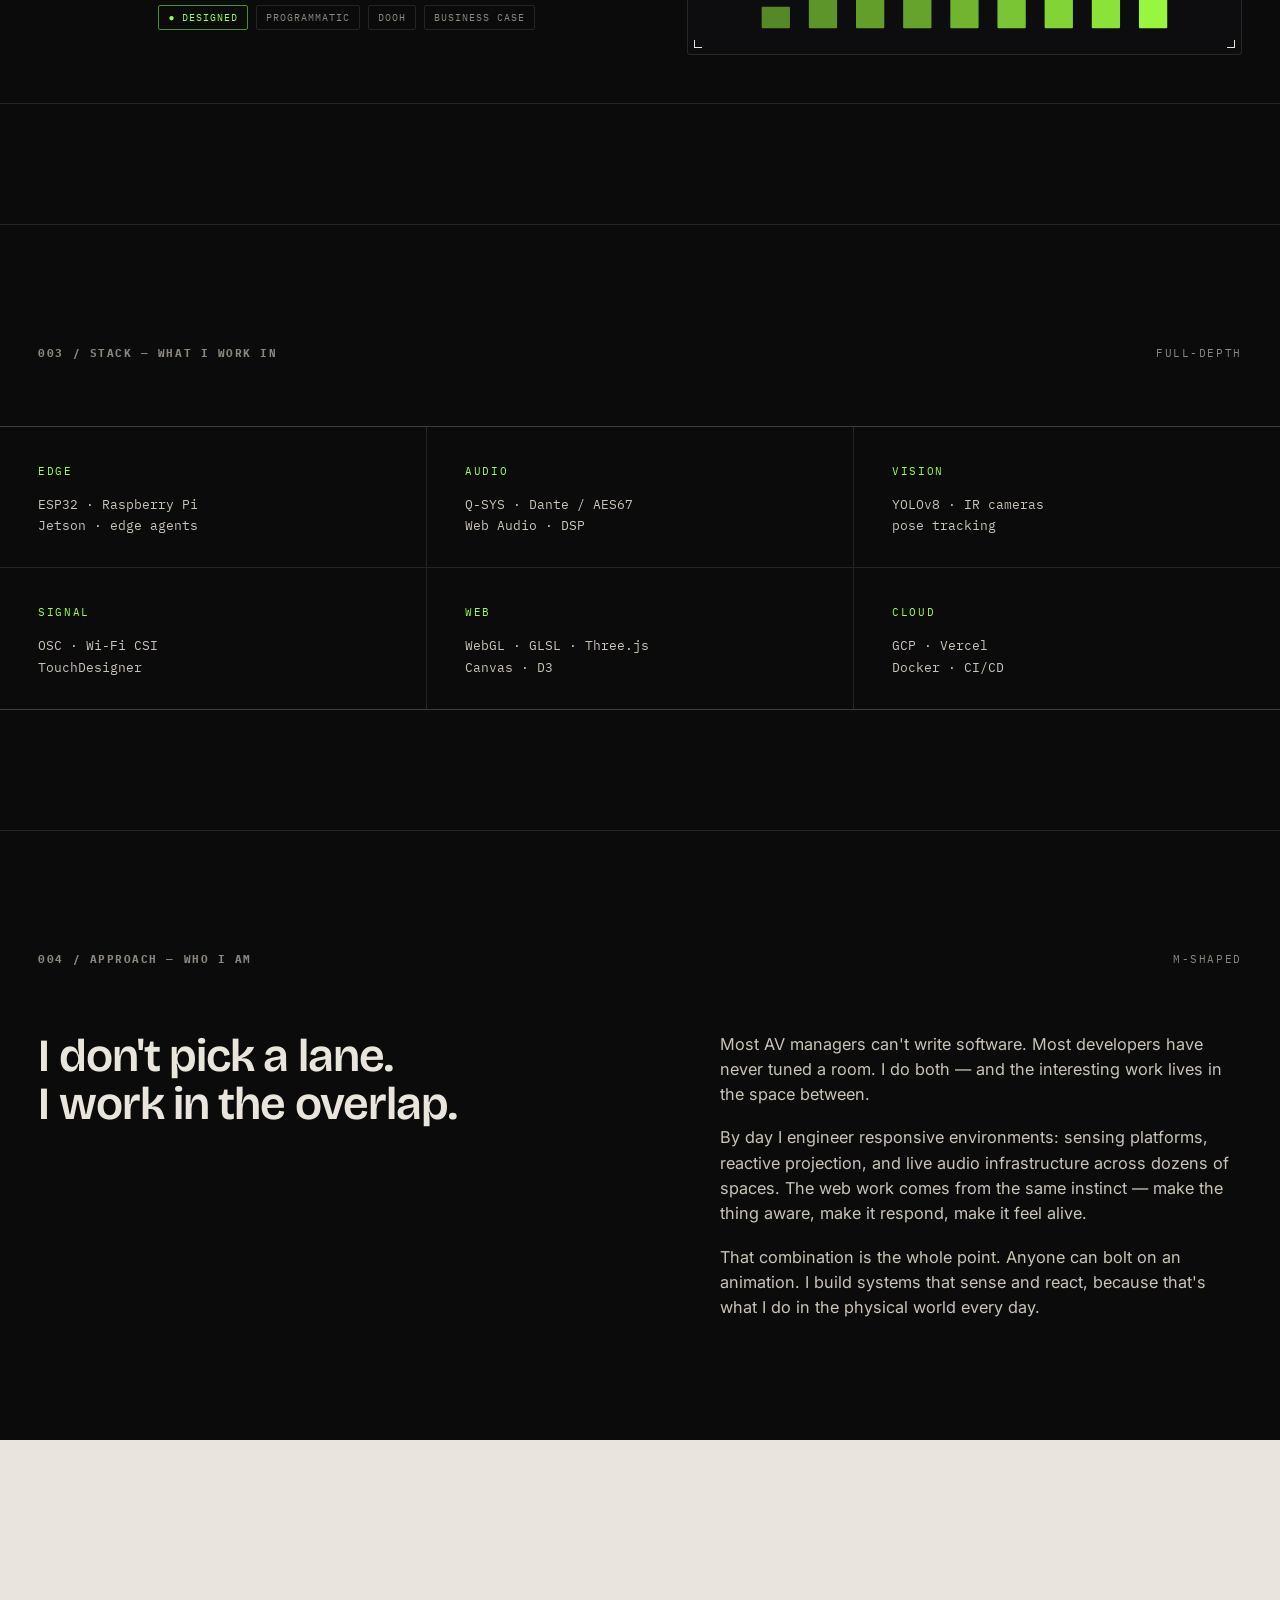
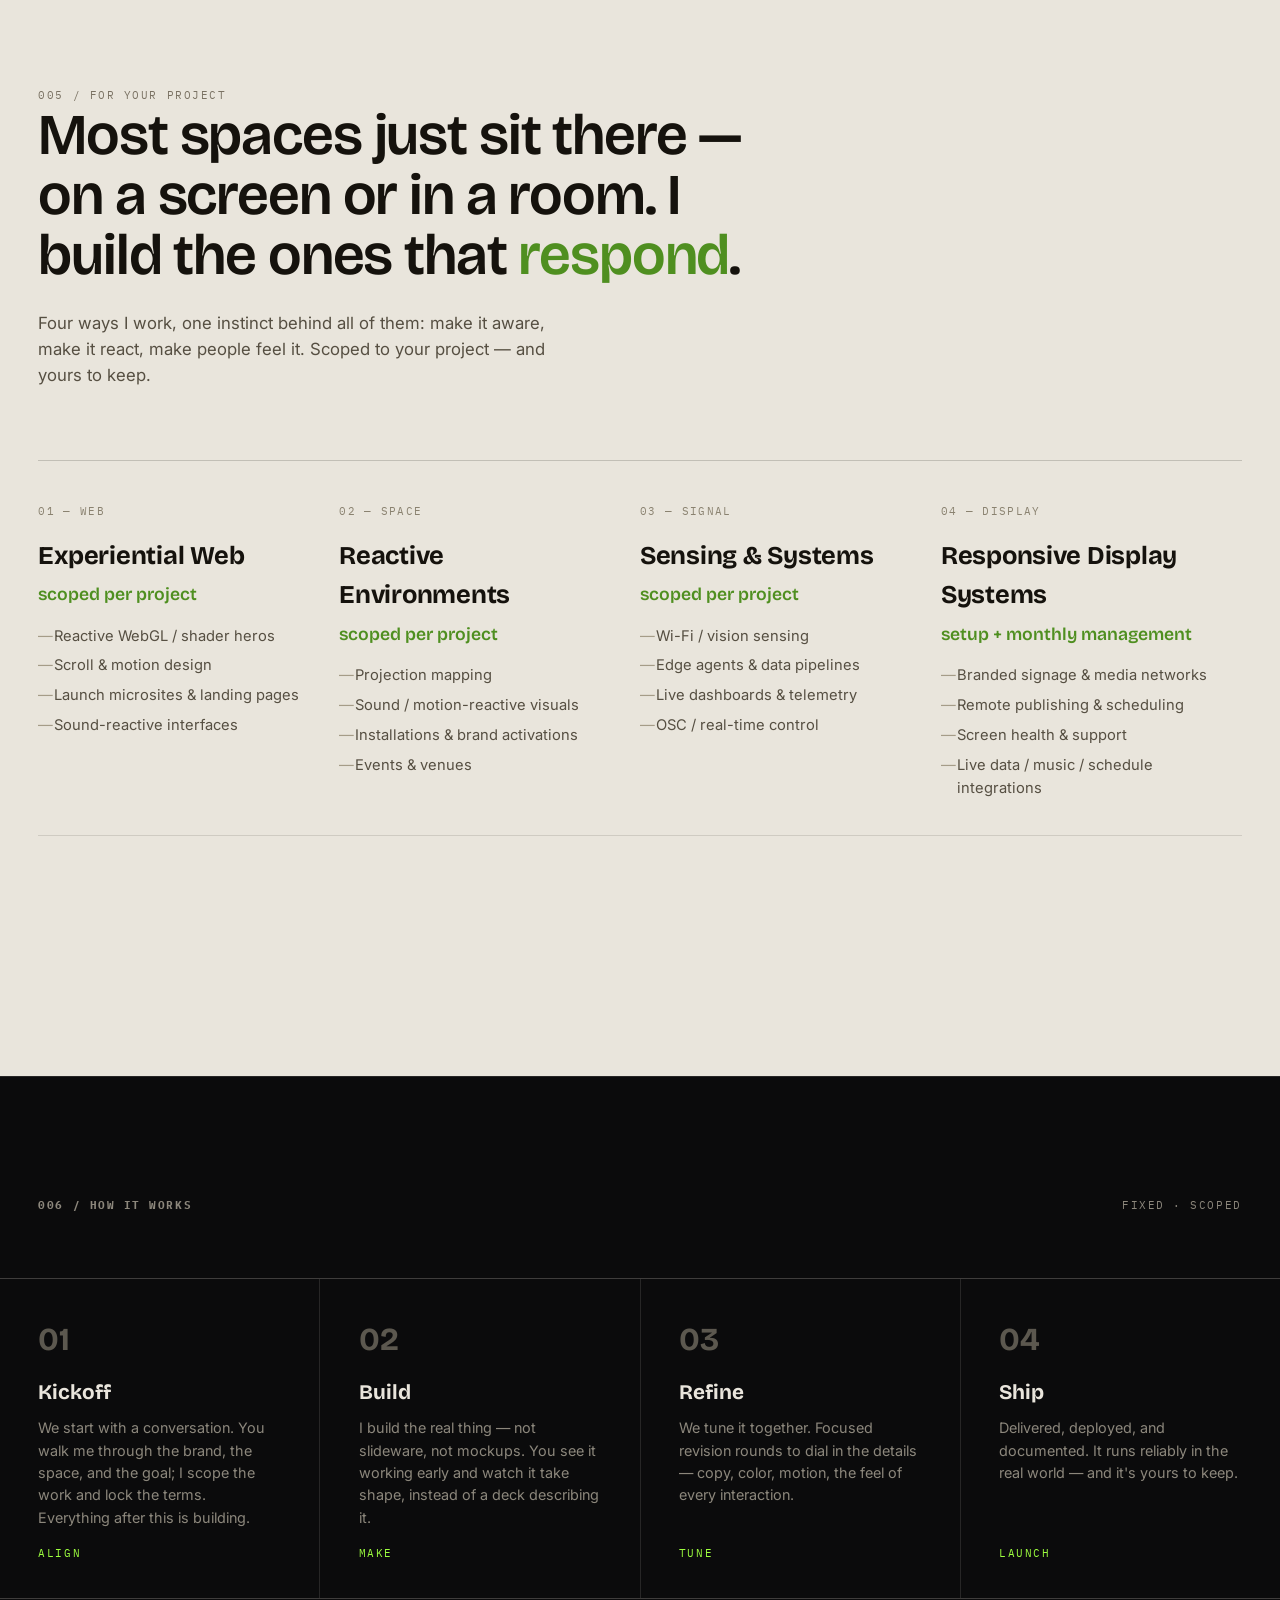
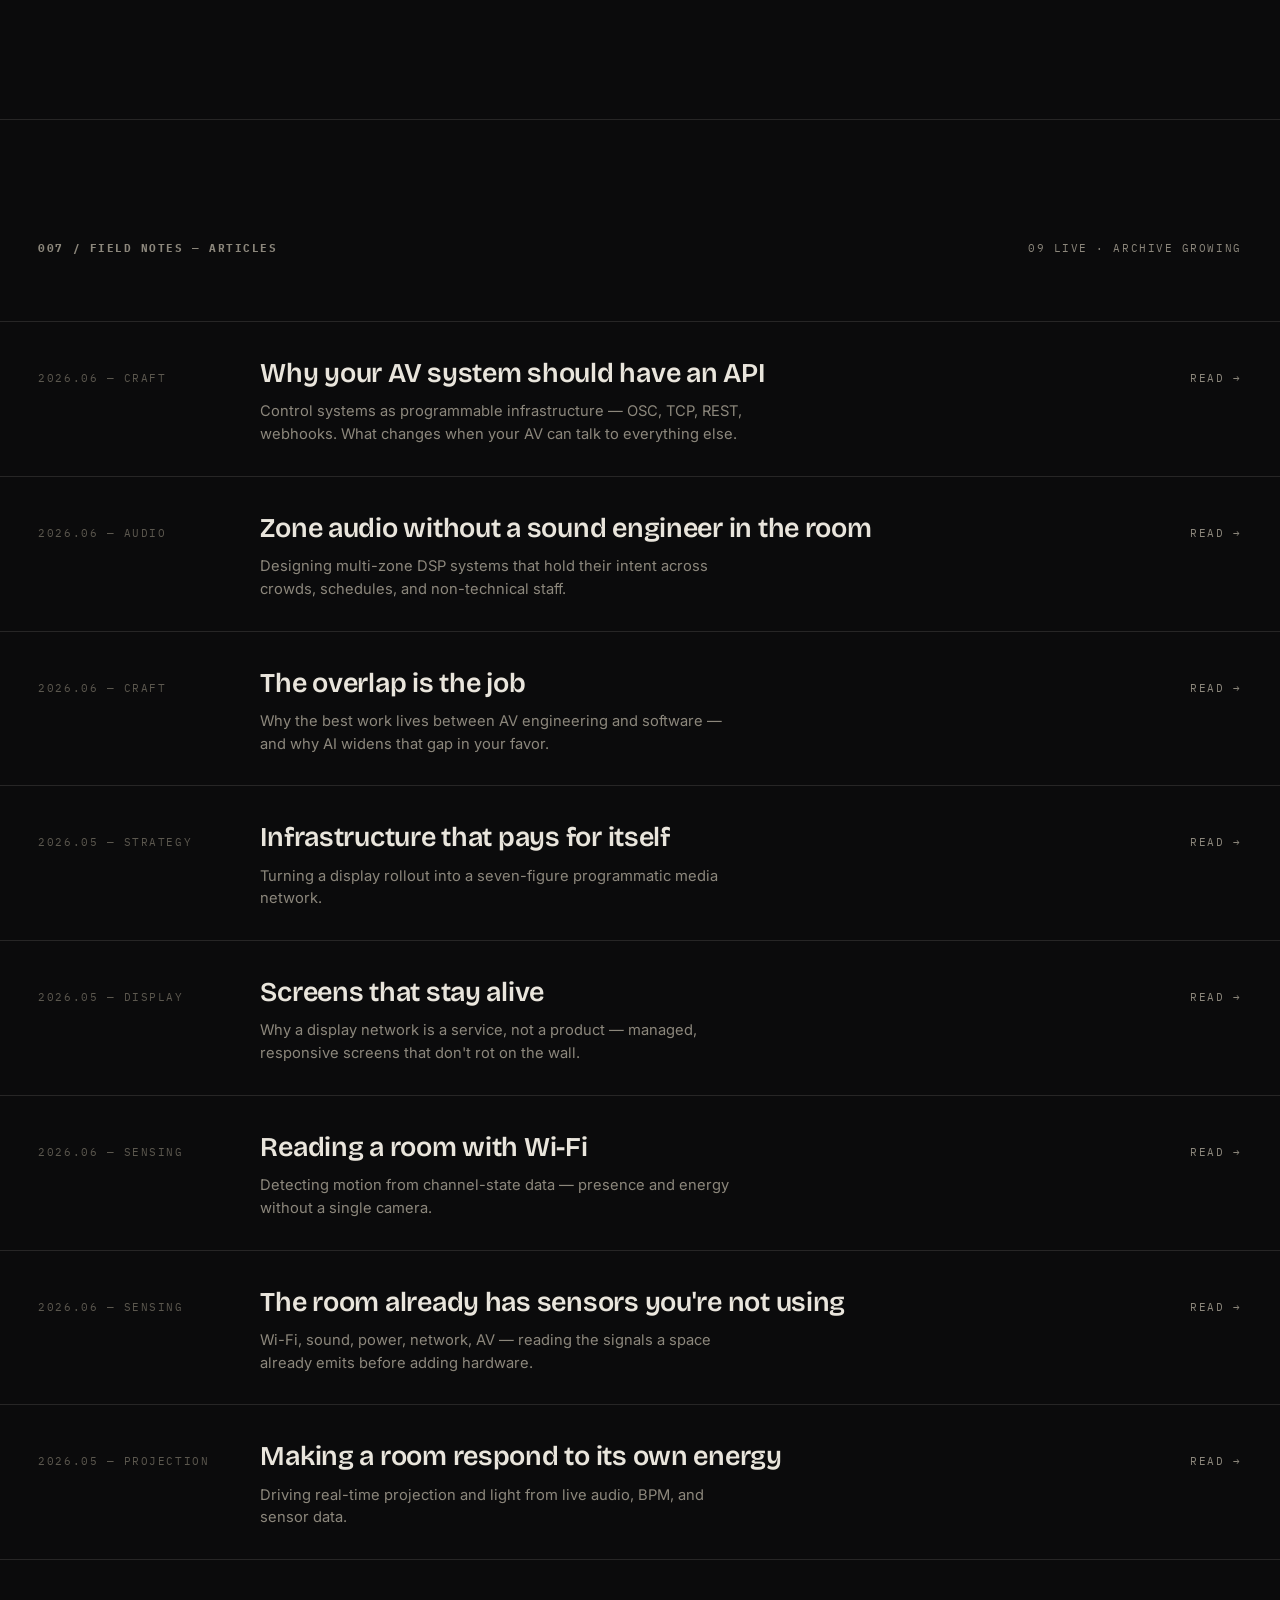
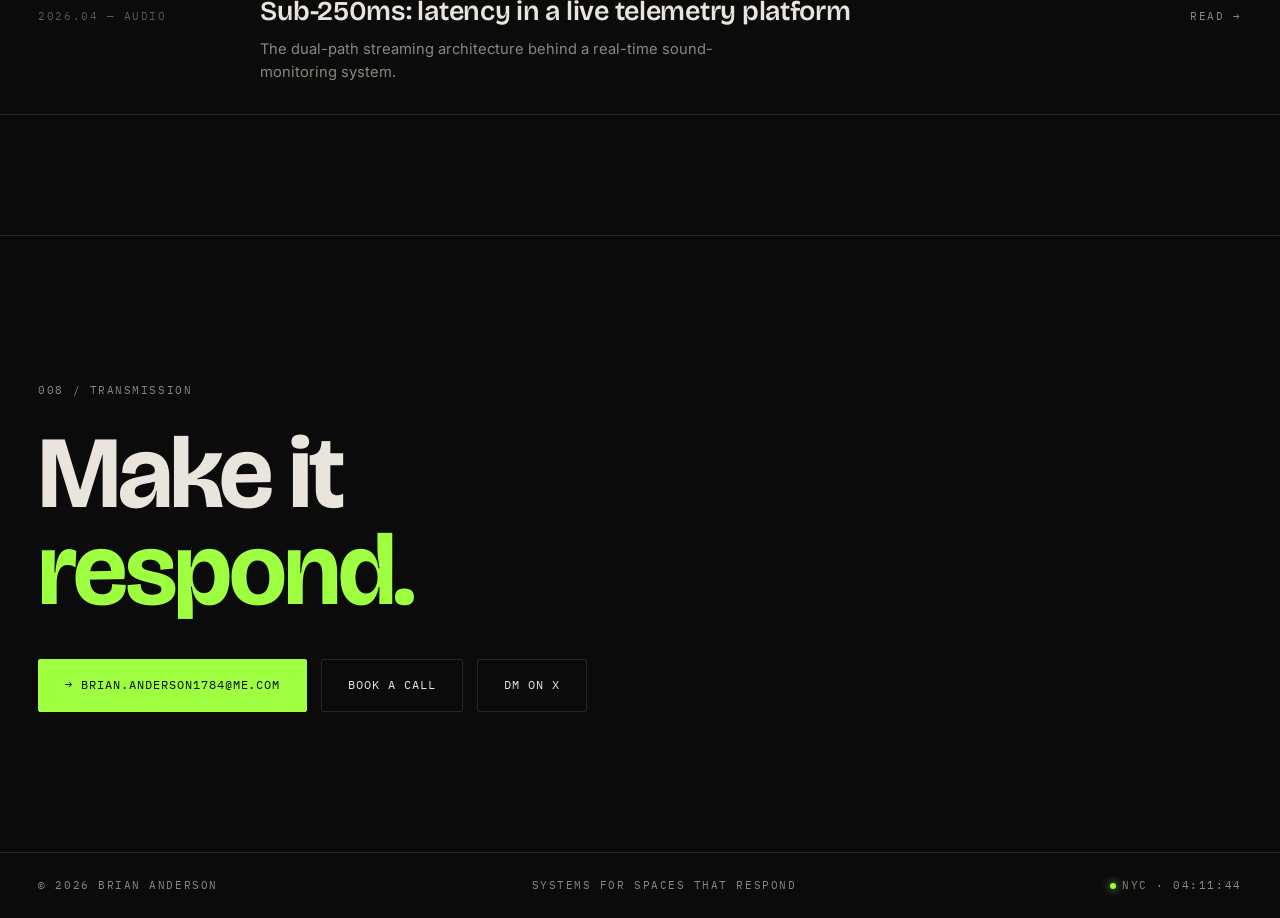
==== commit 02bd79d9: "feat: preserve music across internal navigation" ====
--- a/index.html
+++ b/index.html
@@ -16,6 +16,8 @@
 <link rel="preconnect" href="https://fonts.googleapis.com" />
 <link rel="preconnect" href="https://fonts.gstatic.com" crossorigin />
 <link href="https://fonts.googleapis.com/css2?family=Bricolage+Grotesque:opsz,wght@12..96,400;12..96,600;12..96,700;12..96,800&family=IBM+Plex+Mono:wght@400;500&family=Inter:wght@400;500&display=swap" rel="stylesheet" />
+<link rel="stylesheet" href="/assets/persistent-audio.css" />
+<script type="module" src="/assets/persistent-navigation.mjs"></script>
 <style>
 :root{
   --ink:#0b0b0c; --panel:#101012; --paper:#e9e5dc; --bone:#c9c4b6;
@@ -53,9 +55,6 @@
 .dotlive{width:6px;height:6px;border-radius:50%;background:var(--signal);display:inline-block;margin-right:6px;box-shadow:0 0 8px var(--signal);animation:bl 1.6s infinite}
 @keyframes bl{0%,100%{opacity:1}50%{opacity:.3}}
 @media(max-width:780px){.statusbar .hideS{display:none}}
-#audio-btn{background:none;border:none;color:var(--mut);cursor:pointer;font-family:'IBM Plex Mono',monospace;font-size:11px;letter-spacing:.14em;text-transform:uppercase;padding:0;display:flex;align-items:center;gap:5px;transition:color .25s}
-#audio-btn:hover{color:var(--signal)}
-#audio-btn.playing{color:var(--signal)}
 
 .palette{position:fixed;right:max(20px,3vw);bottom:20px;z-index:60;display:flex;align-items:center;gap:9px;padding:9px 11px;border:1px solid var(--line);background:rgba(11,11,12,.62);backdrop-filter:blur(12px);border-radius:999px}
 .palette span{color:var(--mut);font-size:10px}
@@ -208,9 +207,8 @@
 
 <div class="statusbar mono">
   <div class="seg"><span><b style="color:var(--fg);font-weight:500">BRIAN ANDERSON</b></span><span class="hideS">AV SYSTEMS · REACTIVE EXPERIENCES</span><a href="#notes">FIELD NOTES</a></div>
-  <div class="seg"><span class="hideS">NEW YORK</span><span id="clock">--:--:--</span><span class="live"><span class="dotlive"></span>AVAILABLE</span><button id="audio-btn" type="button" aria-label="Play music">♪ <span id="audio-track">MUSIC</span></button></div>
+  <div class="seg"><span class="hideS">NEW YORK</span><span id="clock">--:--:--</span><span class="live"><span class="dotlive"></span>AVAILABLE</span></div>
 </div>
-<audio id="audio-el" preload="none"></audio>
 <div class="palette mono" aria-label="Choose signal color">
   <span>SIGNAL</span>
   <button type="button" data-accent="volt" class="active" style="--swatch:#9dff3f" aria-label="Volt green signal color"></button>
@@ -617,25 +615,6 @@
 
 document.querySelectorAll('[data-edit="cal"]').forEach(a=>a.setAttribute('href','https://cal.com/brian-anderson-4pmuol/30min'));
 document.querySelectorAll('[data-edit="x"]').forEach(a=>a.setAttribute('href','https://x.com/'));
-
-/* audio player */
-(function(){
-  var tracks=[
-    {src:'audio/shadows-of-the-samurai.mp3',label:'SHADOWS OF THE SAMURAI'},
-    {src:'audio/clean-windows.mp3',label:'CLEAN WINDOWS'}
-  ];
-  var idx=0;
-  var el=document.getElementById('audio-el');
-  var btn=document.getElementById('audio-btn');
-  var lbl=document.getElementById('audio-track');
-  function load(i){idx=i%tracks.length;el.src=tracks[idx].src;lbl.textContent=tracks[idx].label;}
-  load(0);
-  el.addEventListener('ended',function(){load(idx+1);el.play();});
-  btn.addEventListener('click',function(){
-    if(el.paused){el.play();btn.classList.add('playing');btn.setAttribute('aria-label','Pause music');}
-    else{el.pause();btn.classList.remove('playing');lbl.textContent=tracks[idx].label;btn.setAttribute('aria-label','Play music');}
-  });
-})();
 </script>
 </body>
 </html>
--- a/assets/persistent-audio.css
+++ b/assets/persistent-audio.css
@@ -0,0 +1,57 @@
+#persistent-audio-host {
+  position: fixed;
+  z-index: 100;
+  right: max(20px, 3vw);
+  top: 68px;
+}
+
+.persistent-audio__button {
+  display: inline-flex;
+  align-items: center;
+  gap: 8px;
+  border: 1px solid rgba(233, 229, 220, .18);
+  border-radius: 999px;
+  padding: 9px 12px;
+  background: rgba(11, 11, 12, .76);
+  backdrop-filter: blur(12px);
+  color: #8c877c;
+  cursor: pointer;
+  font: 11px 'IBM Plex Mono', monospace;
+  letter-spacing: .1em;
+  text-transform: uppercase;
+}
+
+.persistent-audio__button:hover,
+.persistent-audio__button:focus-visible {
+  border-color: var(--signal, #9dff3f);
+  color: var(--signal, #9dff3f);
+  outline: none;
+}
+
+.persistent-audio__button[data-playing="true"] {
+  color: var(--signal, #9dff3f);
+}
+
+#route-root {
+  transition: opacity .18s ease, transform .18s ease;
+}
+
+#route-root[data-loading="true"] {
+  opacity: 0;
+  transform: translateY(8px);
+}
+
+@media (max-width: 640px) {
+  #persistent-audio-host {
+    right: 16px;
+    top: 56px;
+  }
+
+  .persistent-audio__track {
+    display: none;
+  }
+}
+
+@media (prefers-reduced-motion: reduce) {
+  #route-root { transition: none; }
+}
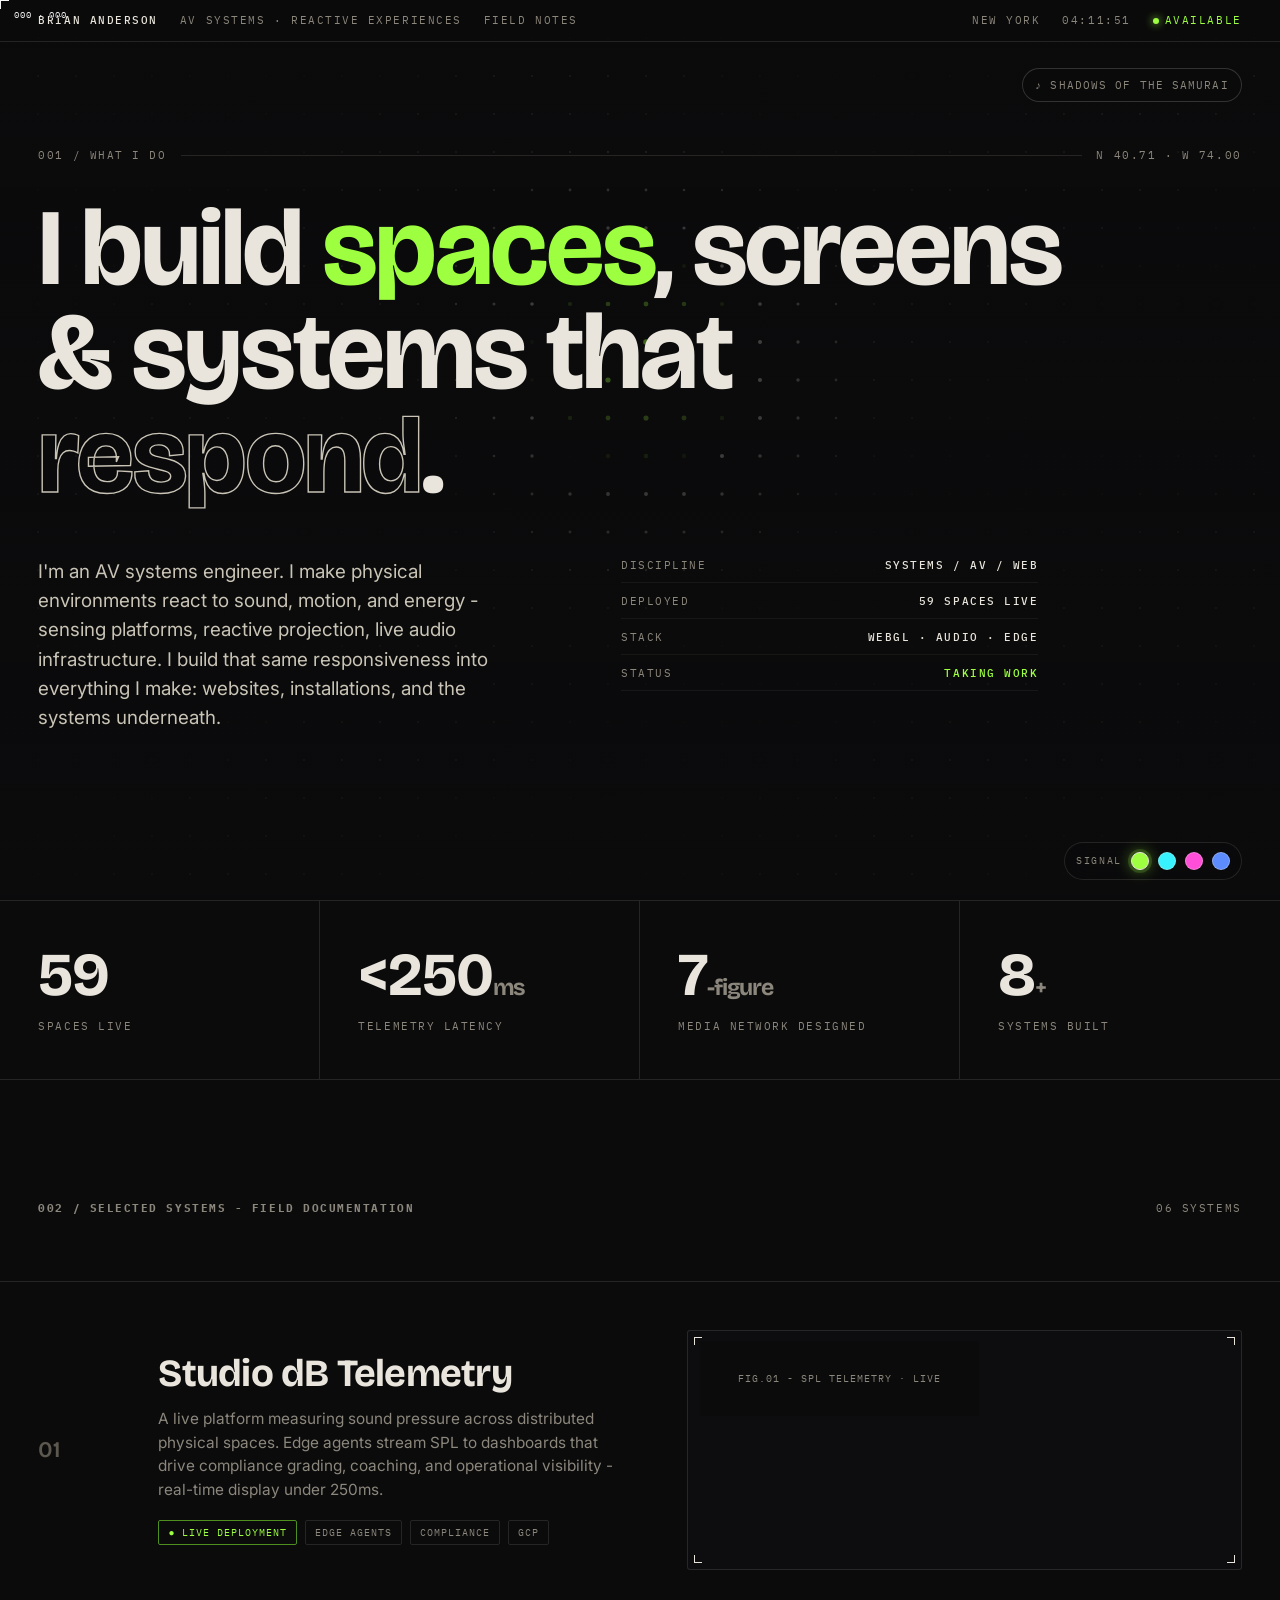
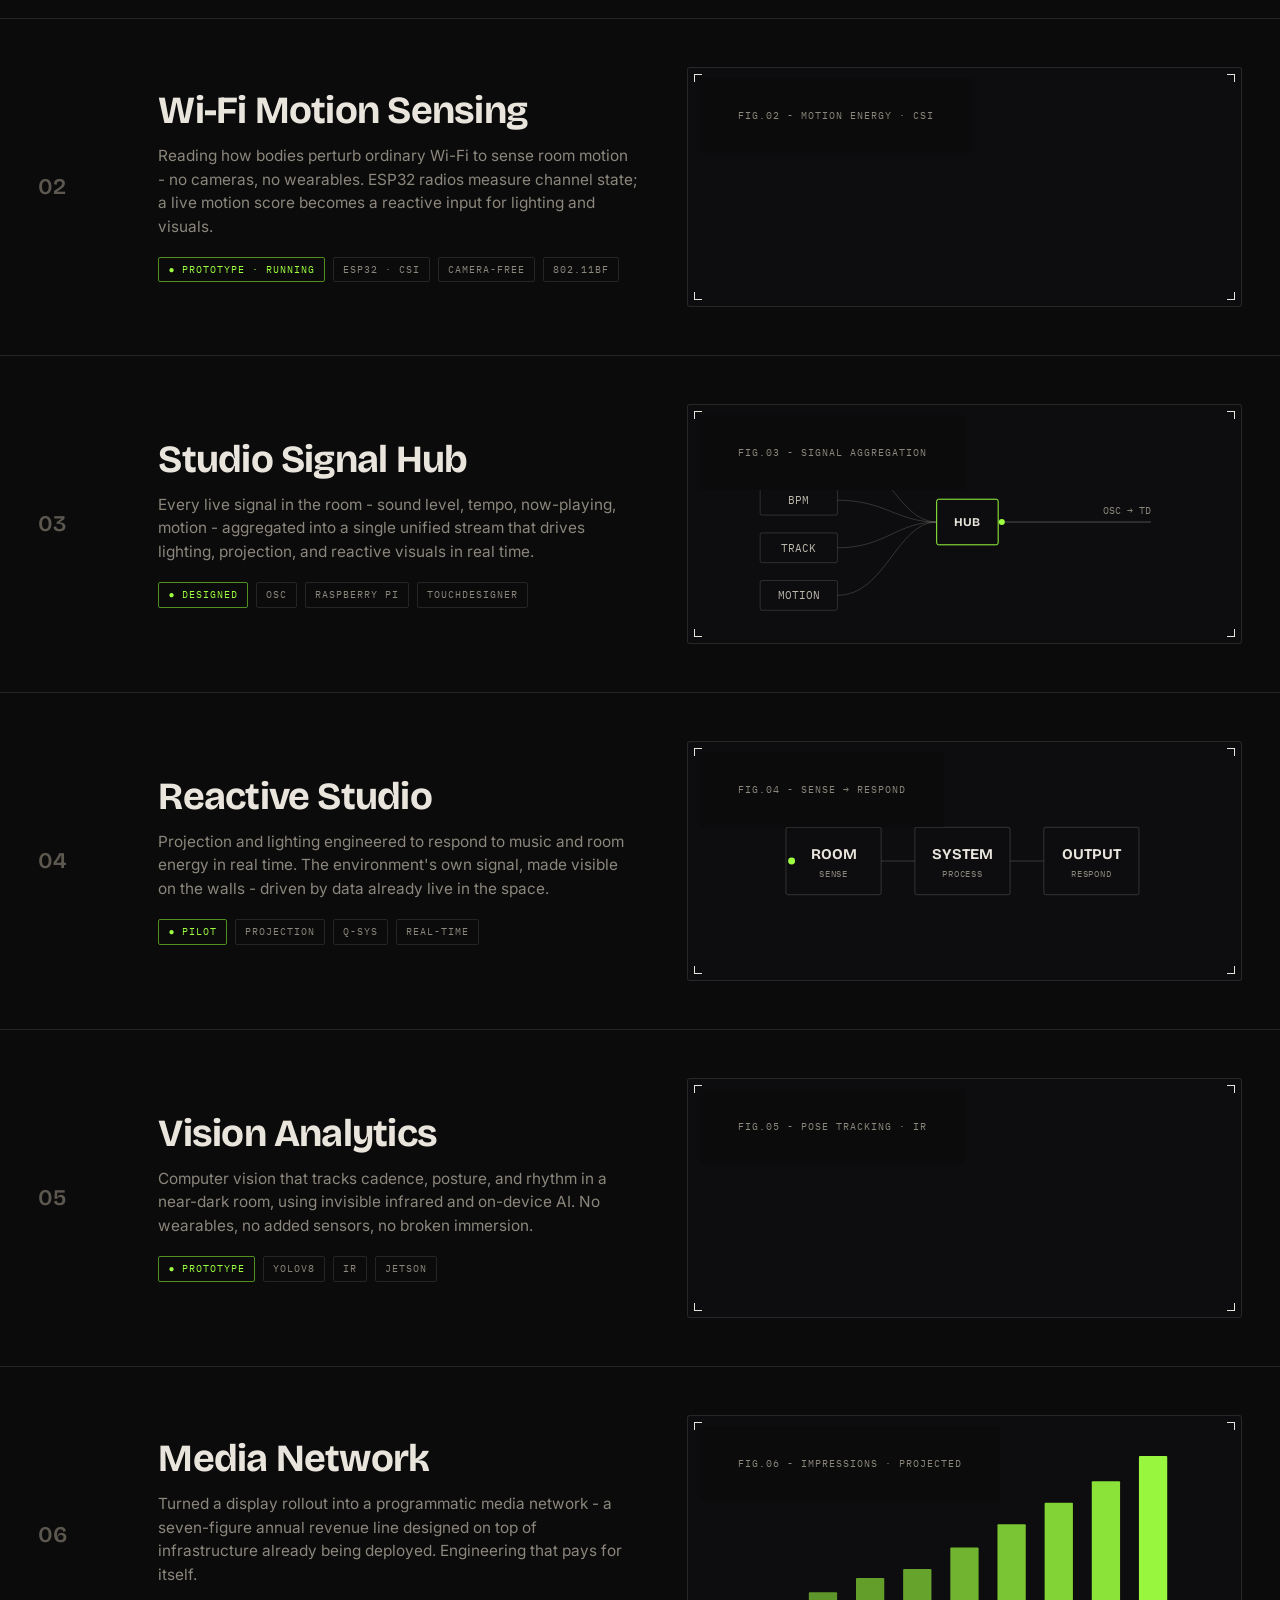
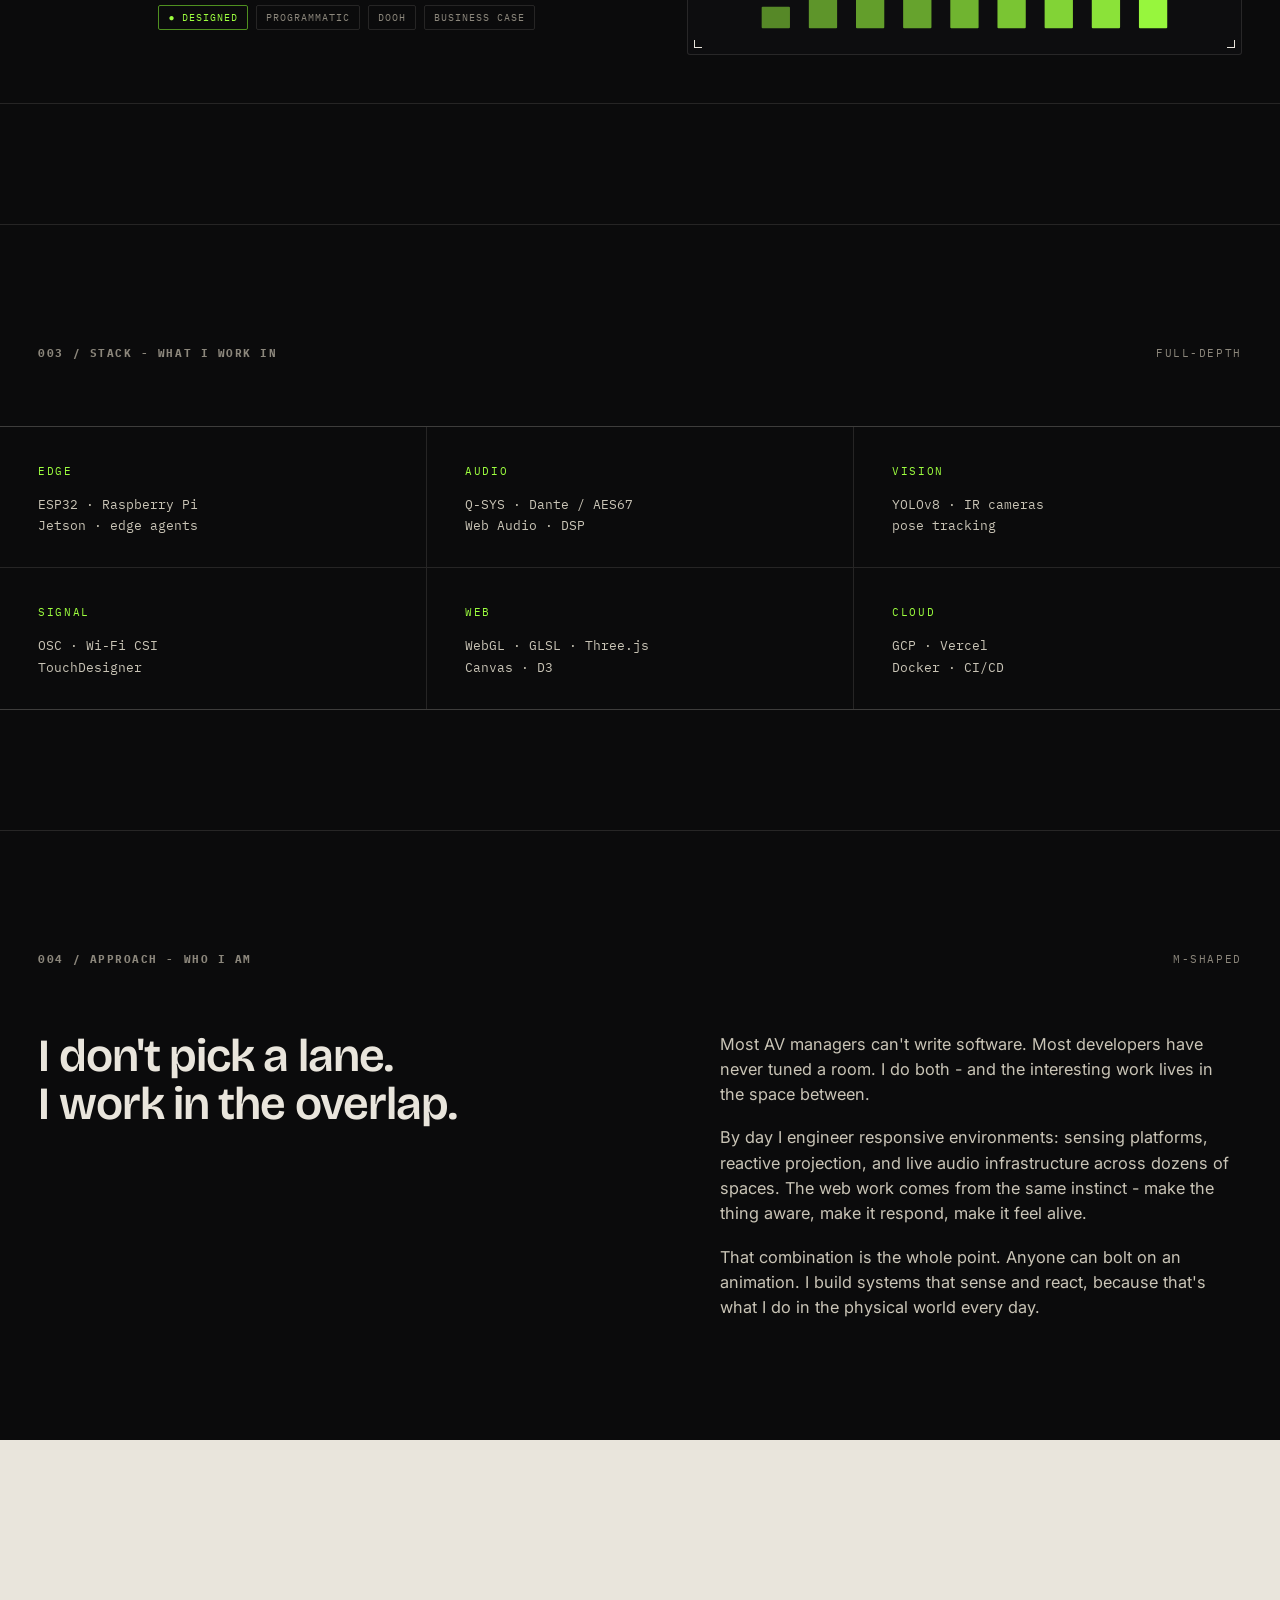
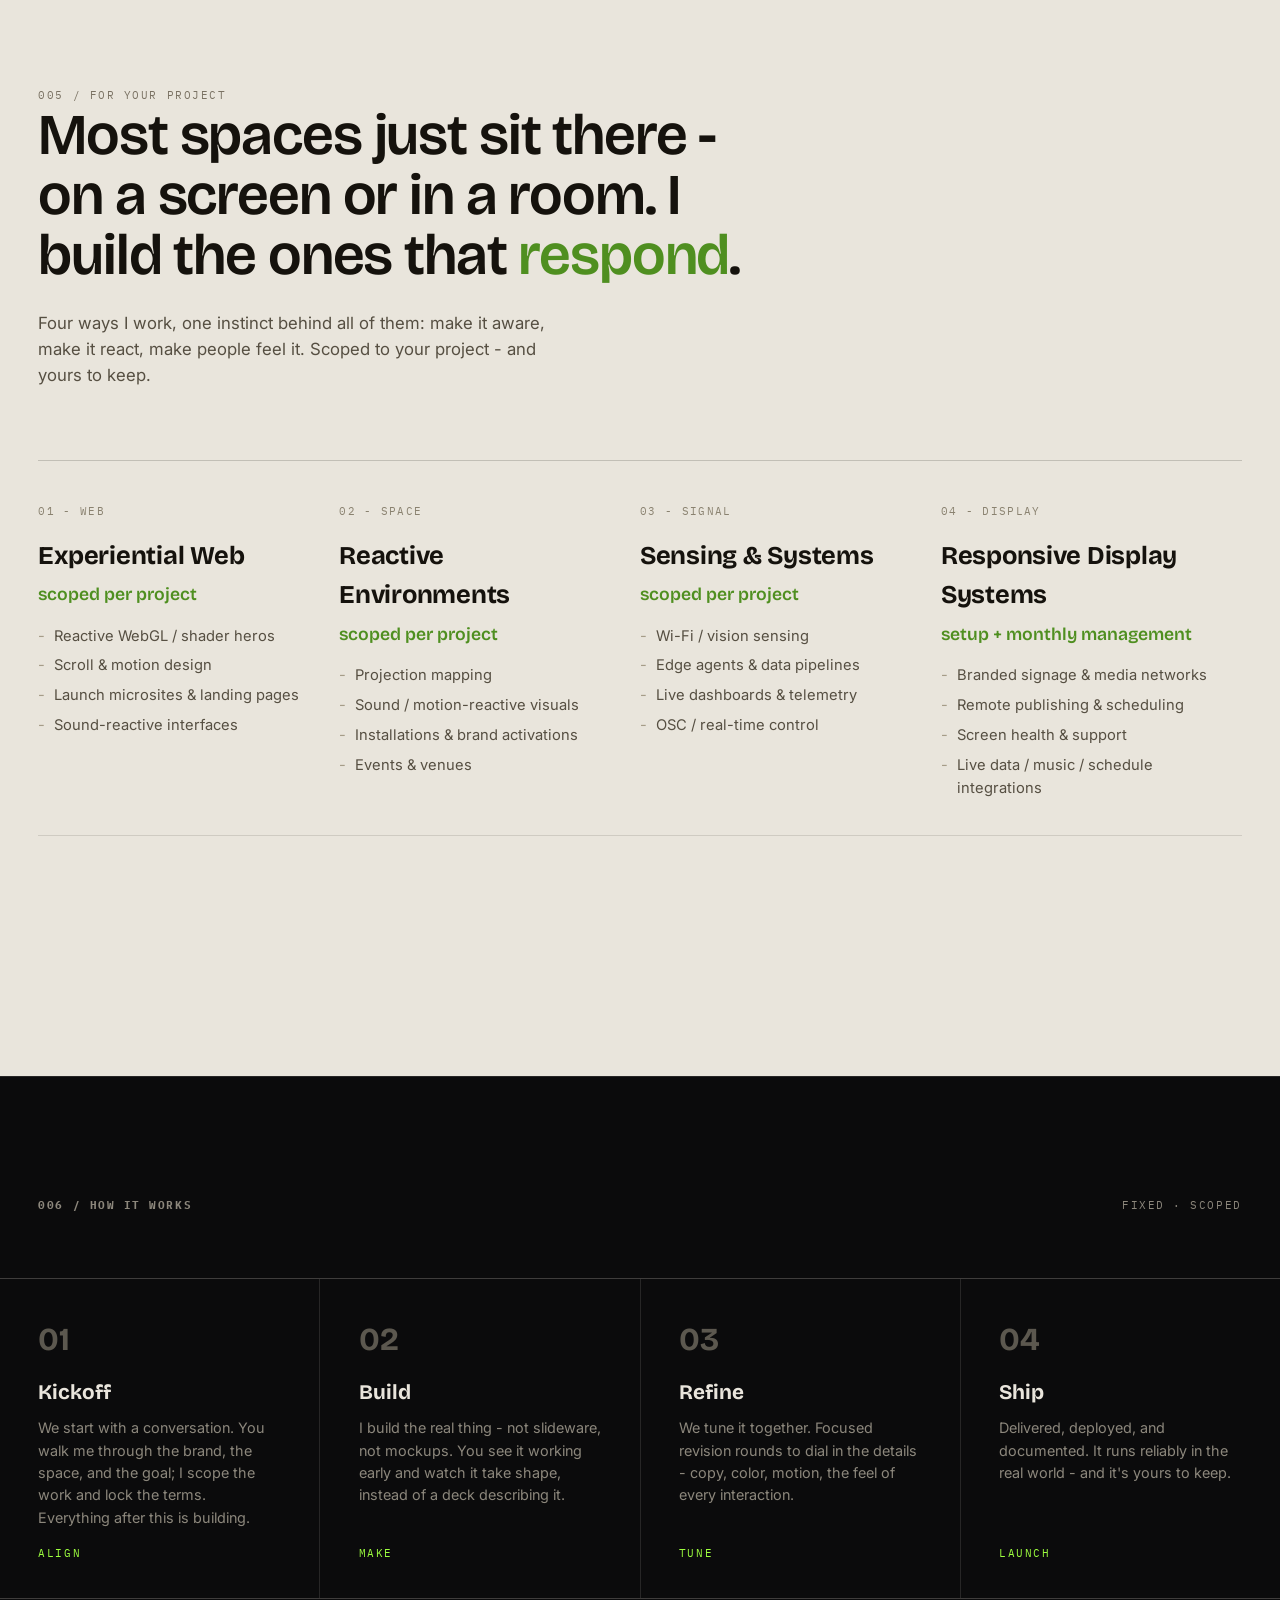
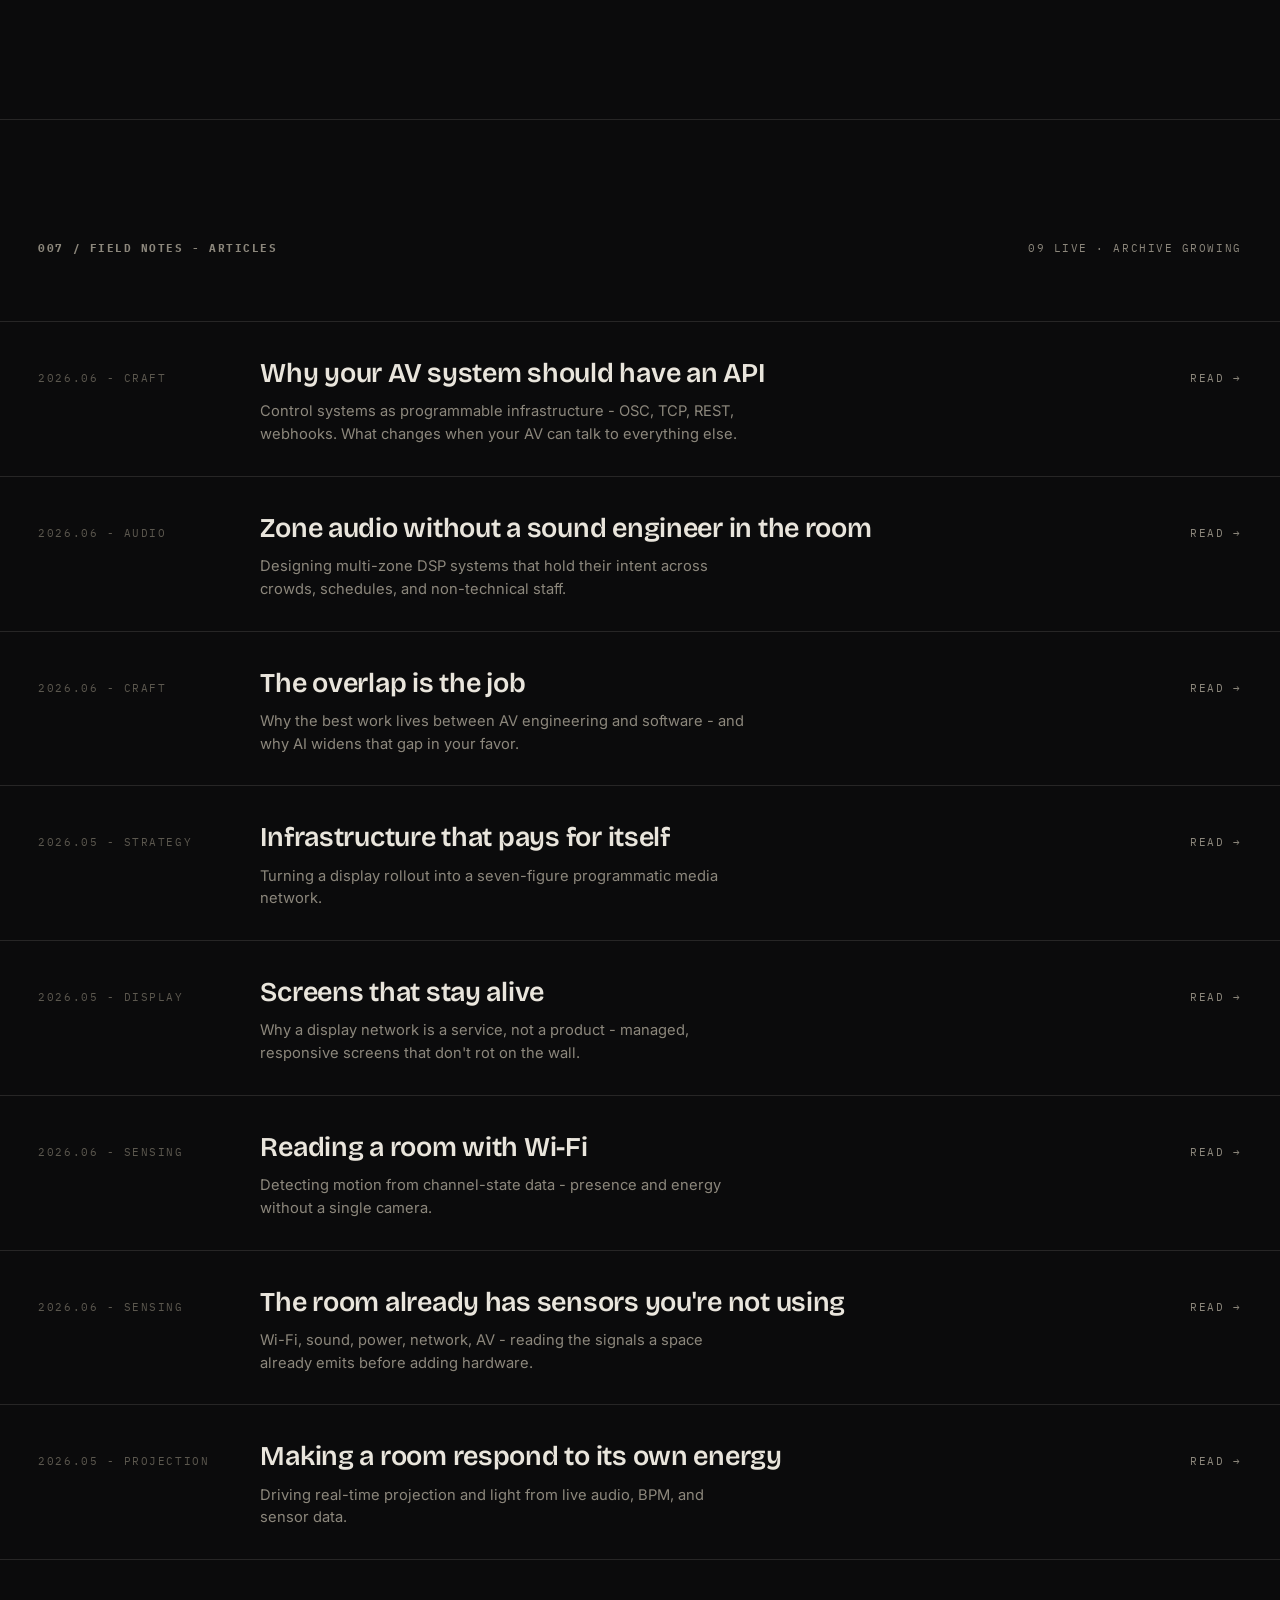
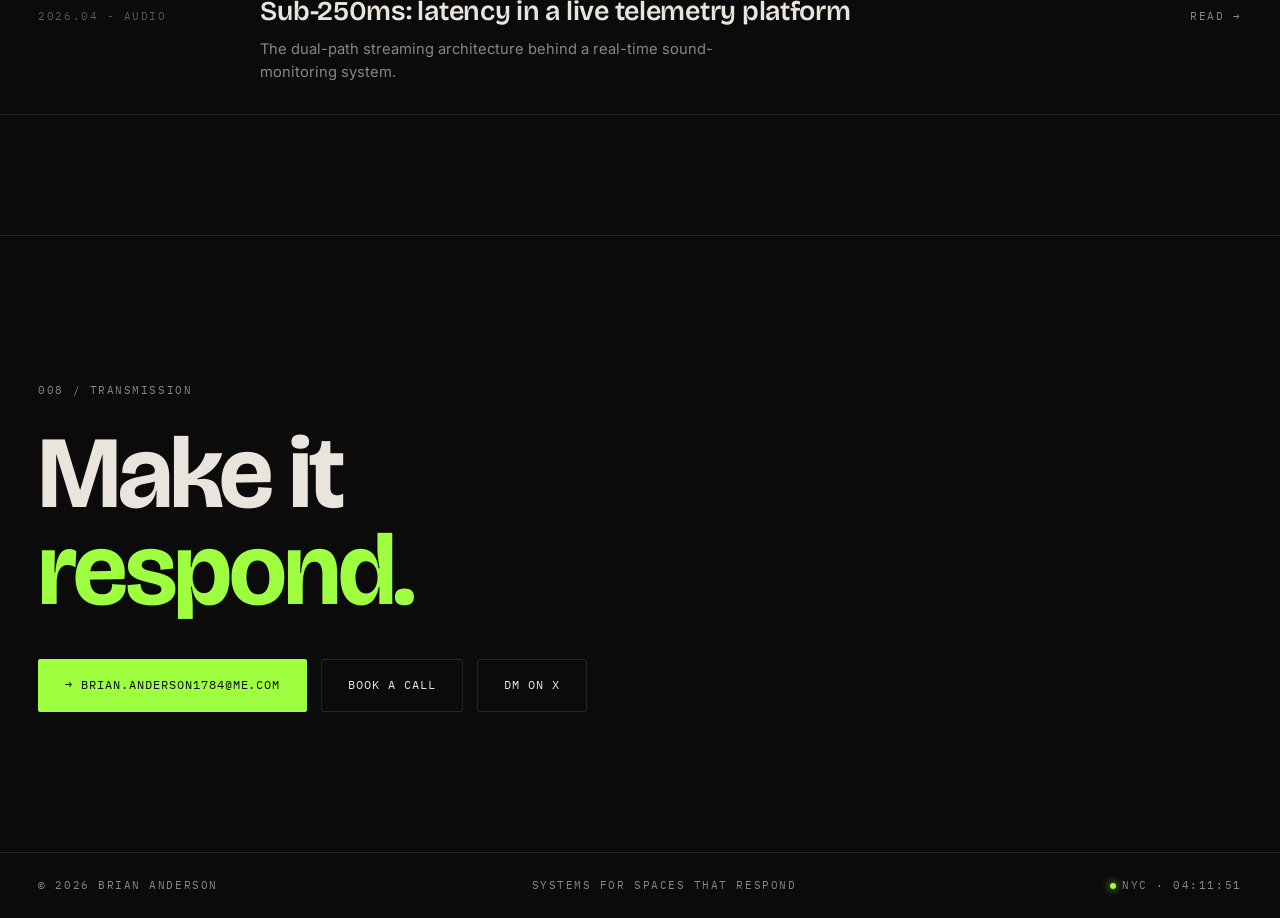
==== commit 6b71f0b1: "style: remove em dashes from public copy" ====
--- a/index.html
+++ b/index.html
@@ -3,15 +3,15 @@
 <head>
 <meta charset="UTF-8" />
 <meta name="viewport" content="width=device-width, initial-scale=1.0" />
-<title>Brian Anderson — Systems for spaces that respond</title>
-<meta name="description" content="AV systems engineer building physical spaces that sense and respond — and the same responsiveness for the web." />
+<title>Brian Anderson - Systems for spaces that respond</title>
+<meta name="description" content="AV systems engineer building physical spaces that sense and respond - and the same responsiveness for the web." />
 <link rel="canonical" href="https://experientialportfolio.vercel.app/" />
 <meta property="og:type" content="website" />
-<meta property="og:title" content="Brian Anderson — Systems for spaces that respond" />
+<meta property="og:title" content="Brian Anderson - Systems for spaces that respond" />
 <meta property="og:description" content="AV systems engineer building reactive environments, sensing systems, and experiential web. Spaces that sense and respond." />
 <meta property="og:image" content="https://experientialportfolio.vercel.app/share.png" />
 <meta name="twitter:card" content="summary_large_image" />
-<meta name="twitter:title" content="Brian Anderson — Systems for spaces that respond" />
+<meta name="twitter:title" content="Brian Anderson - Systems for spaces that respond" />
 <meta name="twitter:description" content="Reactive environments, sensing systems, and experiential web." />
 <link rel="preconnect" href="https://fonts.googleapis.com" />
 <link rel="preconnect" href="https://fonts.gstatic.com" crossorigin />
@@ -129,7 +129,7 @@
 .svc .pr{font-family:'Bricolage Grotesque';font-size:1.1rem;color:var(--signal-dim);font-weight:600;margin-bottom:16px}
 .svc ul{list-style:none;display:flex;flex-direction:column;gap:7px}
 .svc li{color:#564f42;font-size:.92rem;padding-left:16px;position:relative}
-.svc li::before{content:'—';position:absolute;left:0;color:#a59c88}
+.svc li::before{content:'-';position:absolute;left:0;color:#a59c88}
 
 .contact{padding:140px max(24px,3vw)}
 .contact h2{font-family:'Bricolage Grotesque';font-weight:700;font-size:clamp(2.4rem,8vw,7rem);letter-spacing:-.03em;line-height:.95;margin-bottom:40px}
@@ -223,7 +223,7 @@
     <div class="idx mono"><span>001 / WHAT I DO</span><span class="rule"></span><span>N 40.71 · W 74.00</span></div>
     <h1 class="disp">I build <span class="sig">spaces</span>, screens<br>&amp; systems that <span class="out">respond</span>.</h1>
     <div class="meta">
-      <p>I'm an AV systems engineer. I make physical environments react to sound, motion, and energy — sensing platforms, reactive projection, live audio infrastructure. I build that same responsiveness into everything I make: websites, installations, and the systems underneath.</p>
+      <p>I'm an AV systems engineer. I make physical environments react to sound, motion, and energy - sensing platforms, reactive projection, live audio infrastructure. I build that same responsiveness into everything I make: websites, installations, and the systems underneath.</p>
       <div class="col2 mono">
         <div class="kv"><span>DISCIPLINE</span><b>Systems / AV / Web</b></div>
         <div class="kv"><span>DEPLOYED</span><b>59 spaces live</b></div>
@@ -231,7 +231,7 @@
         <div class="kv"><span>STATUS</span><b style="color:var(--signal)">Taking work</b></div>
       </div>
     </div>
-    <div class="scrolltag mono clip">↓ &nbsp; SCROLL — SELECTED SYSTEMS</div>
+    <div class="scrolltag mono clip">↓ &nbsp; SCROLL - SELECTED SYSTEMS</div>
   </div>
 </header>
 
@@ -246,7 +246,7 @@
 <!-- SELECTED SYSTEMS -->
 <section id="work">
   <div class="sechead">
-    <h2 class="mono" style="font-size:11px">002 / SELECTED SYSTEMS — FIELD DOCUMENTATION</h2>
+    <h2 class="mono" style="font-size:11px">002 / SELECTED SYSTEMS - FIELD DOCUMENTATION</h2>
     <span class="mono">06 SYSTEMS</span>
   </div>
   <div class="sys">
@@ -254,37 +254,37 @@
       <div class="no">01</div>
       <div class="info">
         <h3>Studio dB Telemetry</h3>
-        <p>A live platform measuring sound pressure across distributed physical spaces. Edge agents stream SPL to dashboards that drive compliance grading, coaching, and operational visibility — real-time display under 250ms.</p>
+        <p>A live platform measuring sound pressure across distributed physical spaces. Edge agents stream SPL to dashboards that drive compliance grading, coaching, and operational visibility - real-time display under 250ms.</p>
         <div class="tags"><span class="tag on">● live deployment</span><span class="tag">edge agents</span><span class="tag">compliance</span><span class="tag">GCP</span></div>
       </div>
-      <div class="fig"><span class="cap">FIG.01 — SPL telemetry · live</span><i class="corner tl"></i><i class="corner tr"></i><i class="corner bl"></i><i class="corner br"></i><canvas id="figTelemetry"></canvas></div>
+      <div class="fig"><span class="cap">FIG.01 - SPL telemetry · live</span><i class="corner tl"></i><i class="corner tr"></i><i class="corner bl"></i><i class="corner br"></i><canvas id="figTelemetry"></canvas></div>
     </div>
     <div class="row rev">
       <div class="no">02</div>
       <div class="info">
         <h3>Wi-Fi Motion Sensing</h3>
-        <p>Reading how bodies perturb ordinary Wi-Fi to sense room motion — no cameras, no wearables. ESP32 radios measure channel state; a live motion score becomes a reactive input for lighting and visuals.</p>
+        <p>Reading how bodies perturb ordinary Wi-Fi to sense room motion - no cameras, no wearables. ESP32 radios measure channel state; a live motion score becomes a reactive input for lighting and visuals.</p>
         <div class="tags"><span class="tag on">● prototype · running</span><span class="tag">ESP32 · CSI</span><span class="tag">camera-free</span><span class="tag">802.11bf</span></div>
       </div>
-      <div class="fig"><span class="cap">FIG.02 — motion energy · CSI</span><i class="corner tl"></i><i class="corner tr"></i><i class="corner bl"></i><i class="corner br"></i><canvas id="figWifi"></canvas></div>
+      <div class="fig"><span class="cap">FIG.02 - motion energy · CSI</span><i class="corner tl"></i><i class="corner tr"></i><i class="corner bl"></i><i class="corner br"></i><canvas id="figWifi"></canvas></div>
     </div>
     <div class="row rev">
       <div class="no">03</div>
       <div class="info">
         <h3>Studio Signal Hub</h3>
-        <p>Every live signal in the room — sound level, tempo, now-playing, motion — aggregated into a single unified stream that drives lighting, projection, and reactive visuals in real time.</p>
+        <p>Every live signal in the room - sound level, tempo, now-playing, motion - aggregated into a single unified stream that drives lighting, projection, and reactive visuals in real time.</p>
         <div class="tags"><span class="tag on">● designed</span><span class="tag">OSC</span><span class="tag">Raspberry Pi</span><span class="tag">TouchDesigner</span></div>
       </div>
-      <div class="fig"><span class="cap">FIG.03 — signal aggregation</span><i class="corner tl"></i><i class="corner tr"></i><i class="corner bl"></i><i class="corner br"></i><svg id="figHub" viewBox="0 0 480 240" preserveAspectRatio="xMidYMid meet"></svg></div>
+      <div class="fig"><span class="cap">FIG.03 - signal aggregation</span><i class="corner tl"></i><i class="corner tr"></i><i class="corner bl"></i><i class="corner br"></i><svg id="figHub" viewBox="0 0 480 240" preserveAspectRatio="xMidYMid meet"></svg></div>
     </div>
     <div class="row rev">
       <div class="no">04</div>
       <div class="info">
         <h3>Reactive Studio</h3>
-        <p>Projection and lighting engineered to respond to music and room energy in real time. The environment's own signal, made visible on the walls — driven by data already live in the space.</p>
+        <p>Projection and lighting engineered to respond to music and room energy in real time. The environment's own signal, made visible on the walls - driven by data already live in the space.</p>
         <div class="tags"><span class="tag on">● pilot</span><span class="tag">projection</span><span class="tag">Q-SYS</span><span class="tag">real-time</span></div>
       </div>
-      <div class="fig"><span class="cap">FIG.04 — sense → respond</span><i class="corner tl"></i><i class="corner tr"></i><i class="corner bl"></i><i class="corner br"></i><svg id="figFlow" viewBox="0 0 480 240" preserveAspectRatio="xMidYMid meet"></svg></div>
+      <div class="fig"><span class="cap">FIG.04 - sense → respond</span><i class="corner tl"></i><i class="corner tr"></i><i class="corner bl"></i><i class="corner br"></i><svg id="figFlow" viewBox="0 0 480 240" preserveAspectRatio="xMidYMid meet"></svg></div>
     </div>
     <div class="row rev">
       <div class="no">05</div>
@@ -293,16 +293,16 @@
         <p>Computer vision that tracks cadence, posture, and rhythm in a near-dark room, using invisible infrared and on-device AI. No wearables, no added sensors, no broken immersion.</p>
         <div class="tags"><span class="tag on">● prototype</span><span class="tag">YOLOv8</span><span class="tag">IR</span><span class="tag">Jetson</span></div>
       </div>
-      <div class="fig"><span class="cap">FIG.05 — pose tracking · IR</span><i class="corner tl"></i><i class="corner tr"></i><i class="corner bl"></i><i class="corner br"></i><canvas id="figMesh"></canvas></div>
+      <div class="fig"><span class="cap">FIG.05 - pose tracking · IR</span><i class="corner tl"></i><i class="corner tr"></i><i class="corner bl"></i><i class="corner br"></i><canvas id="figMesh"></canvas></div>
     </div>
     <div class="row rev">
       <div class="no">06</div>
       <div class="info">
         <h3>Media Network</h3>
-        <p>Turned a display rollout into a programmatic media network — a seven-figure annual revenue line designed on top of infrastructure already being deployed. Engineering that pays for itself.</p>
+        <p>Turned a display rollout into a programmatic media network - a seven-figure annual revenue line designed on top of infrastructure already being deployed. Engineering that pays for itself.</p>
         <div class="tags"><span class="tag on">● designed</span><span class="tag">programmatic</span><span class="tag">DOOH</span><span class="tag">business case</span></div>
       </div>
-      <div class="fig"><span class="cap">FIG.06 — impressions · projected</span><i class="corner tl"></i><i class="corner tr"></i><i class="corner bl"></i><i class="corner br"></i><svg id="figDooh" viewBox="0 0 480 240" preserveAspectRatio="xMidYMid meet"></svg></div>
+      <div class="fig"><span class="cap">FIG.06 - impressions · projected</span><i class="corner tl"></i><i class="corner tr"></i><i class="corner bl"></i><i class="corner br"></i><svg id="figDooh" viewBox="0 0 480 240" preserveAspectRatio="xMidYMid meet"></svg></div>
     </div>
   </div>
 </section>
@@ -310,7 +310,7 @@
 <!-- STACK -->
 <section id="stack" style="padding-bottom:120px">
   <div class="sechead">
-    <h2 class="mono" style="font-size:11px">003 / STACK — WHAT I WORK IN</h2>
+    <h2 class="mono" style="font-size:11px">003 / STACK - WHAT I WORK IN</h2>
     <span class="mono">FULL-DEPTH</span>
   </div>
   <div class="capgrid">
@@ -326,12 +326,12 @@
 
 <!-- ABOUT -->
 <section id="about">
-  <div class="sechead"><h2 class="mono" style="font-size:11px">004 / APPROACH — WHO I AM</h2><span class="mono">M-SHAPED</span></div>
+  <div class="sechead"><h2 class="mono" style="font-size:11px">004 / APPROACH - WHO I AM</h2><span class="mono">M-SHAPED</span></div>
   <div class="wrap twocol">
     <p class="disp rev" style="font-weight:600;font-size:clamp(1.8rem,3.6vw,3rem);letter-spacing:-.02em;line-height:1.06">I don't pick a lane.<br>I work in the <span class="sig">overlap</span>.</p>
     <div class="rev" style="display:flex;flex-direction:column;gap:18px;color:var(--bone);font-size:1.02rem">
-      <p>Most AV managers can't write software. Most developers have never tuned a room. I do both — and the interesting work lives in the space between.</p>
-      <p>By day I engineer responsive environments: sensing platforms, reactive projection, and live audio infrastructure across dozens of spaces. The web work comes from the same instinct — make the thing aware, make it respond, make it feel alive.</p>
+      <p>Most AV managers can't write software. Most developers have never tuned a room. I do both - and the interesting work lives in the space between.</p>
+      <p>By day I engineer responsive environments: sensing platforms, reactive projection, and live audio infrastructure across dozens of spaces. The web work comes from the same instinct - make the thing aware, make it respond, make it feel alive.</p>
       <p>That combination is the whole point. Anyone can bolt on an animation. I build systems that sense and react, because that's what I do in the physical world every day.</p>
     </div>
   </div>
@@ -341,29 +341,29 @@
 <section class="bridge">
   <div class="wrap" style="padding-block:120px">
     <span class="mono">005 / FOR YOUR PROJECT</span>
-    <p class="lead">Most spaces just sit there — on a screen or in a room. I build the ones that <em>respond</em>.</p>
-    <p class="sub">Four ways I work, one instinct behind all of them: make it aware, make it react, make people feel it. Scoped to your project — and yours to keep.</p>
+    <p class="lead">Most spaces just sit there - on a screen or in a room. I build the ones that <em>respond</em>.</p>
+    <p class="sub">Four ways I work, one instinct behind all of them: make it aware, make it react, make people feel it. Scoped to your project - and yours to keep.</p>
     <div class="svcs">
       <div class="svc">
-        <span class="n">01 — Web</span>
+        <span class="n">01 - Web</span>
         <h4>Experiential Web</h4>
         <div class="pr">scoped per project</div>
         <ul><li>Reactive WebGL / shader heros</li><li>Scroll &amp; motion design</li><li>Launch microsites &amp; landing pages</li><li>Sound-reactive interfaces</li></ul>
       </div>
       <div class="svc">
-        <span class="n">02 — Space</span>
+        <span class="n">02 - Space</span>
         <h4>Reactive Environments</h4>
         <div class="pr">scoped per project</div>
         <ul><li>Projection mapping</li><li>Sound / motion-reactive visuals</li><li>Installations &amp; brand activations</li><li>Events &amp; venues</li></ul>
       </div>
       <div class="svc">
-        <span class="n">03 — Signal</span>
+        <span class="n">03 - Signal</span>
         <h4>Sensing &amp; Systems</h4>
         <div class="pr">scoped per project</div>
         <ul><li>Wi-Fi / vision sensing</li><li>Edge agents &amp; data pipelines</li><li>Live dashboards &amp; telemetry</li><li>OSC / real-time control</li></ul>
       </div>
       <div class="svc">
-        <span class="n">04 — Display</span>
+        <span class="n">04 - Display</span>
         <h4>Responsive Display Systems</h4>
         <div class="pr">setup + monthly management</div>
         <ul><li>Branded signage &amp; media networks</li><li>Remote publishing &amp; scheduling</li><li>Screen health &amp; support</li><li>Live data / music / schedule integrations</li></ul>
@@ -377,58 +377,58 @@
   <div class="sechead"><h2 class="mono" style="font-size:11px">006 / HOW IT WORKS</h2><span class="mono">FIXED · SCOPED</span></div>
   <div class="proc">
     <div class="pstep rev"><div class="pn">01</div><h4>Kickoff</h4><p>We start with a conversation. You walk me through the brand, the space, and the goal; I scope the work and lock the terms. Everything after this is building.</p><span class="dur mono">ALIGN</span></div>
-    <div class="pstep rev"><div class="pn">02</div><h4>Build</h4><p>I build the real thing — not slideware, not mockups. You see it working early and watch it take shape, instead of a deck describing it.</p><span class="dur mono">MAKE</span></div>
-    <div class="pstep rev"><div class="pn">03</div><h4>Refine</h4><p>We tune it together. Focused revision rounds to dial in the details — copy, color, motion, the feel of every interaction.</p><span class="dur mono">TUNE</span></div>
-    <div class="pstep rev"><div class="pn">04</div><h4>Ship</h4><p>Delivered, deployed, and documented. It runs reliably in the real world — and it's yours to keep.</p><span class="dur mono">LAUNCH</span></div>
+    <div class="pstep rev"><div class="pn">02</div><h4>Build</h4><p>I build the real thing - not slideware, not mockups. You see it working early and watch it take shape, instead of a deck describing it.</p><span class="dur mono">MAKE</span></div>
+    <div class="pstep rev"><div class="pn">03</div><h4>Refine</h4><p>We tune it together. Focused revision rounds to dial in the details - copy, color, motion, the feel of every interaction.</p><span class="dur mono">TUNE</span></div>
+    <div class="pstep rev"><div class="pn">04</div><h4>Ship</h4><p>Delivered, deployed, and documented. It runs reliably in the real world - and it's yours to keep.</p><span class="dur mono">LAUNCH</span></div>
   </div>
 </section>
 
 <!-- FIELD NOTES -->
 <section id="notes">
-  <div class="sechead"><h2 class="mono" style="font-size:11px">007 / FIELD NOTES — ARTICLES</h2><span class="mono">09 LIVE · ARCHIVE GROWING</span></div>
+  <div class="sechead"><h2 class="mono" style="font-size:11px">007 / FIELD NOTES - ARTICLES</h2><span class="mono">09 LIVE · ARCHIVE GROWING</span></div>
   <div class="notes">
     <a class="note rev" href="notes/why-your-av-system-should-have-an-api.html" data-cursor>
-      <div class="meta mono">2026.06 — CRAFT</div>
-      <div><h4>Why your AV system should have an API</h4><p>Control systems as programmable infrastructure — OSC, TCP, REST, webhooks. What changes when your AV can talk to everything else.</p></div>
+      <div class="meta mono">2026.06 - CRAFT</div>
+      <div><h4>Why your AV system should have an API</h4><p>Control systems as programmable infrastructure - OSC, TCP, REST, webhooks. What changes when your AV can talk to everything else.</p></div>
       <div class="read mono">READ →</div>
     </a>
     <a class="note rev" href="notes/zone-audio-without-a-sound-engineer.html" data-cursor>
-      <div class="meta mono">2026.06 — AUDIO</div>
+      <div class="meta mono">2026.06 - AUDIO</div>
       <div><h4>Zone audio without a sound engineer in the room</h4><p>Designing multi-zone DSP systems that hold their intent across crowds, schedules, and non-technical staff.</p></div>
       <div class="read mono">READ →</div>
     </a>
     <a class="note rev" href="notes/the-overlap-is-the-job.html" data-cursor>
-      <div class="meta mono">2026.06 — CRAFT</div>
-      <div><h4>The overlap is the job</h4><p>Why the best work lives between AV engineering and software — and why AI widens that gap in your favor.</p></div>
+      <div class="meta mono">2026.06 - CRAFT</div>
+      <div><h4>The overlap is the job</h4><p>Why the best work lives between AV engineering and software - and why AI widens that gap in your favor.</p></div>
       <div class="read mono">READ →</div>
     </a>
     <a class="note rev" href="notes/infrastructure-that-pays-for-itself.html" data-cursor>
-      <div class="meta mono">2026.05 — STRATEGY</div>
+      <div class="meta mono">2026.05 - STRATEGY</div>
       <div><h4>Infrastructure that pays for itself</h4><p>Turning a display rollout into a seven-figure programmatic media network.</p></div>
       <div class="read mono">READ →</div>
     </a>
     <a class="note rev" href="notes/screens-that-stay-alive.html" data-cursor>
-      <div class="meta mono">2026.05 — DISPLAY</div>
-      <div><h4>Screens that stay alive</h4><p>Why a display network is a service, not a product — managed, responsive screens that don't rot on the wall.</p></div>
+      <div class="meta mono">2026.05 - DISPLAY</div>
+      <div><h4>Screens that stay alive</h4><p>Why a display network is a service, not a product - managed, responsive screens that don't rot on the wall.</p></div>
       <div class="read mono">READ →</div>
     </a>
     <a class="note rev" href="notes/reading-a-room-with-wifi.html" data-cursor>
-      <div class="meta mono">2026.06 — SENSING</div>
-      <div><h4>Reading a room with Wi-Fi</h4><p>Detecting motion from channel-state data — presence and energy without a single camera.</p></div>
+      <div class="meta mono">2026.06 - SENSING</div>
+      <div><h4>Reading a room with Wi-Fi</h4><p>Detecting motion from channel-state data - presence and energy without a single camera.</p></div>
       <div class="read mono">READ →</div>
     </a>
     <a class="note rev" href="notes/the-room-already-has-sensors.html" data-cursor>
-      <div class="meta mono">2026.06 — SENSING</div>
-      <div><h4>The room already has sensors you're not using</h4><p>Wi-Fi, sound, power, network, AV — reading the signals a space already emits before adding hardware.</p></div>
+      <div class="meta mono">2026.06 - SENSING</div>
+      <div><h4>The room already has sensors you're not using</h4><p>Wi-Fi, sound, power, network, AV - reading the signals a space already emits before adding hardware.</p></div>
       <div class="read mono">READ →</div>
     </a>
     <a class="note rev" href="notes/making-a-room-respond-to-its-own-energy.html" data-cursor>
-      <div class="meta mono">2026.05 — PROJECTION</div>
+      <div class="meta mono">2026.05 - PROJECTION</div>
       <div><h4>Making a room respond to its own energy</h4><p>Driving real-time projection and light from live audio, BPM, and sensor data.</p></div>
       <div class="read mono">READ →</div>
     </a>
     <a class="note rev" href="notes/sub-250ms-latency-in-a-live-telemetry-platform.html" data-cursor>
-      <div class="meta mono">2026.04 — AUDIO</div>
+      <div class="meta mono">2026.04 - AUDIO</div>
       <div><h4>Sub-250ms: latency in a live telemetry platform</h4><p>The dual-path streaming architecture behind a real-time sound-monitoring system.</p></div>
       <div class="read mono">READ →</div>
     </a>
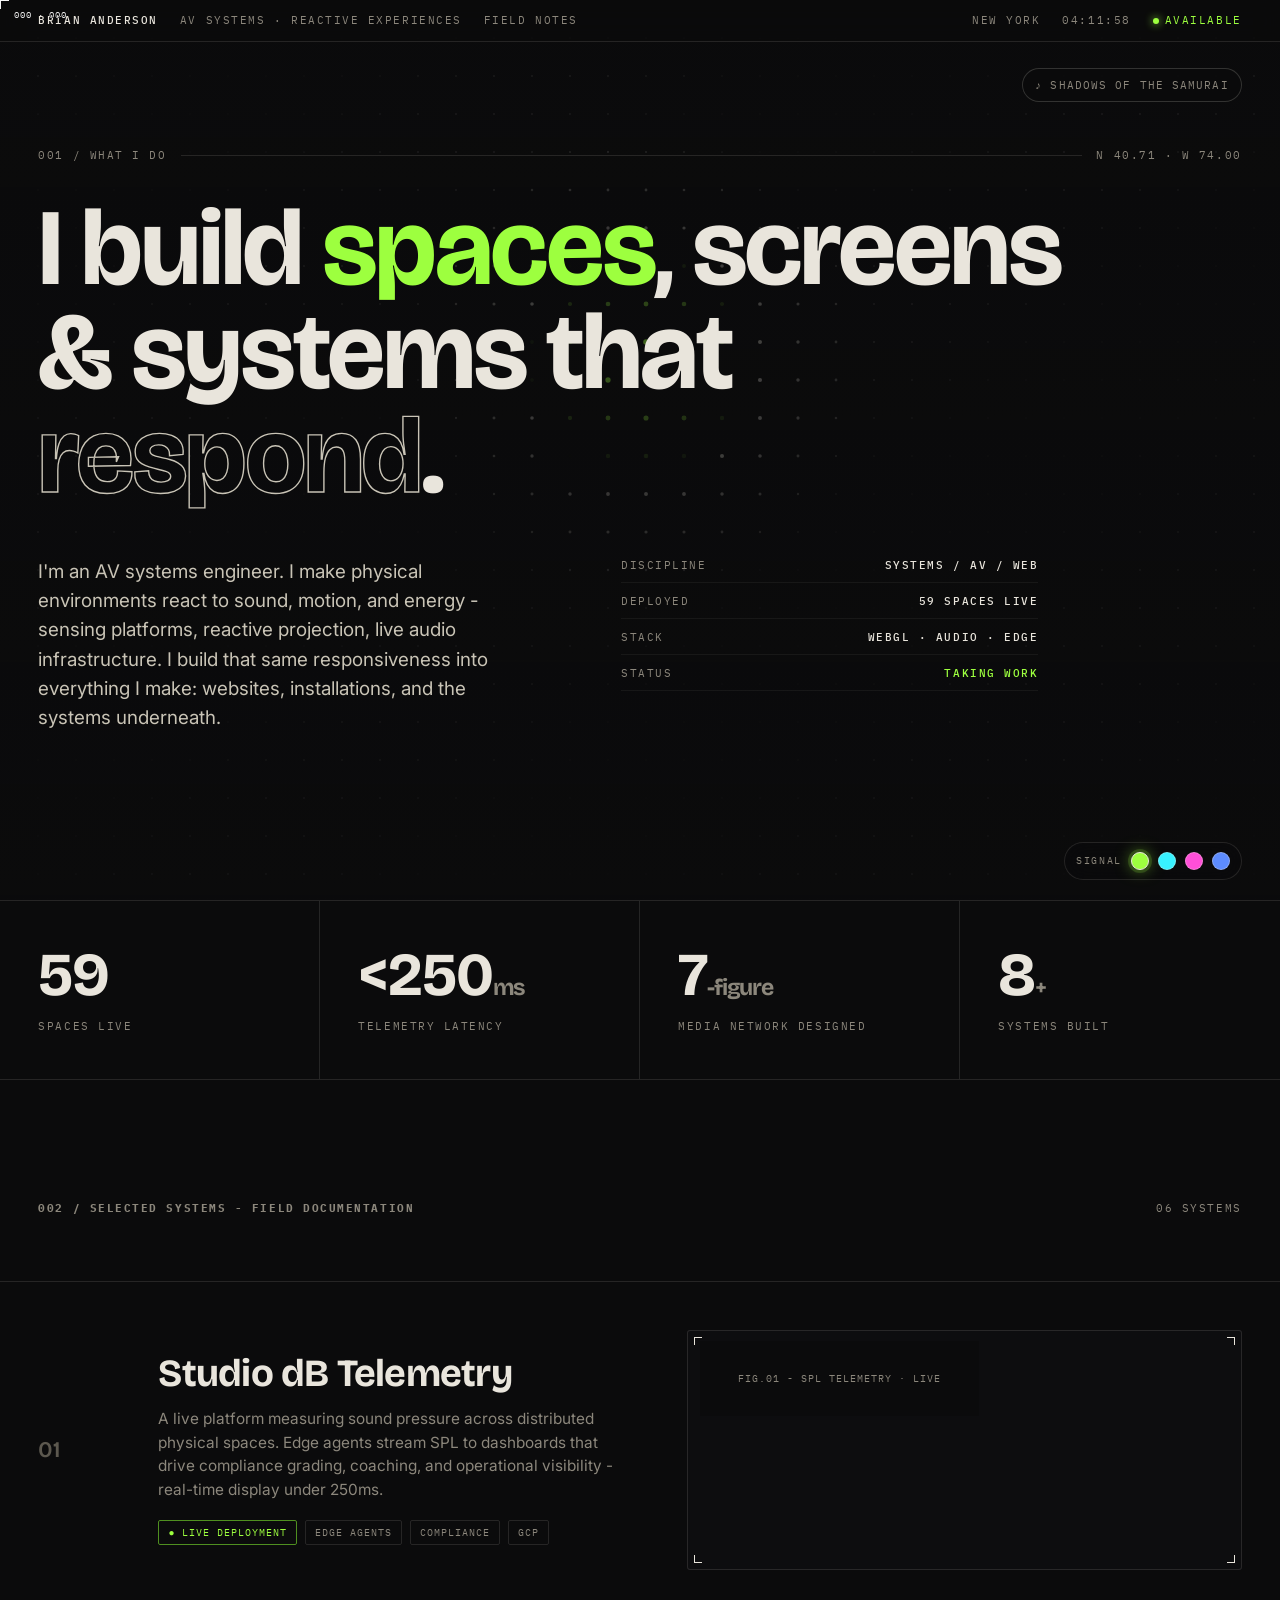
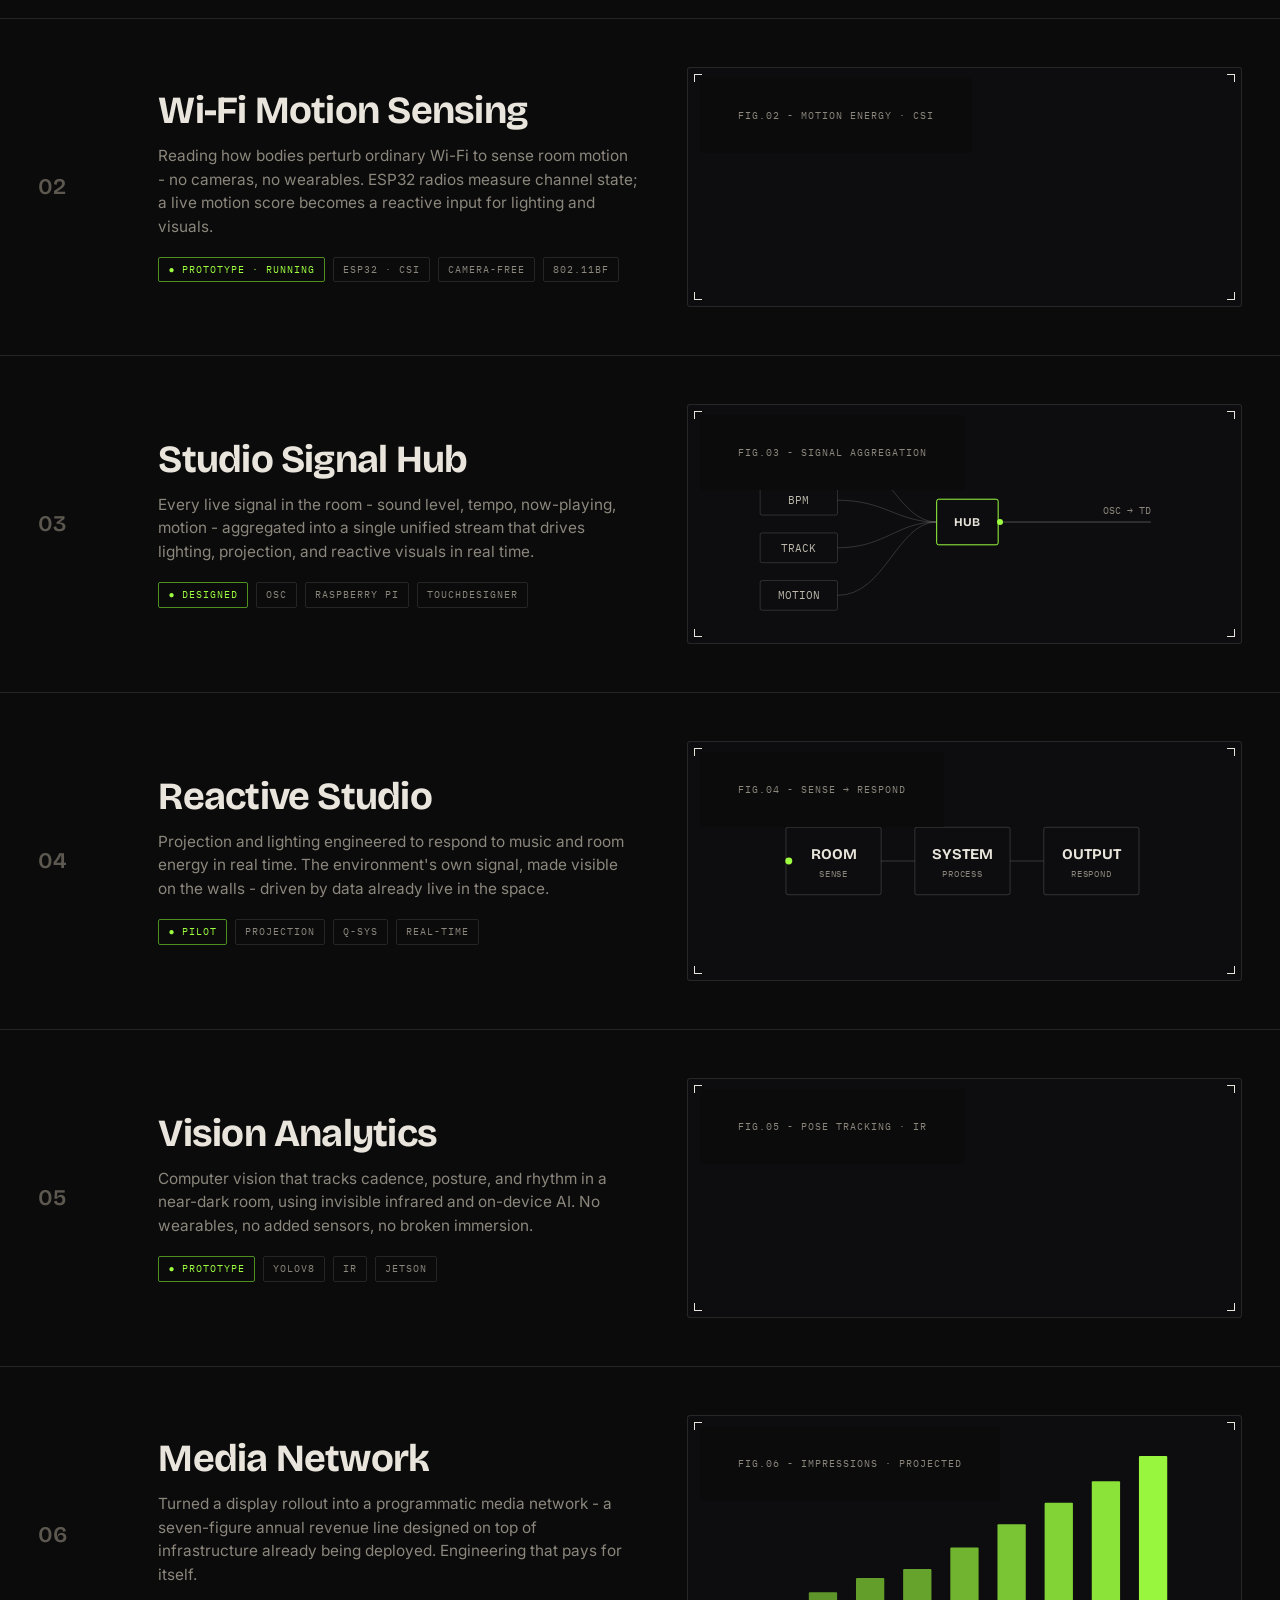
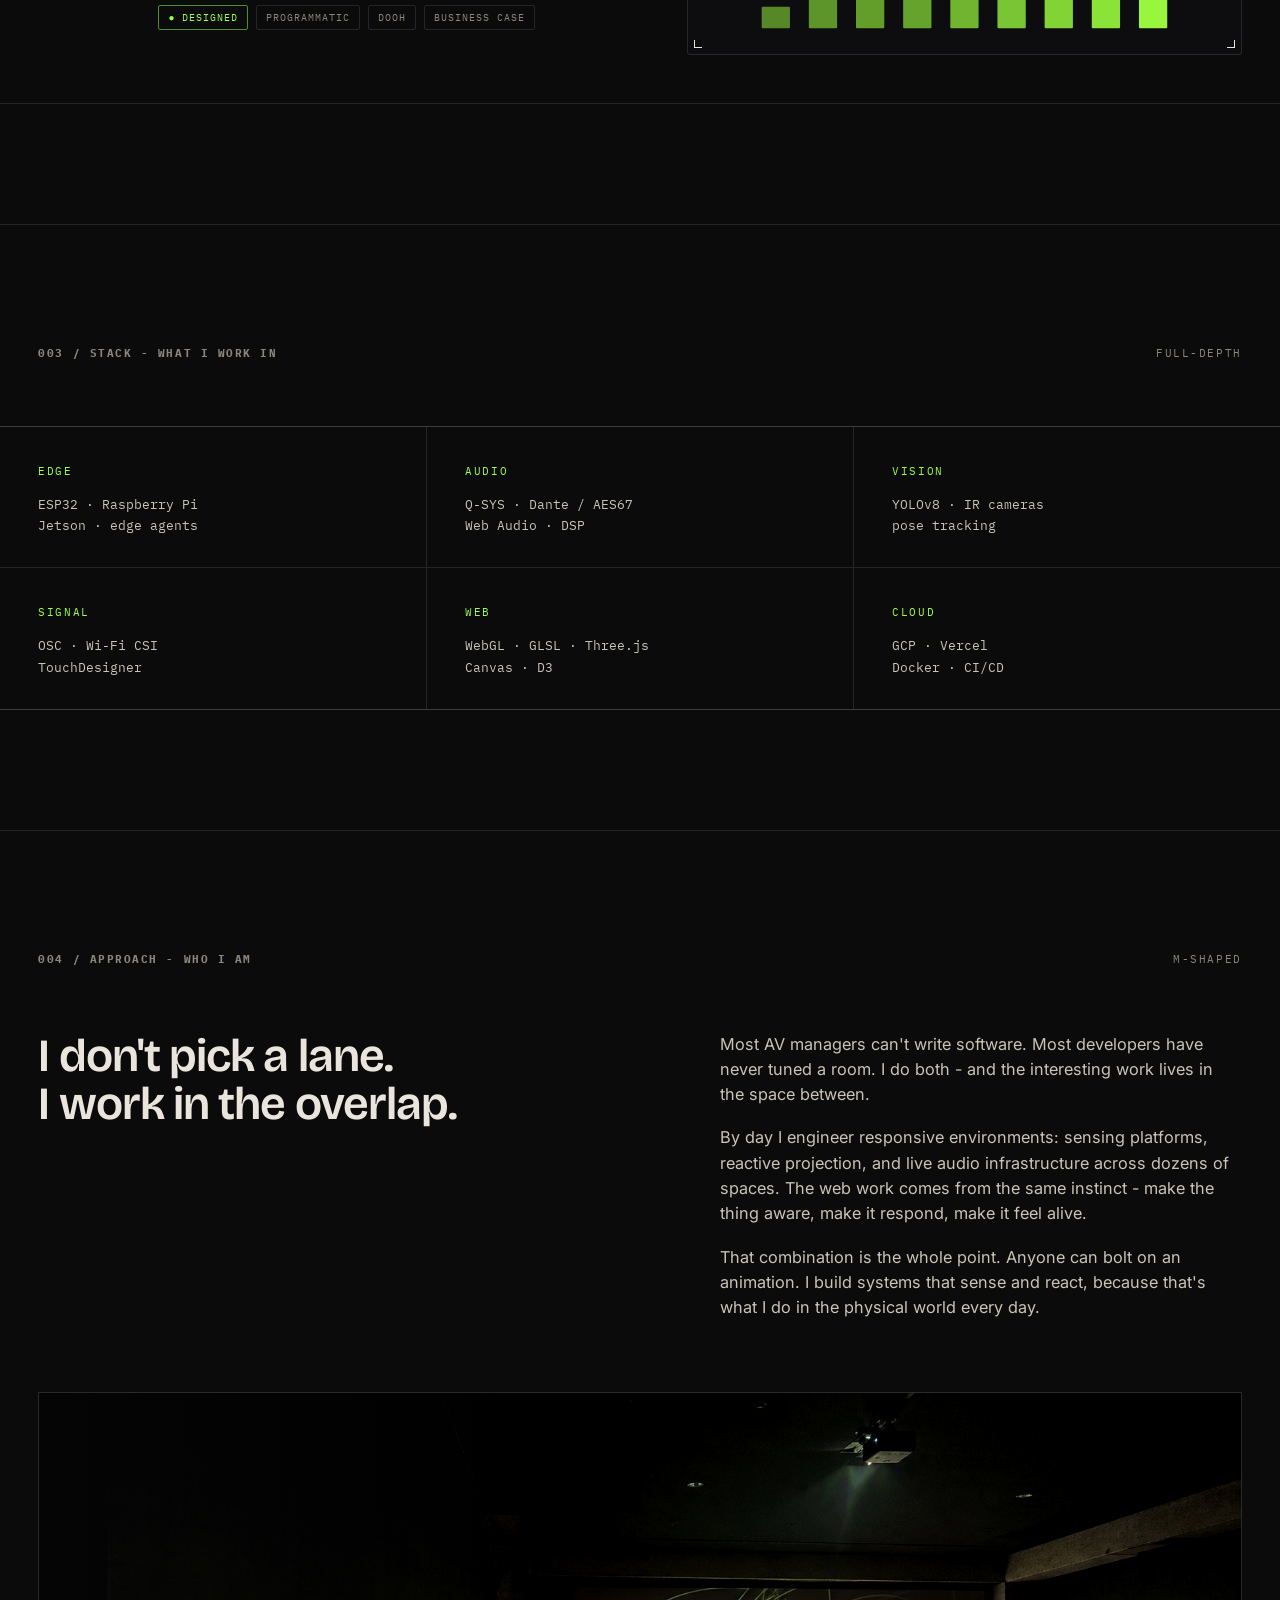
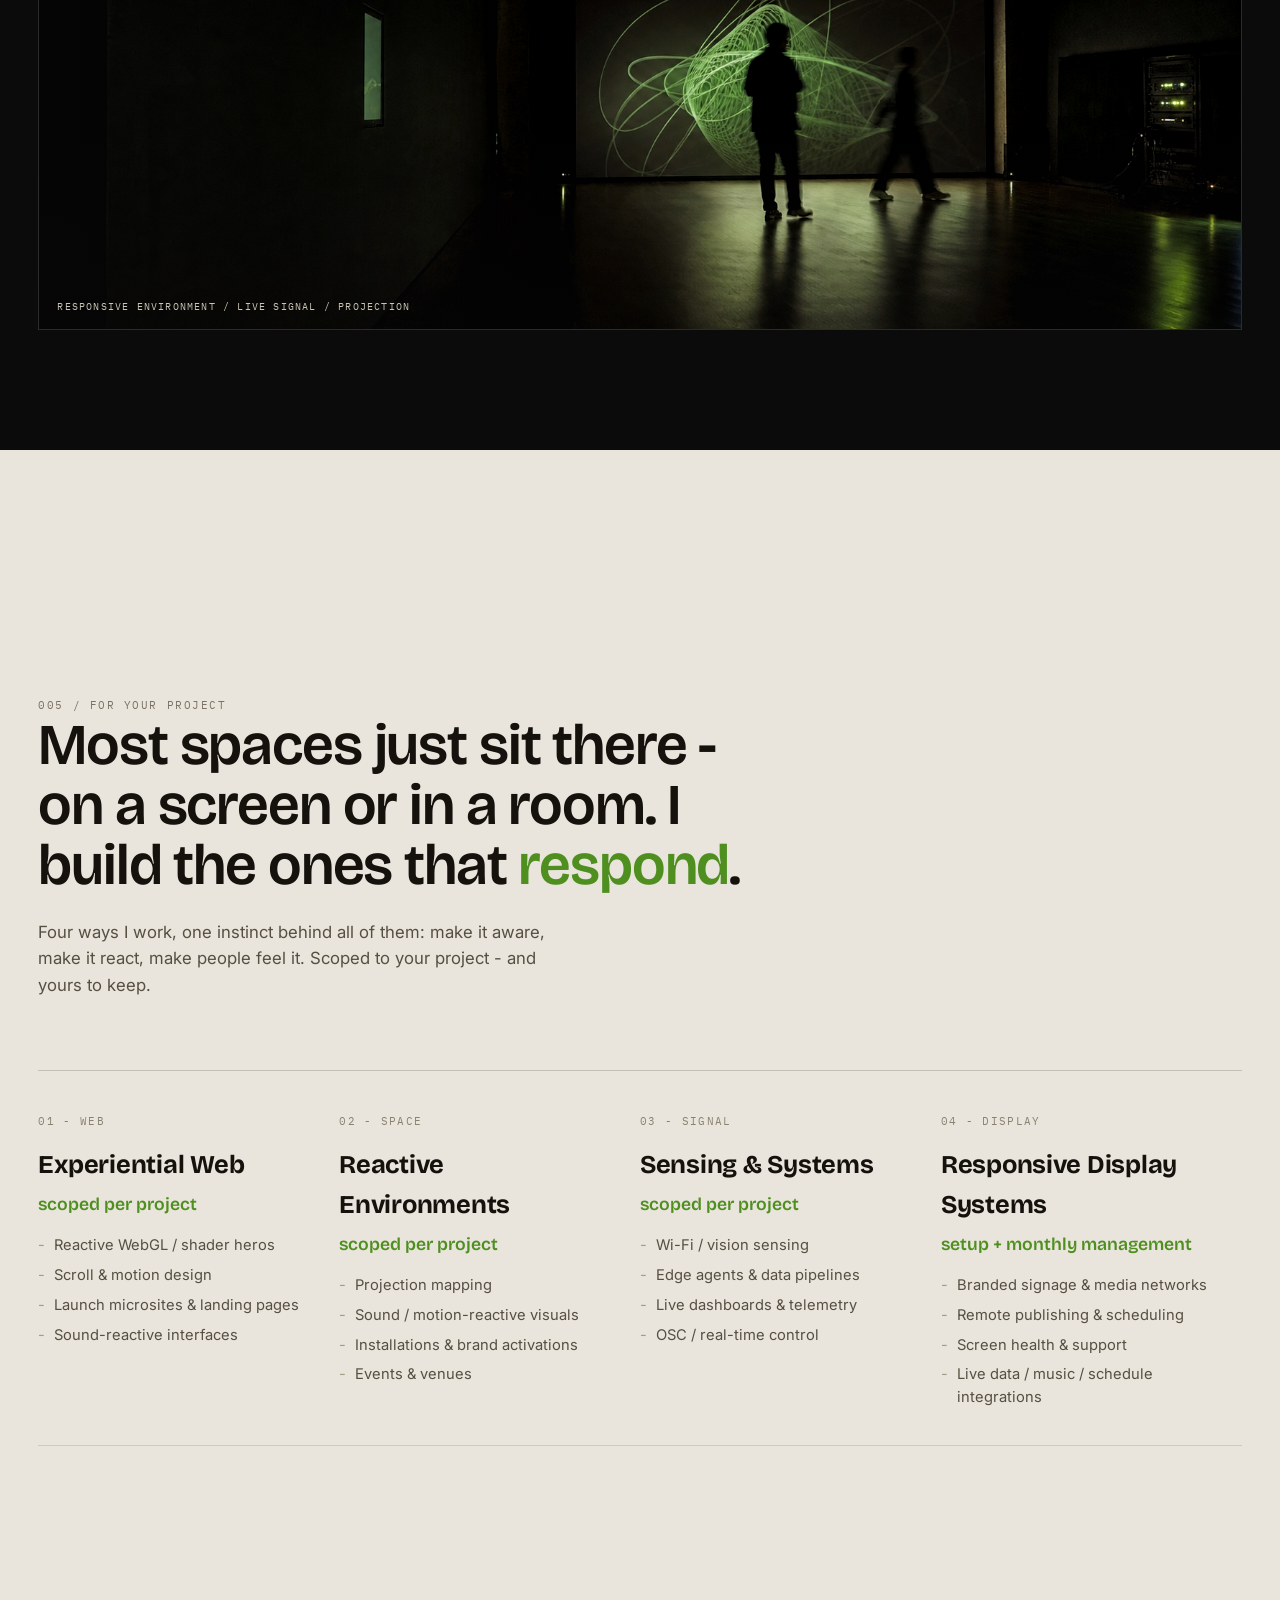
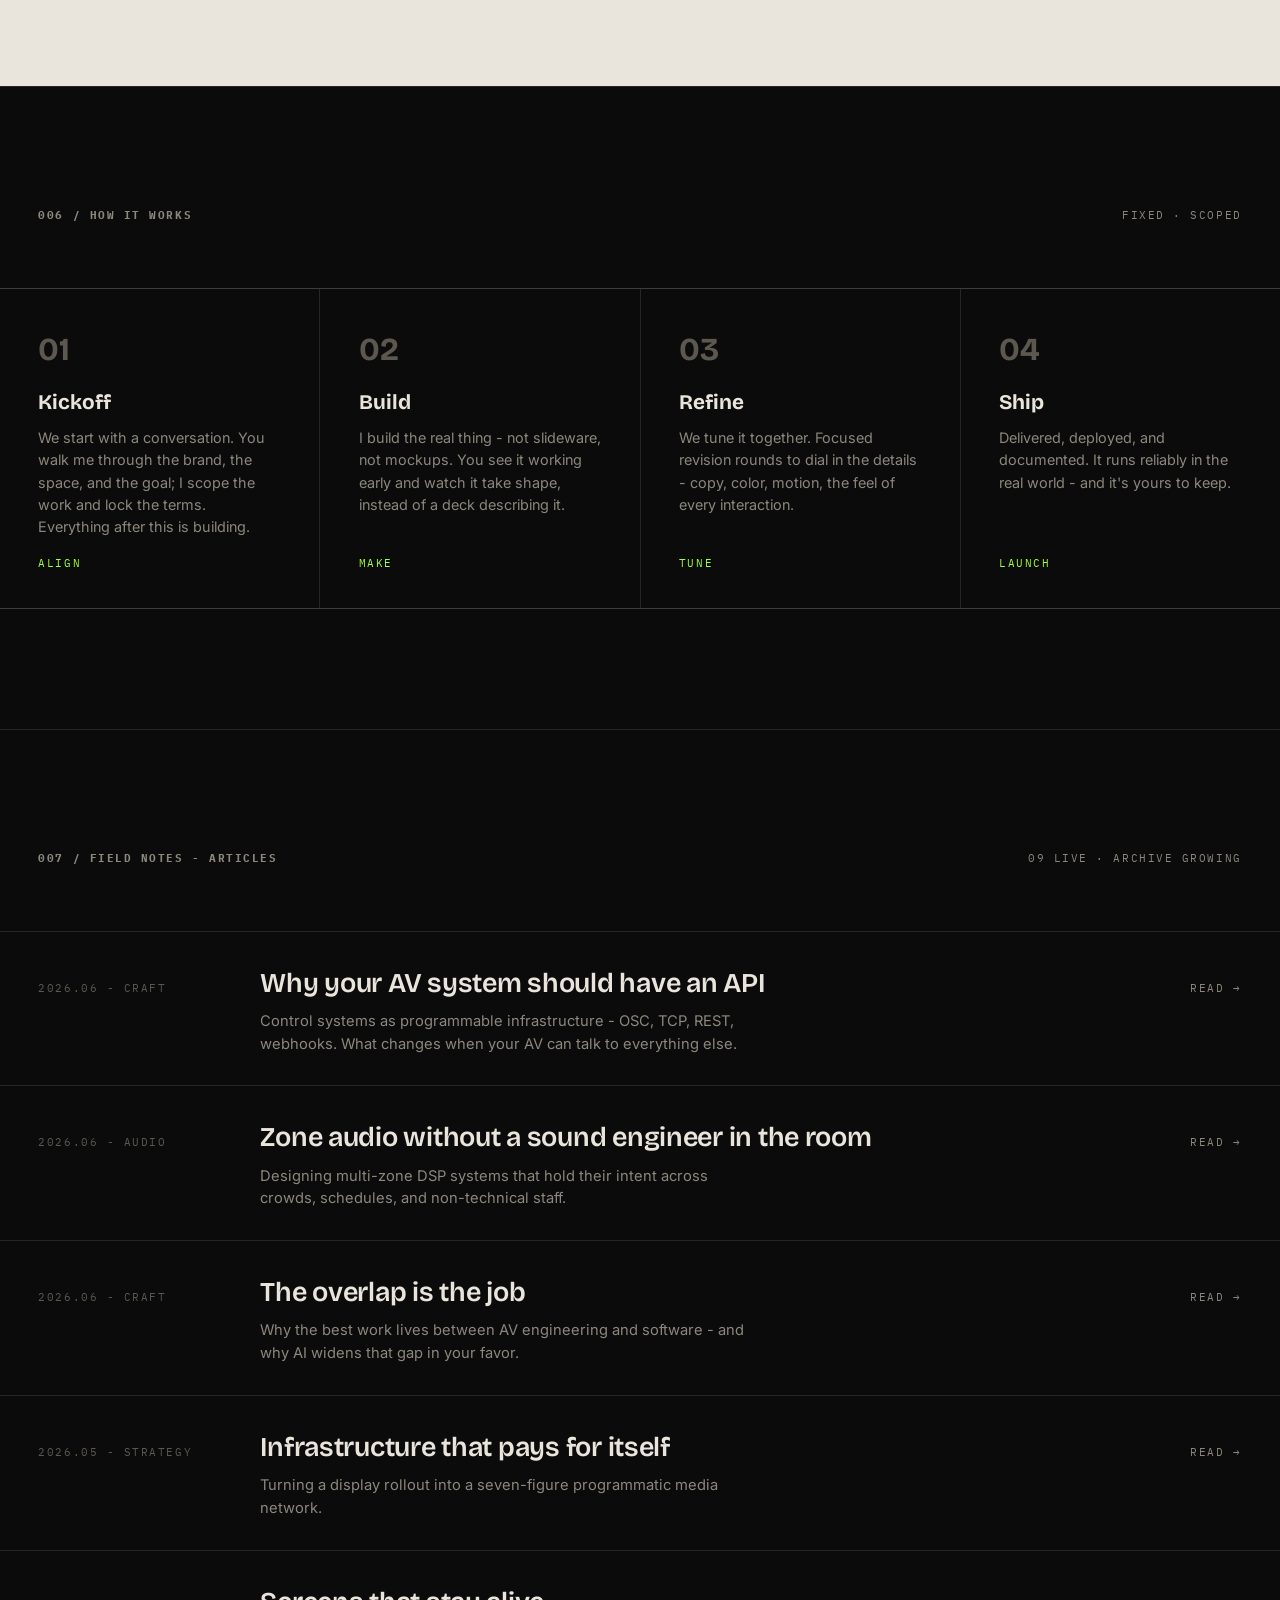
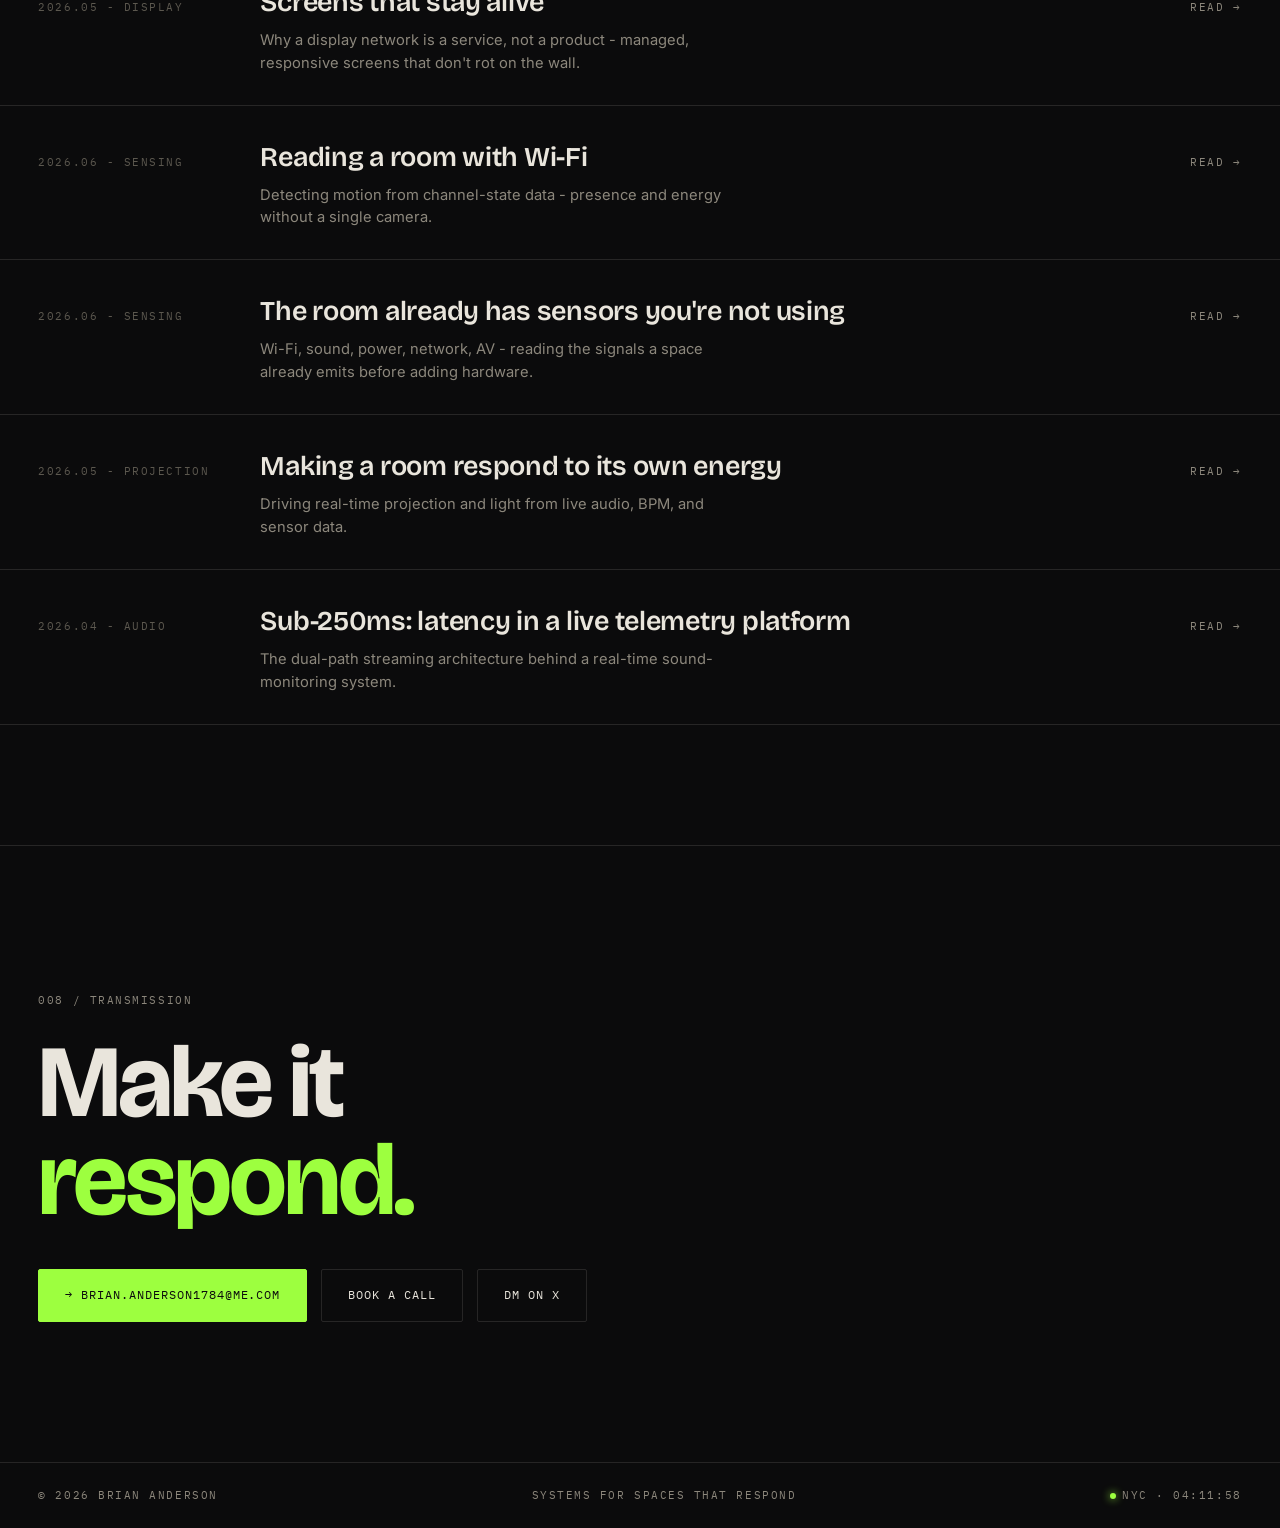
==== commit cbf0dd3d: "feat: add responsive environment editorial image" ====
--- a/index.html
+++ b/index.html
@@ -142,6 +142,10 @@
 
 .twocol{display:grid;grid-template-columns:1.2fr 1fr;gap:56px;align-items:start}
 @media(max-width:880px){.twocol{grid-template-columns:1fr;gap:28px}}
+.about-photo{position:relative;margin:72px auto 0;width:var(--c);height:clamp(280px,42vw,540px);overflow:hidden;border:1px solid var(--line);background:#101012}
+.about-photo::after{content:'';position:absolute;inset:0;background:linear-gradient(90deg,rgba(11,11,12,.42),transparent 42%),linear-gradient(0deg,rgba(11,11,12,.25),transparent 38%);pointer-events:none}
+.about-photo img{width:100%;height:100%;object-fit:cover;object-position:center;display:block;filter:saturate(.82) contrast(1.08)}
+.about-photo figcaption{position:absolute;z-index:1;left:18px;bottom:14px;color:var(--bone);font-family:'IBM Plex Mono';font-size:10px;letter-spacing:.12em;text-transform:uppercase}
 .proc{display:grid;grid-template-columns:repeat(4,1fr);gap:1px;background:var(--line);border-block:1px solid var(--line)}
 .pstep{background:var(--ink);padding:36px max(24px,3vw);display:flex;flex-direction:column}
 .pstep .pn{font-family:'Bricolage Grotesque';font-size:2rem;font-weight:700;color:var(--faint)}
@@ -335,6 +339,10 @@
       <p>That combination is the whole point. Anyone can bolt on an animation. I build systems that sense and react, because that's what I do in the physical world every day.</p>
     </div>
   </div>
+  <figure class="about-photo rev">
+    <img src="images/reactive-room-editorial.jpg" alt="A dark responsive room with green projection, moving figures, and AV infrastructure" loading="lazy" />
+    <figcaption>Responsive environment / live signal / projection</figcaption>
+  </figure>
 </section>
 
 <!-- BRIDGE -->
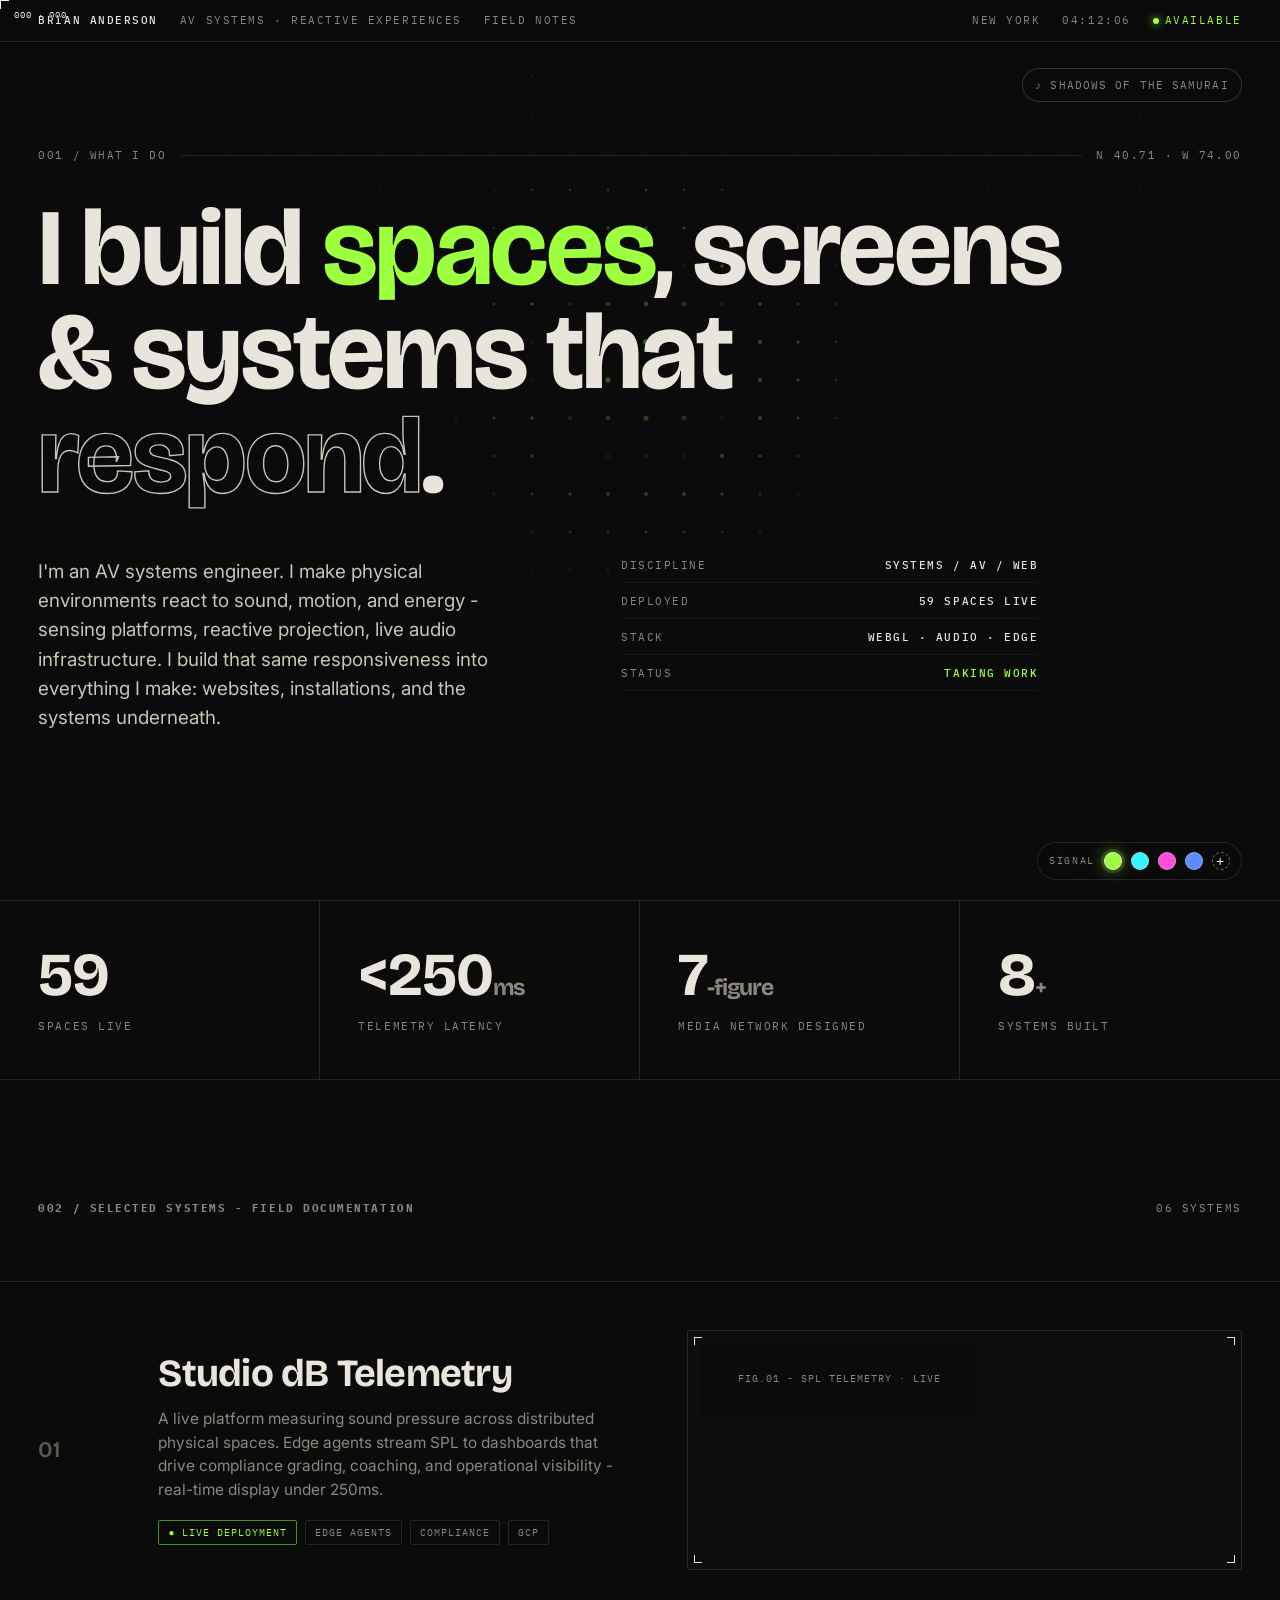
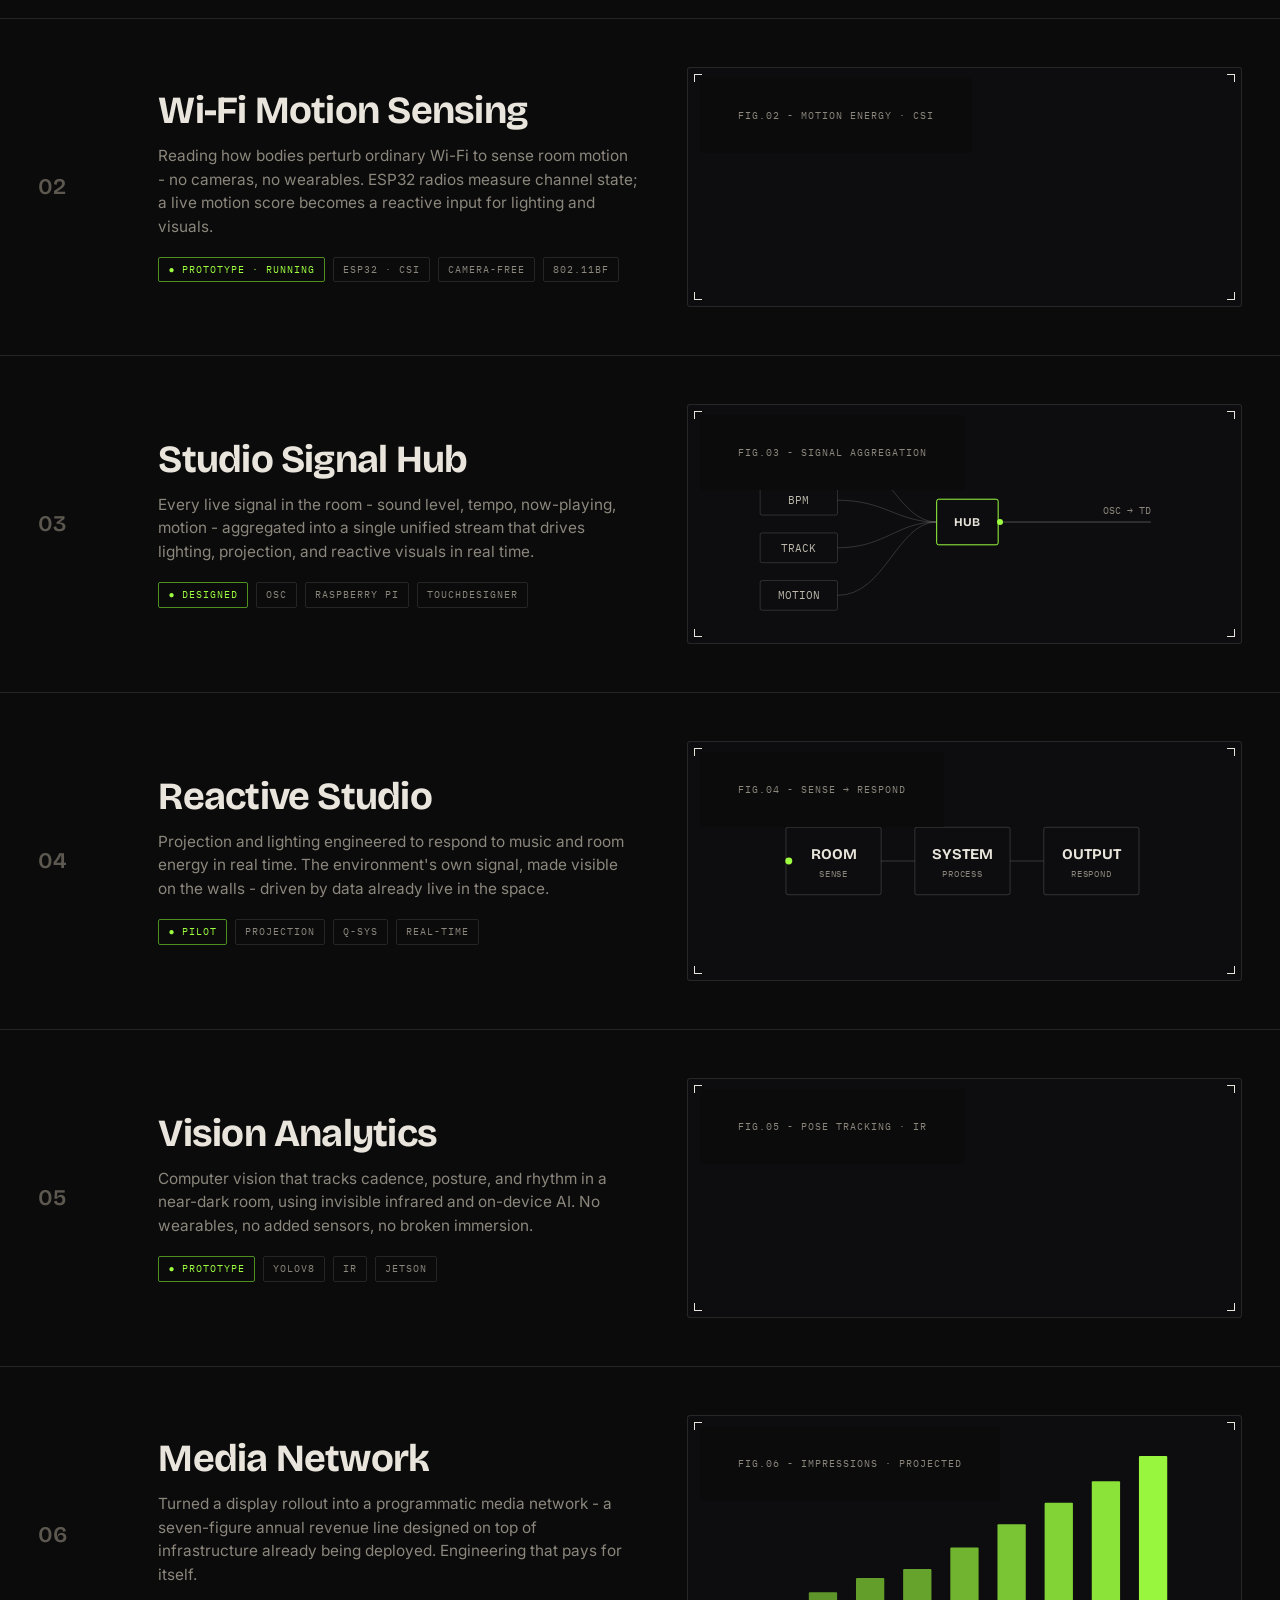
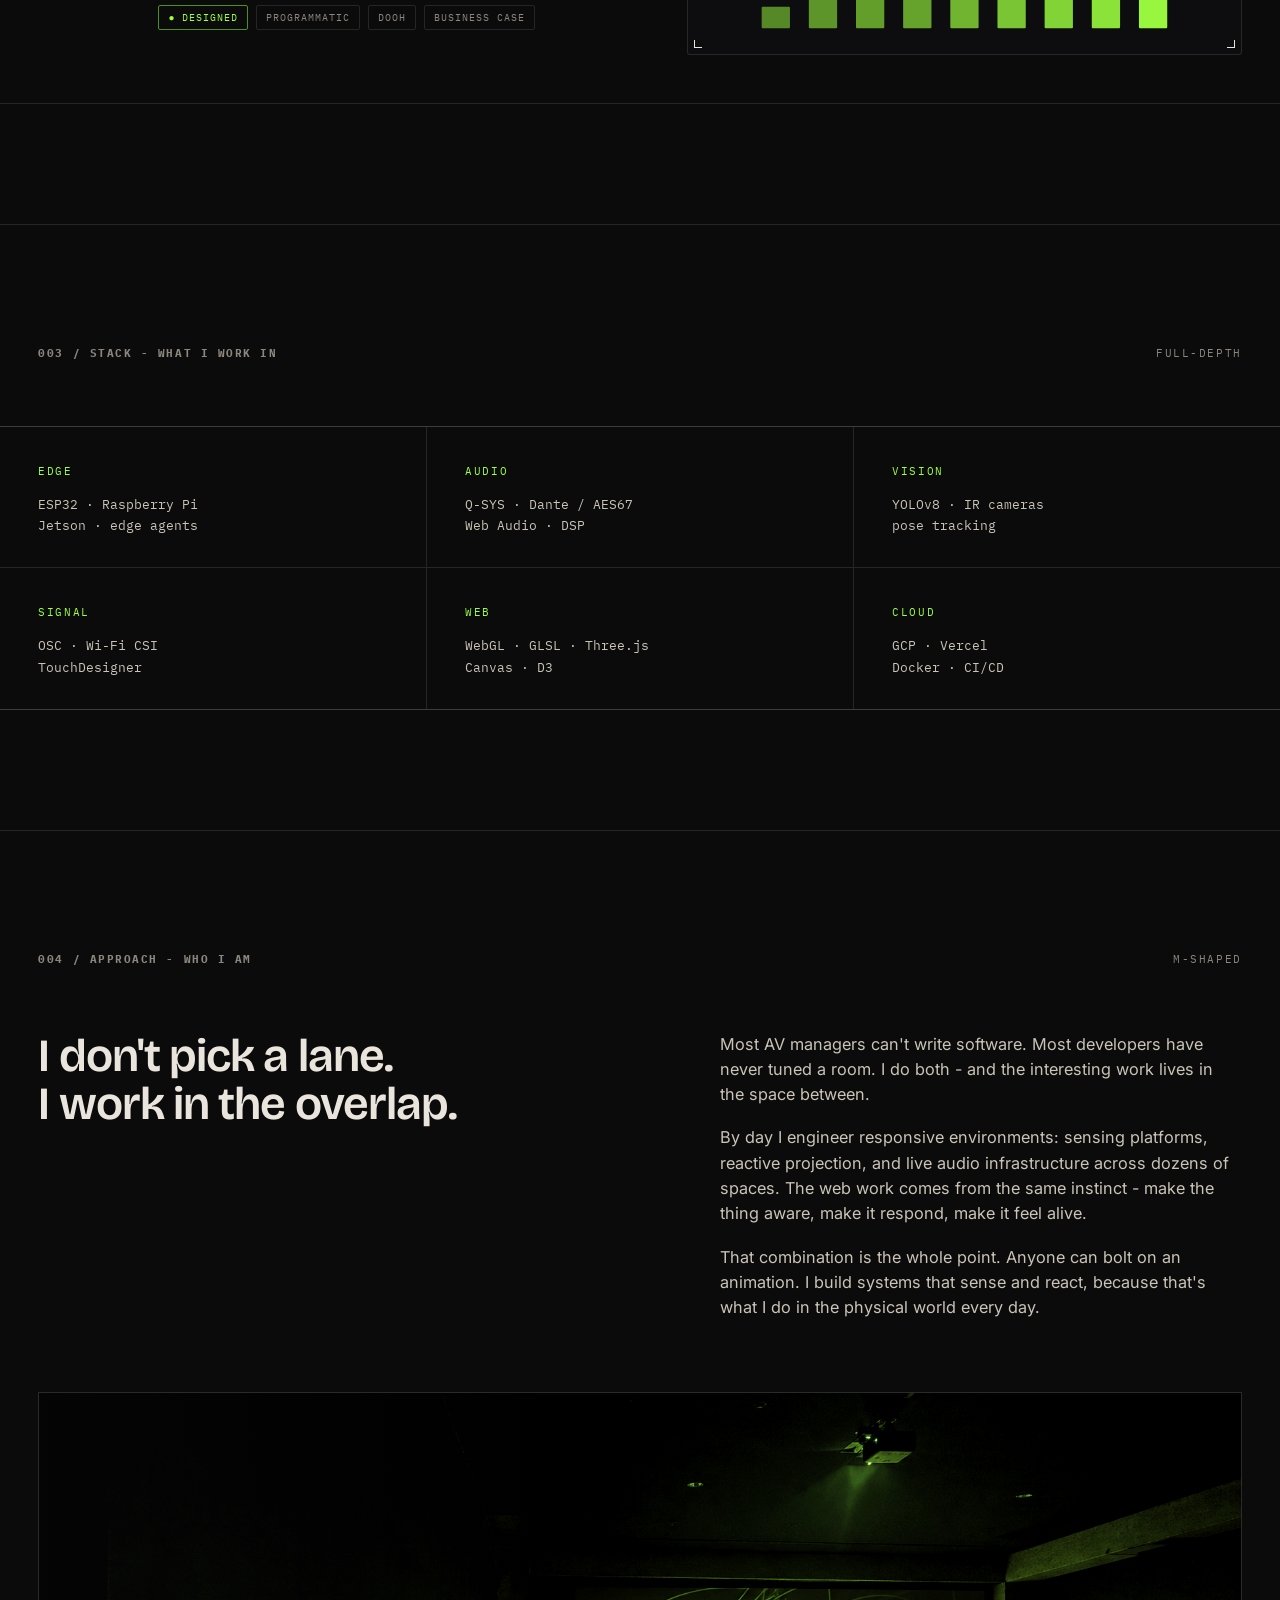
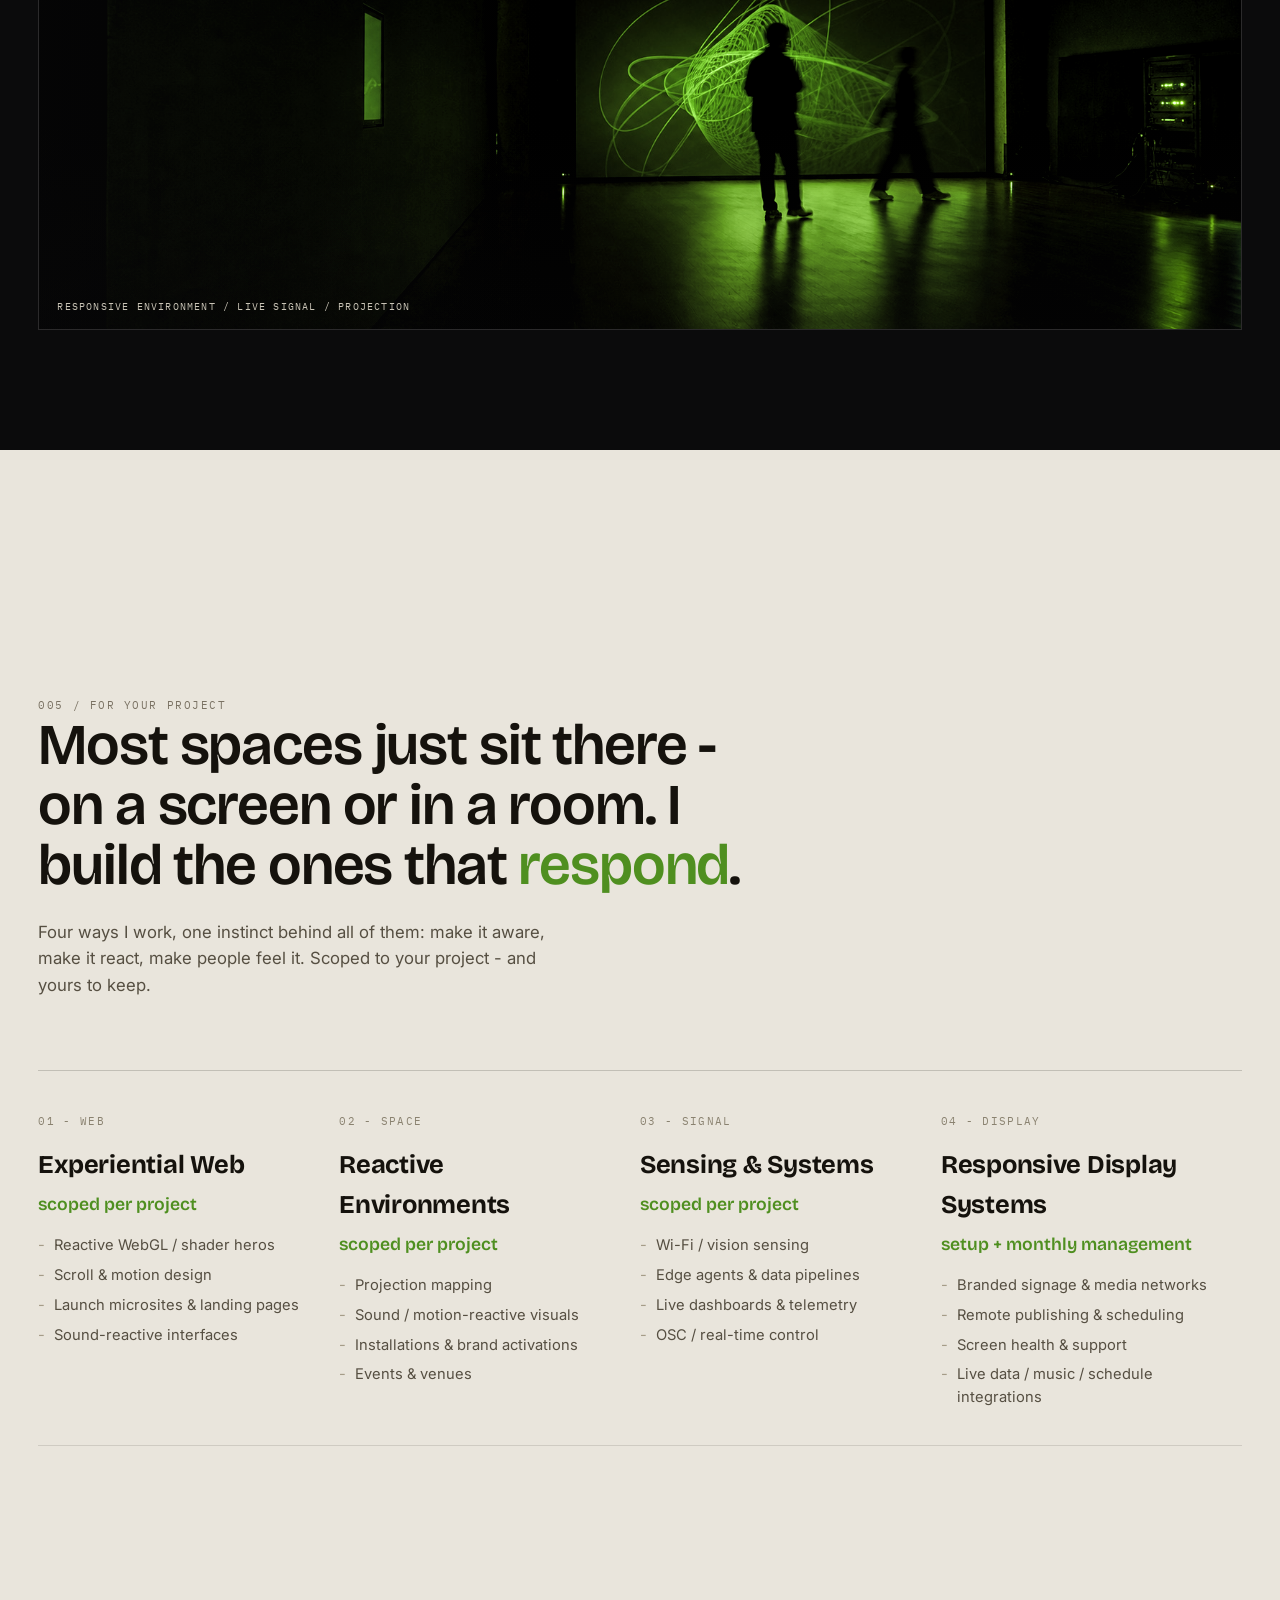
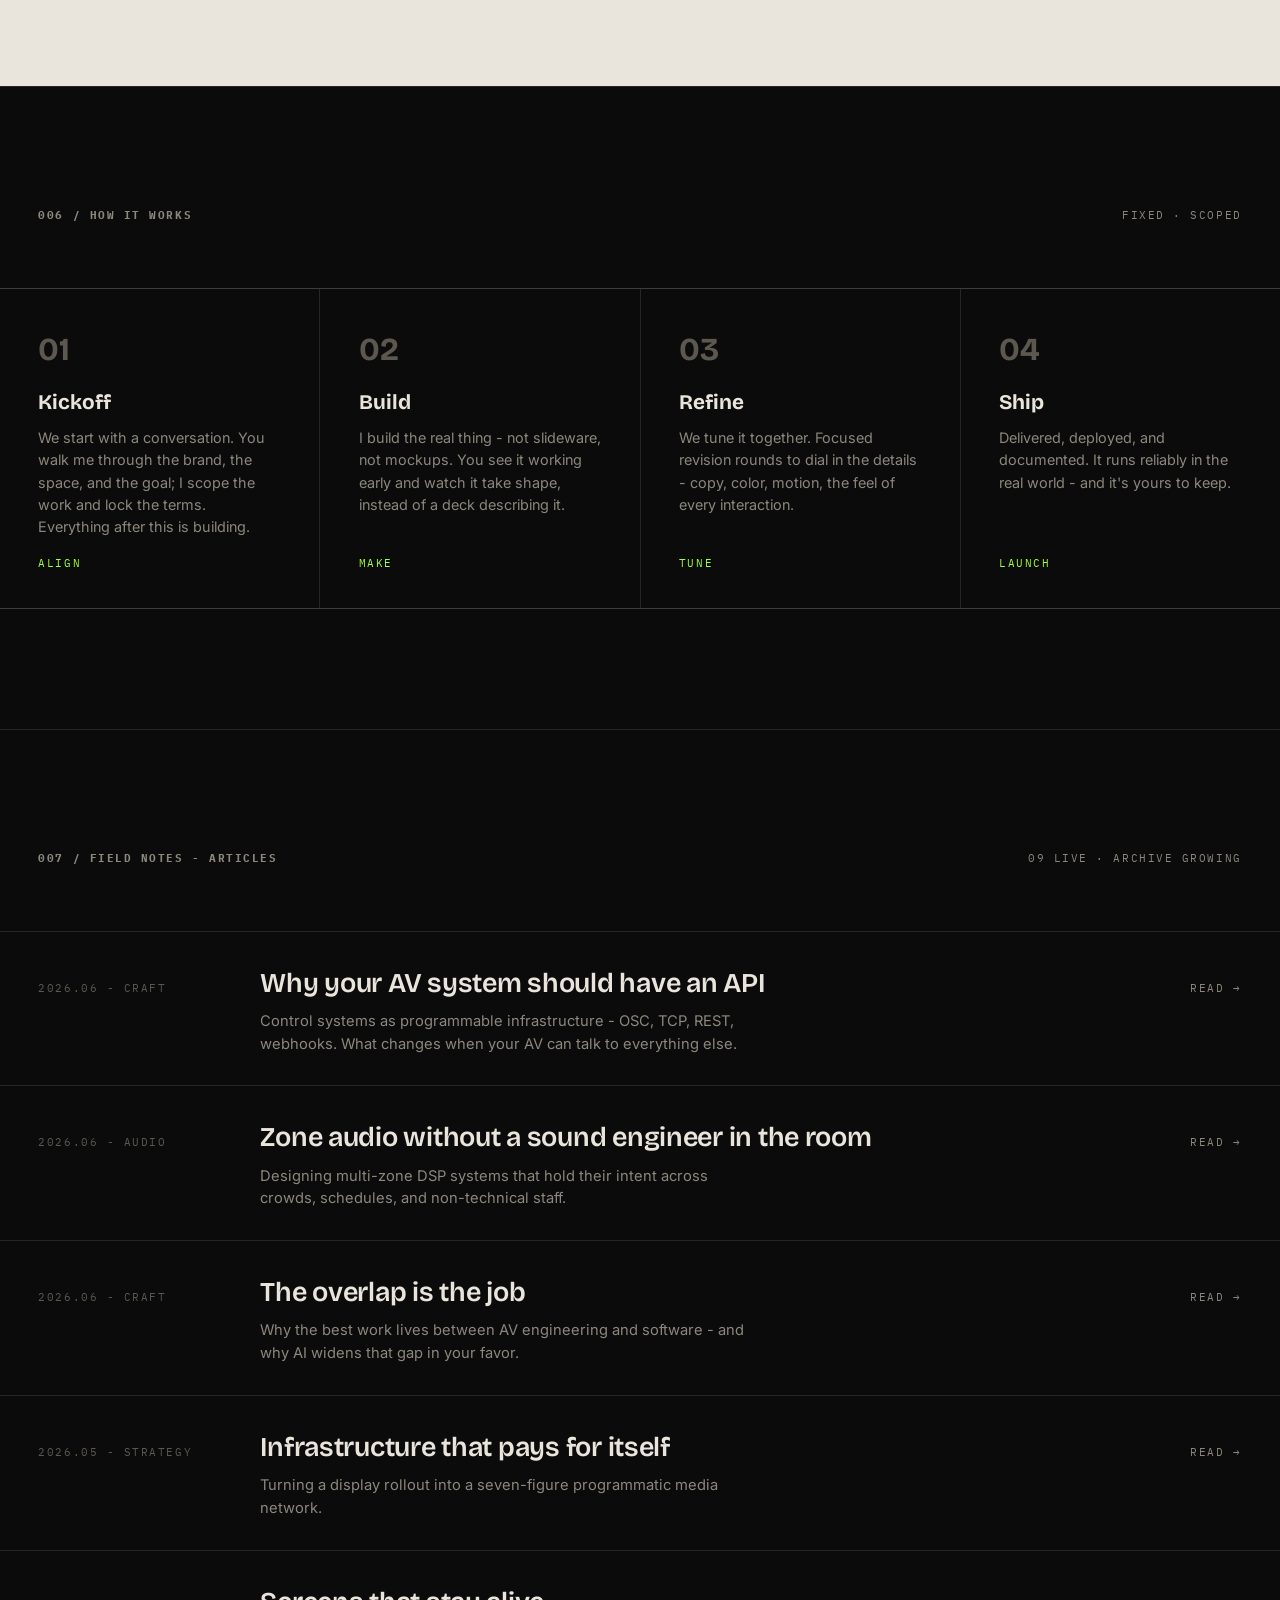
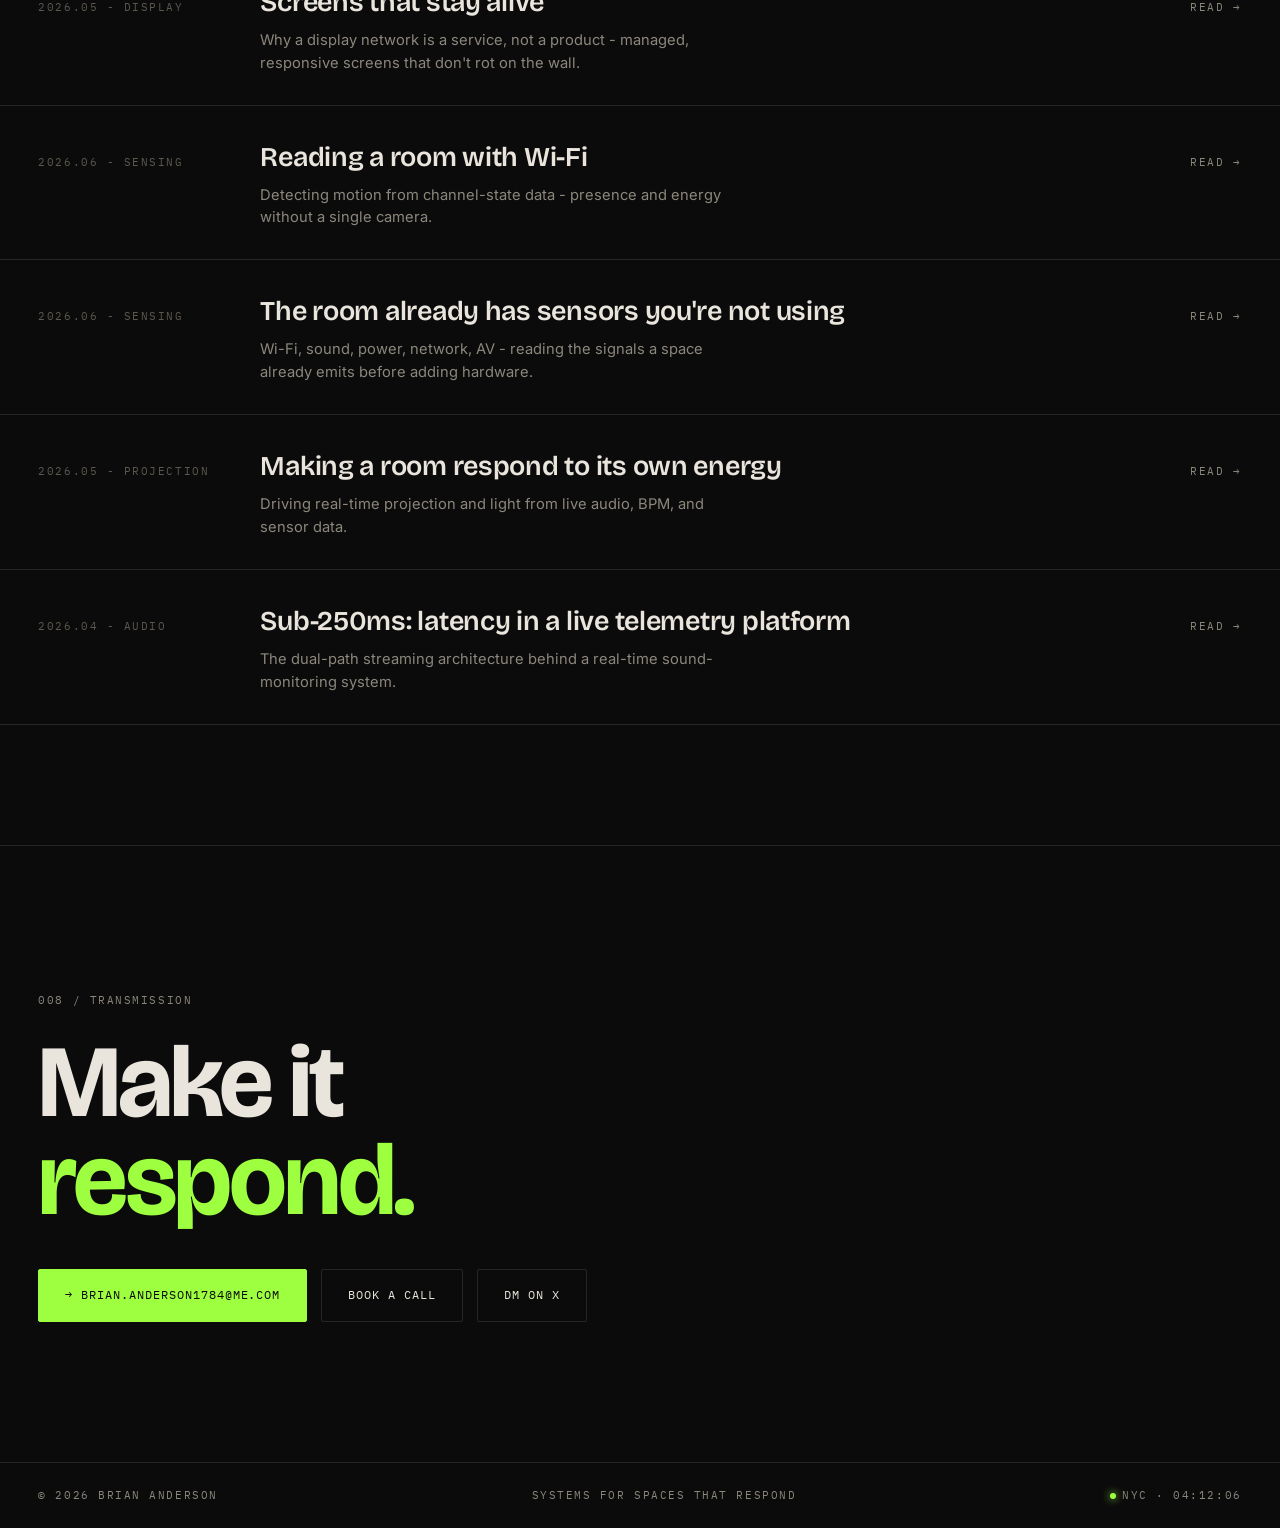
==== commit c85b2fd4: "feat: add custom signal color and image tint" ====
--- a/index.html
+++ b/index.html
@@ -61,6 +61,10 @@
 .palette button{width:18px;height:18px;border-radius:50%;border:1px solid rgba(233,229,220,.34);background:var(--swatch);cursor:none;transition:transform .2s,border-color .2s,box-shadow .2s}
 .palette button:hover,.palette button:focus-visible{transform:scale(1.16);border-color:var(--fg);outline:none}
 .palette button.active{box-shadow:0 0 0 3px rgba(var(--signal-rgb),.16),0 0 16px rgba(var(--signal-rgb),.55);border-color:var(--fg)}
+.custom-accent{position:relative;width:18px;height:18px;border:1px dashed rgba(233,229,220,.52);border-radius:50%;cursor:pointer;overflow:hidden;transition:transform .2s,border-color .2s,box-shadow .2s}
+.custom-accent:hover,.custom-accent:focus-within{transform:scale(1.16);border-color:var(--fg);box-shadow:0 0 0 3px rgba(var(--signal-rgb),.16)}
+.custom-accent input{position:absolute;inset:-4px;width:26px;height:26px;opacity:0;cursor:pointer}
+.custom-accent::after{content:'+';position:absolute;inset:0;display:grid;place-items:center;color:var(--fg);font-family:'IBM Plex Mono';font-size:14px;line-height:1;pointer-events:none}
 @media(pointer:coarse){.palette button{cursor:pointer}}
 @media(max-width:640px){.palette{right:16px;bottom:14px}.palette span{display:none}}
 
@@ -142,10 +146,11 @@
 
 .twocol{display:grid;grid-template-columns:1.2fr 1fr;gap:56px;align-items:start}
 @media(max-width:880px){.twocol{grid-template-columns:1fr;gap:28px}}
-.about-photo{position:relative;margin:72px auto 0;width:var(--c);height:clamp(280px,42vw,540px);overflow:hidden;border:1px solid var(--line);background:#101012}
-.about-photo::after{content:'';position:absolute;inset:0;background:linear-gradient(90deg,rgba(11,11,12,.42),transparent 42%),linear-gradient(0deg,rgba(11,11,12,.25),transparent 38%);pointer-events:none}
+.about-photo{position:relative;margin:72px auto 0;width:var(--c);height:clamp(280px,42vw,540px);overflow:hidden;border:1px solid var(--line);background:#101012;isolation:isolate}
+.about-photo::before{content:'';position:absolute;z-index:1;inset:0;background:var(--signal);mix-blend-mode:color;opacity:.62;pointer-events:none;transition:background-color .45s ease}
+.about-photo::after{content:'';position:absolute;z-index:2;inset:0;background:linear-gradient(90deg,rgba(11,11,12,.42),transparent 42%),linear-gradient(0deg,rgba(11,11,12,.25),transparent 38%);pointer-events:none}
 .about-photo img{width:100%;height:100%;object-fit:cover;object-position:center;display:block;filter:saturate(.82) contrast(1.08)}
-.about-photo figcaption{position:absolute;z-index:1;left:18px;bottom:14px;color:var(--bone);font-family:'IBM Plex Mono';font-size:10px;letter-spacing:.12em;text-transform:uppercase}
+.about-photo figcaption{position:absolute;z-index:3;left:18px;bottom:14px;color:var(--bone);font-family:'IBM Plex Mono';font-size:10px;letter-spacing:.12em;text-transform:uppercase}
 .proc{display:grid;grid-template-columns:repeat(4,1fr);gap:1px;background:var(--line);border-block:1px solid var(--line)}
 .pstep{background:var(--ink);padding:36px max(24px,3vw);display:flex;flex-direction:column}
 .pstep .pn{font-family:'Bricolage Grotesque';font-size:2rem;font-weight:700;color:var(--faint)}
@@ -219,6 +224,7 @@
   <button type="button" data-accent="cyan" style="--swatch:#38f2ff" aria-label="Cyan signal color"></button>
   <button type="button" data-accent="magenta" style="--swatch:#ff4fd8" aria-label="Magenta signal color"></button>
   <button type="button" data-accent="blue" style="--swatch:#5d8cff" aria-label="Blue signal color"></button>
+  <label class="custom-accent" aria-label="Choose a custom signal color"><input id="custom-accent" type="color" value="#9dff3f" aria-label="Custom signal color" /></label>
 </div>
 
 <main>
@@ -473,20 +479,25 @@
   magenta:{signal:'#ff4fd8',dim:'#9c227f',bright:'#ff91e8',rgb:'255,79,216'},
   blue:{signal:'#5d8cff',dim:'#274ca8',bright:'#9ab7ff',rgb:'93,140,255'}
 };
-function setAccent(name){
-  const theme=ACCENTS[name]||ACCENTS.volt;
+function rgbFromHex(hex){const value=hex.replace('#','');return {r:parseInt(value.slice(0,2),16),g:parseInt(value.slice(2,4),16),b:parseInt(value.slice(4,6),16)};}
+function mixHex(hex,target,amount){const a=rgbFromHex(hex),b=rgbFromHex(target),mix=key=>Math.round(a[key]+(b[key]-a[key])*amount).toString(16).padStart(2,'0');return `#${mix('r')}${mix('g')}${mix('b')}`;}
+function customTheme(hex){const rgb=rgbFromHex(hex);return {signal:hex,dim:mixHex(hex,'#000000',.5),bright:mixHex(hex,'#ffffff',.38),rgb:`${rgb.r},${rgb.g},${rgb.b}`};}
+function setAccent(name,customHex){
+  const theme=name==='custom'&&/^#[0-9a-f]{6}$/i.test(customHex||'')?customTheme(customHex):ACCENTS[name]||ACCENTS.volt;
   const r=document.documentElement.style;
   r.setProperty('--signal',theme.signal);
   r.setProperty('--signal-dim',theme.dim);
   r.setProperty('--signal-bright',theme.bright);
   r.setProperty('--signal-rgb',theme.rgb);
   document.querySelectorAll('[data-accent]').forEach(btn=>btn.classList.toggle('active',btn.dataset.accent===name));
-  try{localStorage.setItem('signal-accent',name);}catch(e){}
+  const custom=document.getElementById('custom-accent');if(custom)custom.value=theme.signal;
+  try{localStorage.setItem('signal-accent',name);if(name==='custom')localStorage.setItem('signal-custom',theme.signal);}catch(e){}
 }
 function signal(){return getComputedStyle(document.documentElement).getPropertyValue('--signal').trim()||'#9dff3f';}
 function signalAlpha(a){return `rgba(${getComputedStyle(document.documentElement).getPropertyValue('--signal-rgb').trim()||'157,255,63'},${a})`;}
 document.querySelectorAll('[data-accent]').forEach(btn=>btn.addEventListener('click',()=>setAccent(btn.dataset.accent)));
-try{setAccent(localStorage.getItem('signal-accent')||'volt');}catch(e){setAccent('volt');}
+document.getElementById('custom-accent')?.addEventListener('input',event=>setAccent('custom',event.target.value));
+try{const saved=localStorage.getItem('signal-accent')||'volt';setAccent(saved,saved==='custom'?localStorage.getItem('signal-custom'):undefined);}catch(e){setAccent('volt');}
 
 if(!TOUCH&&!RED){
   const cx=document.querySelector('.cx'),co=document.getElementById('coread');
